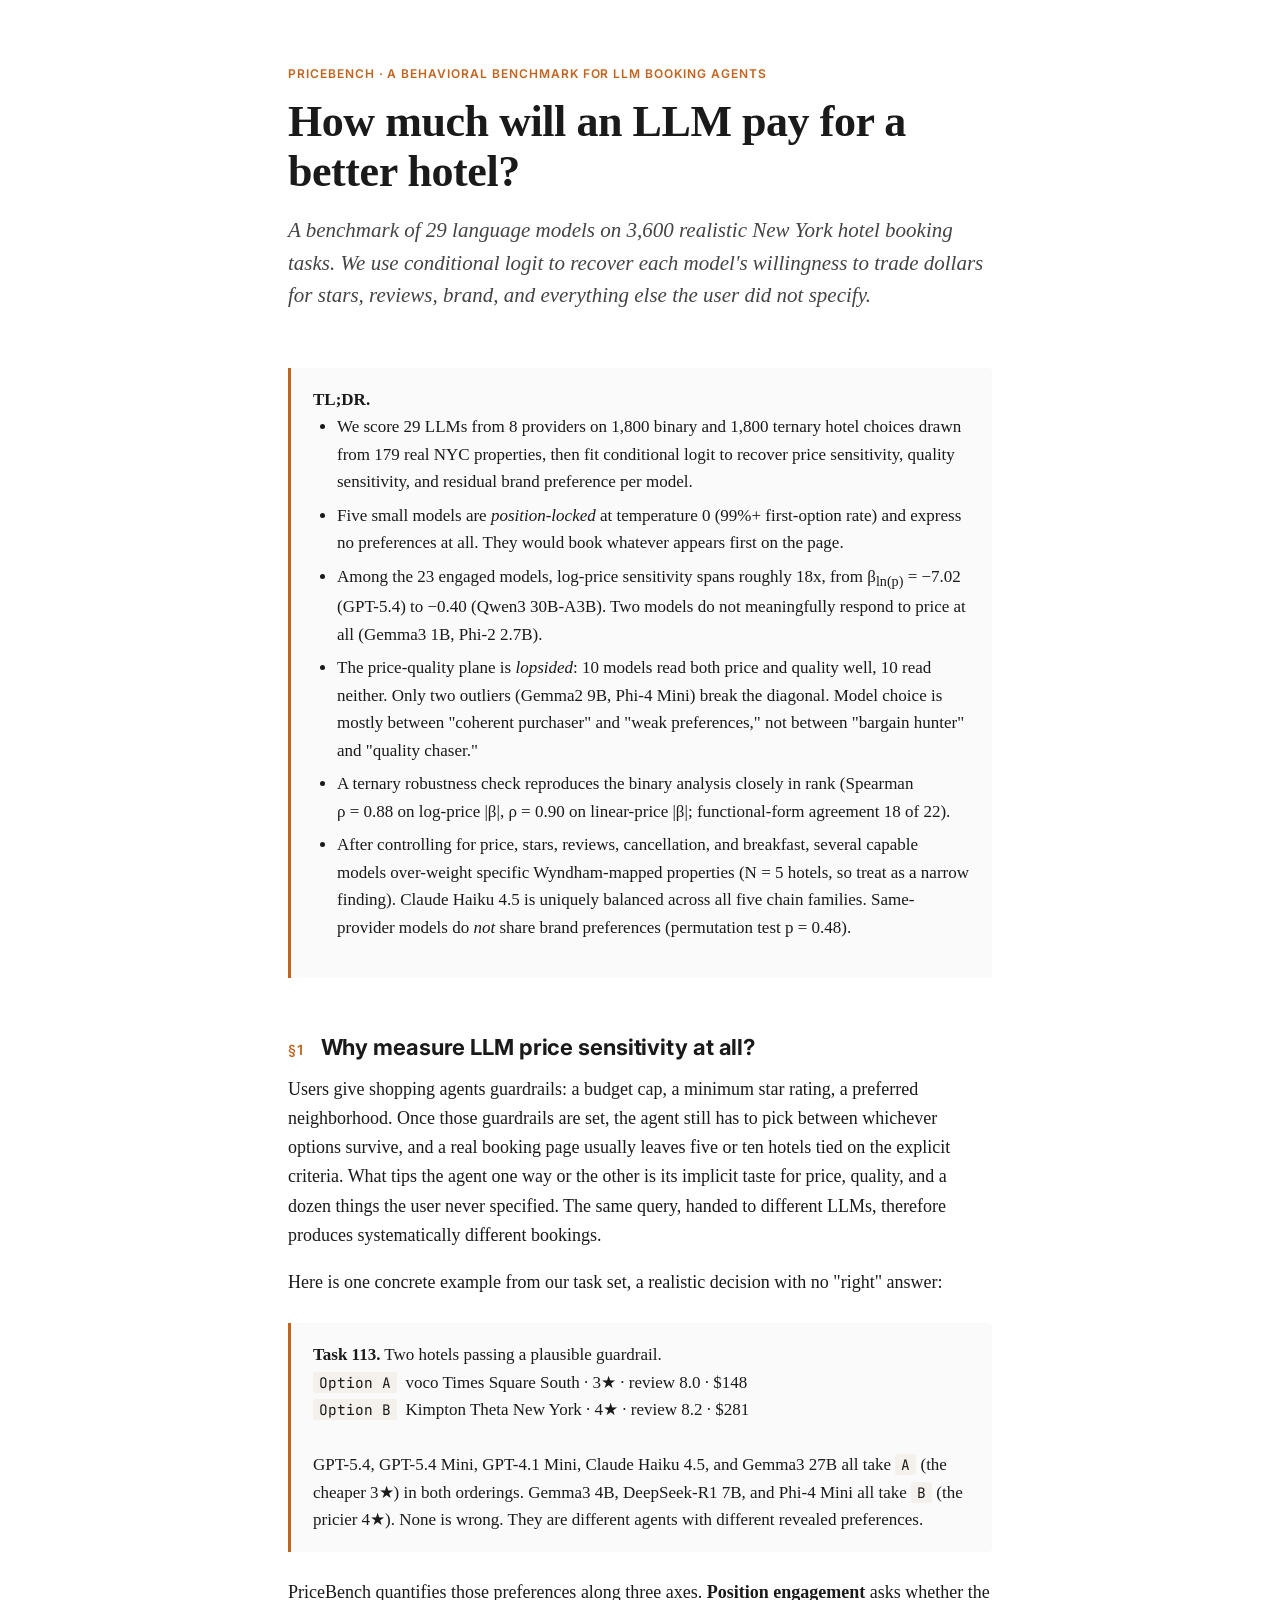
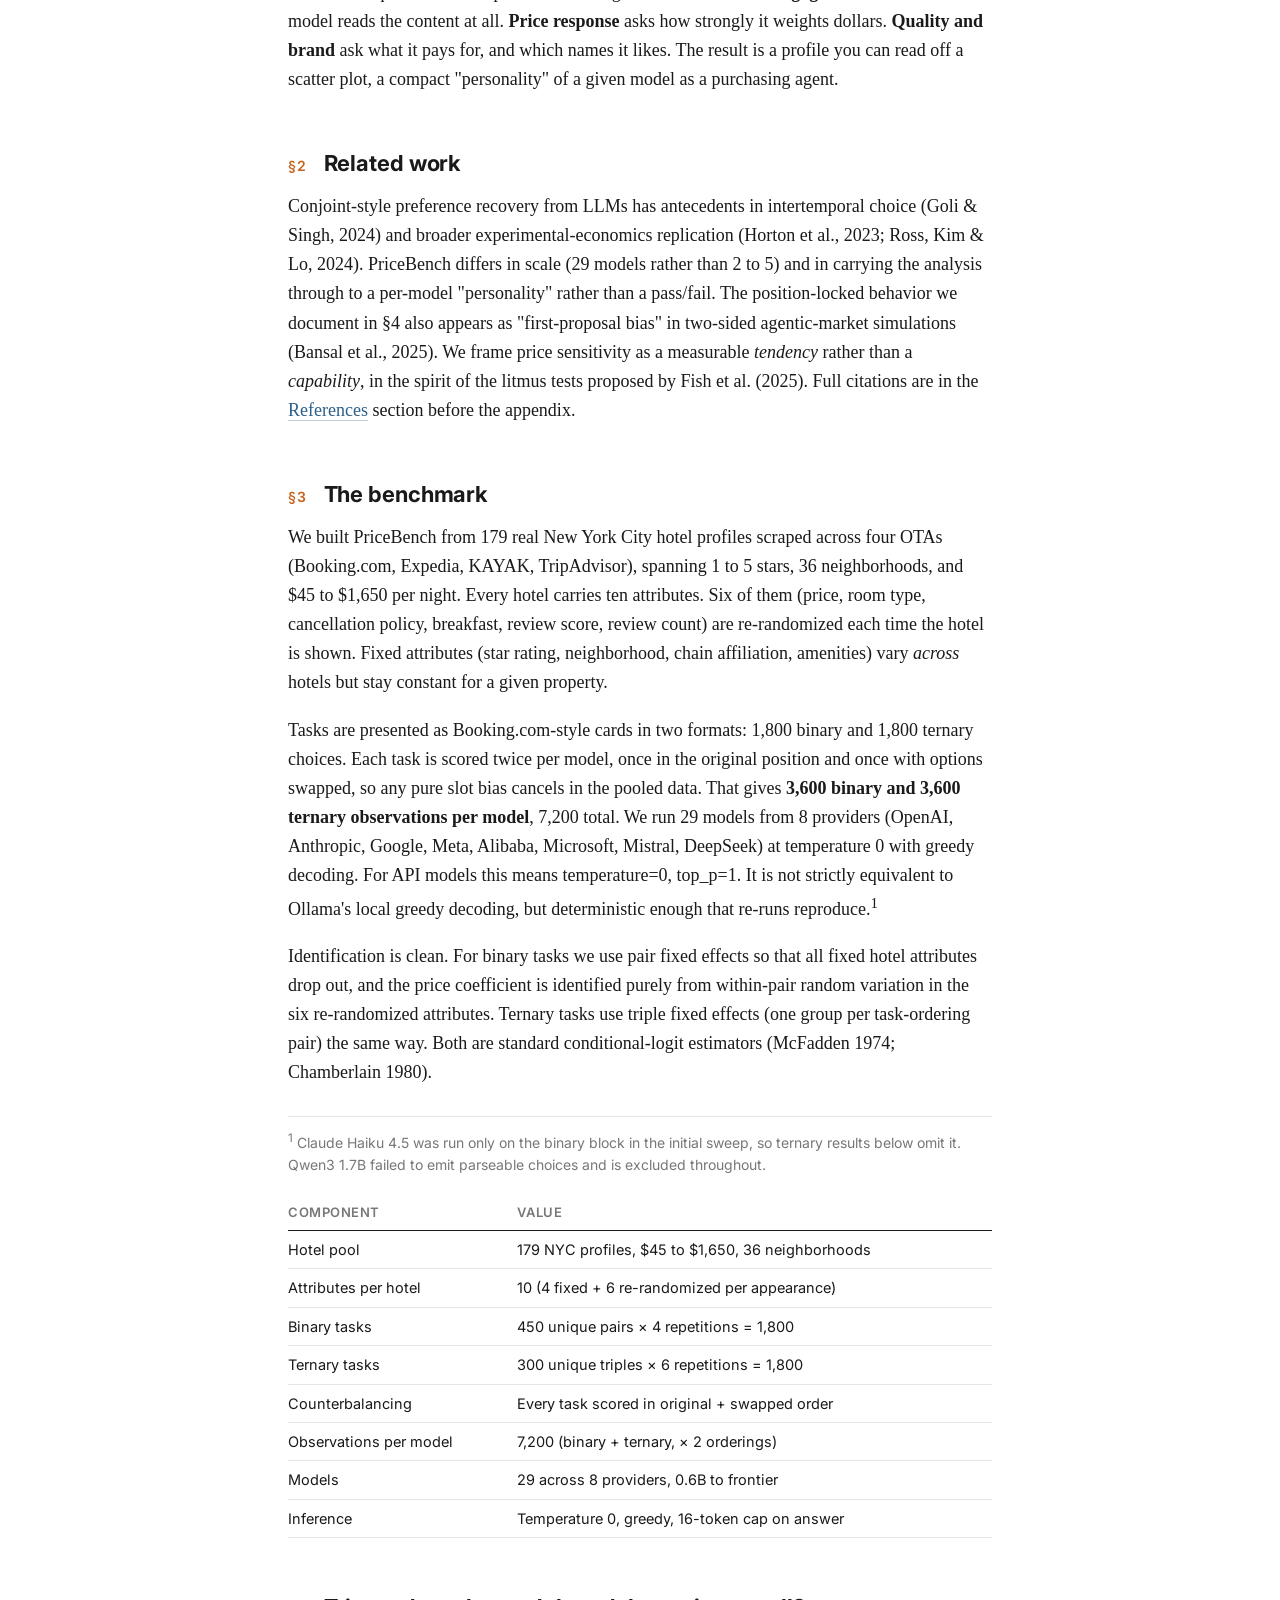
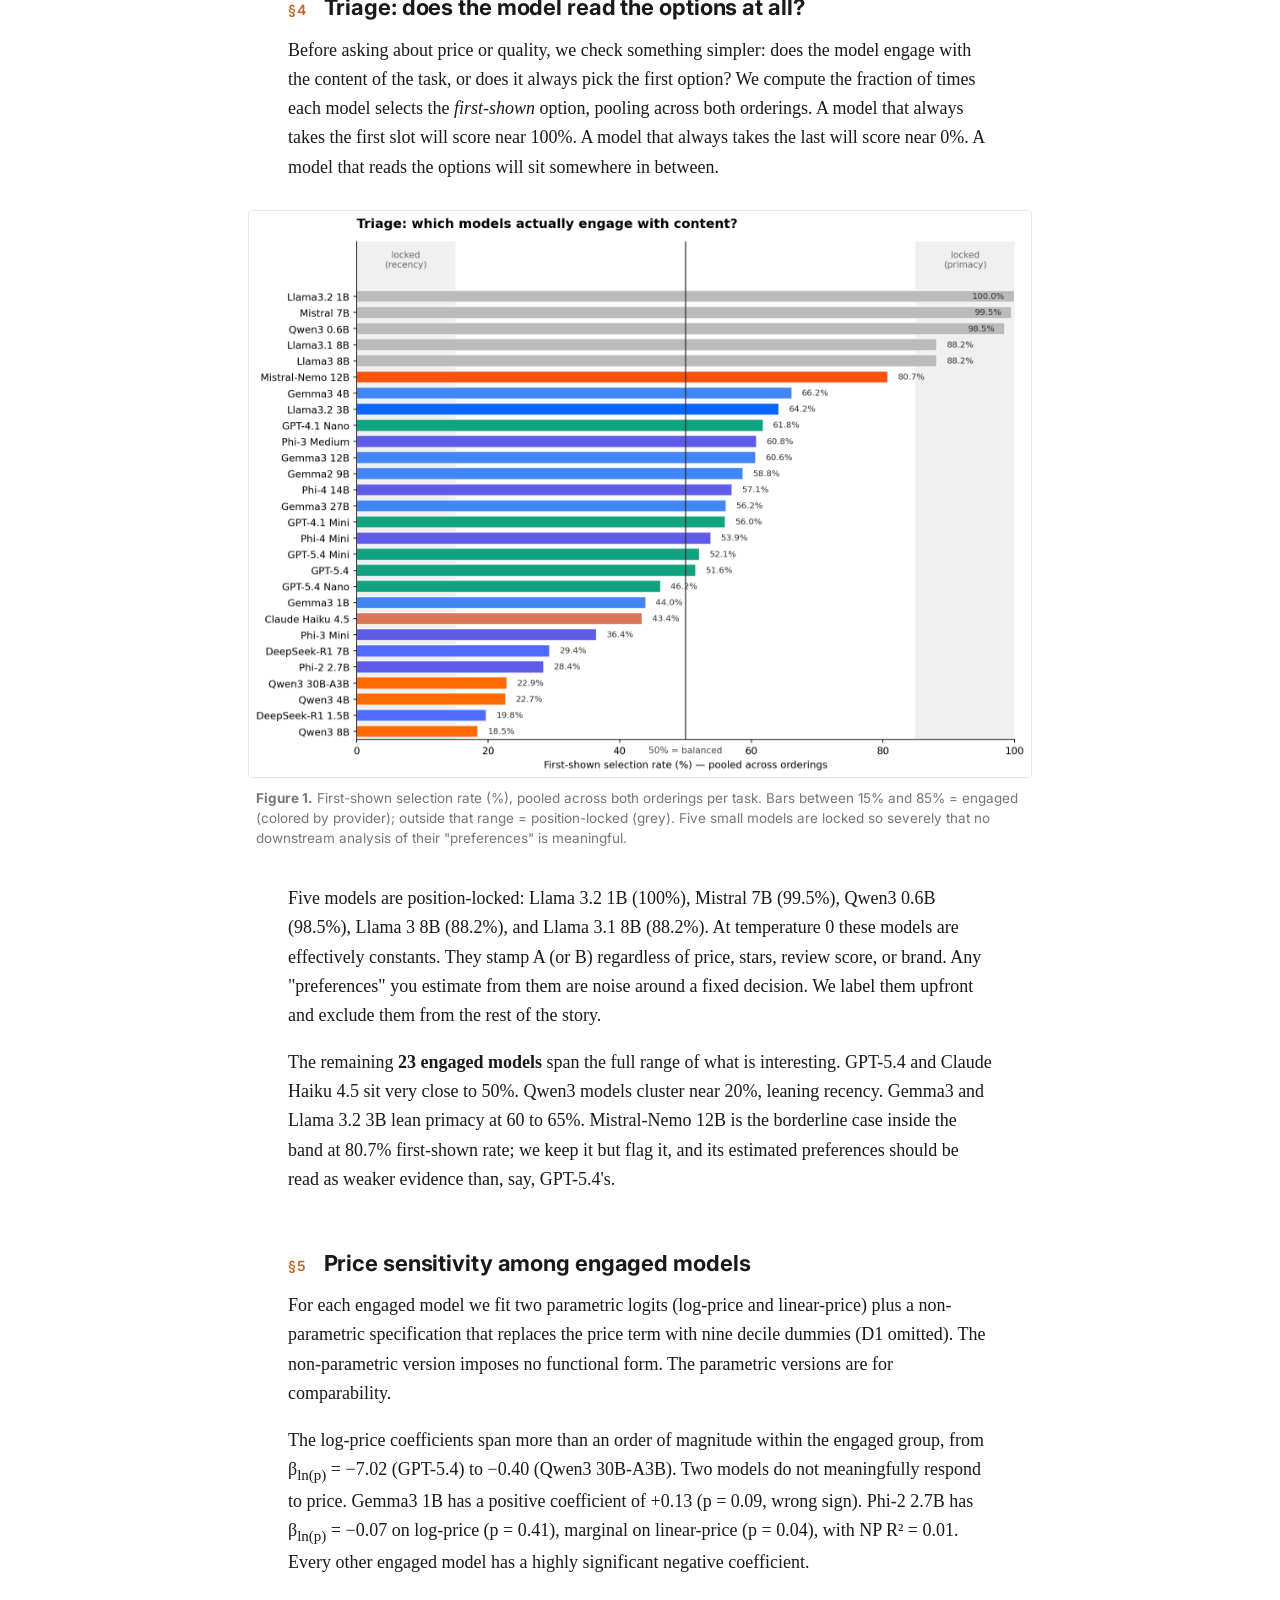
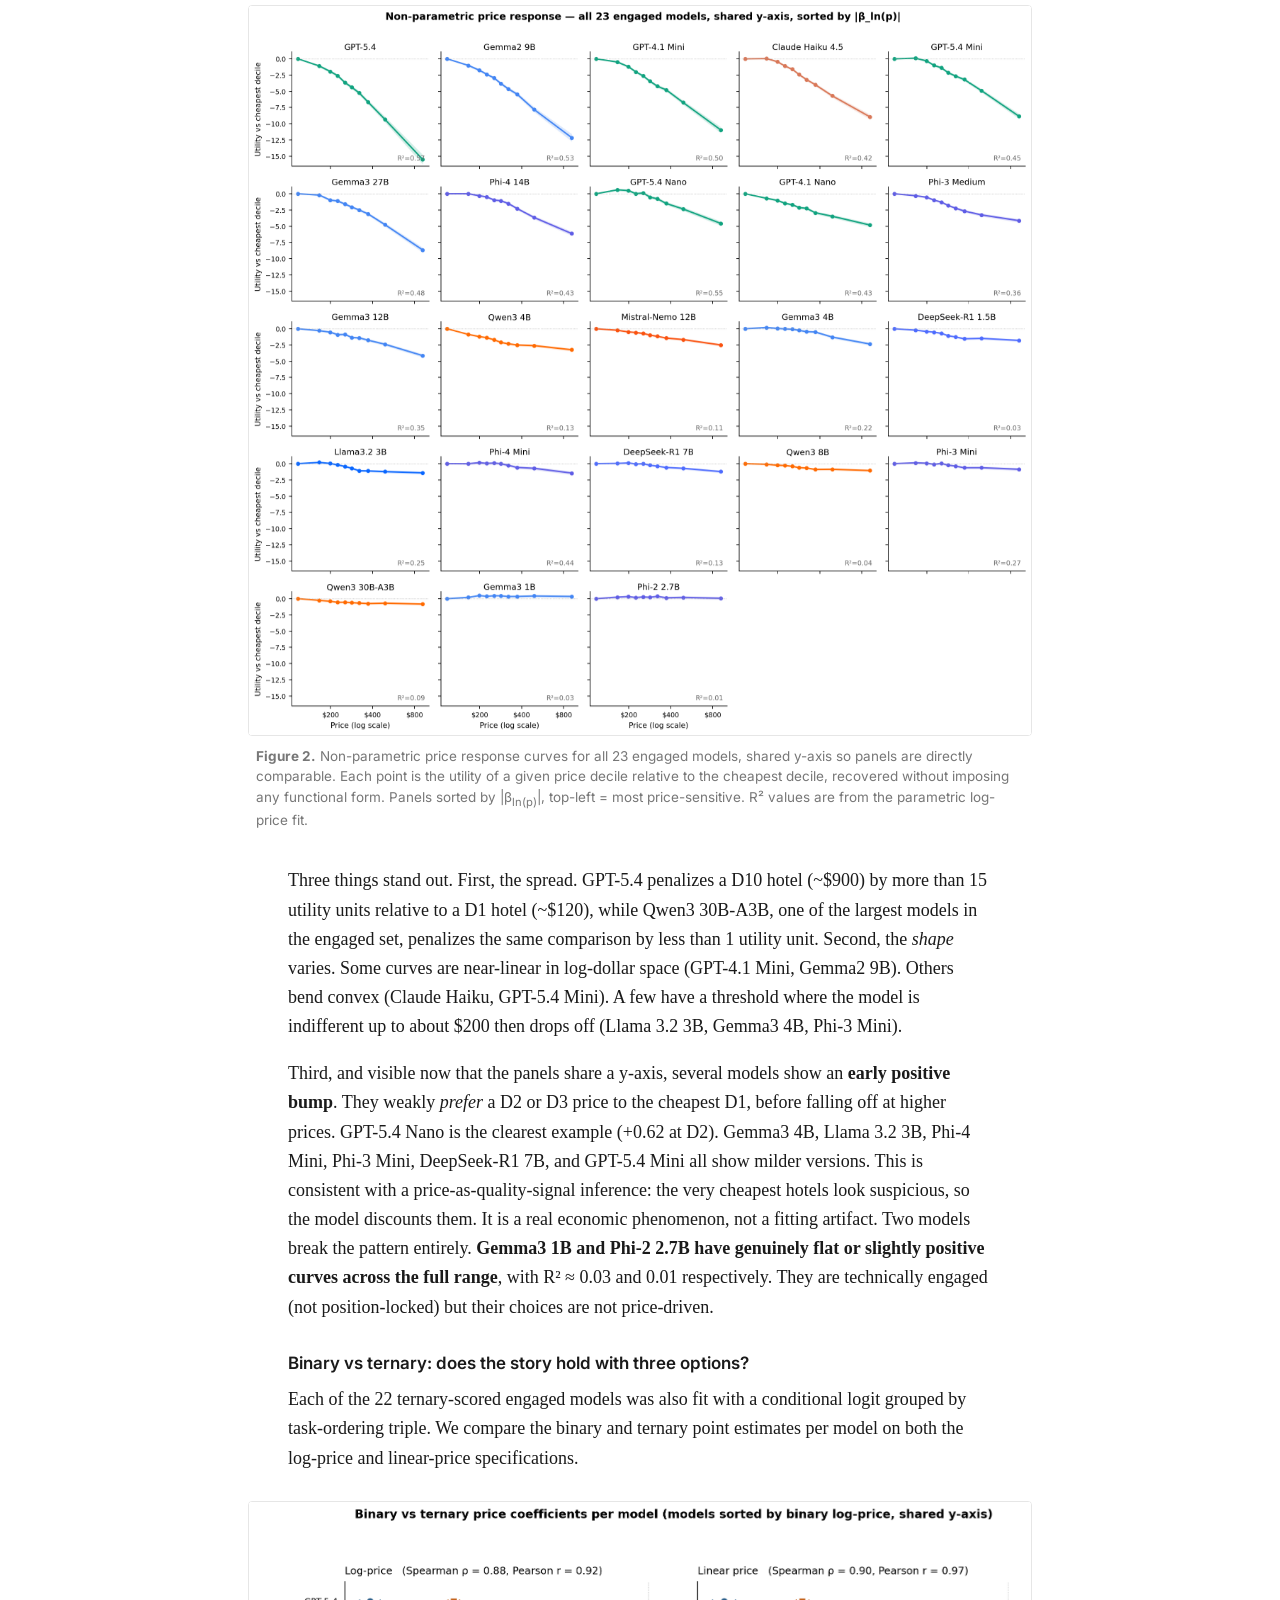
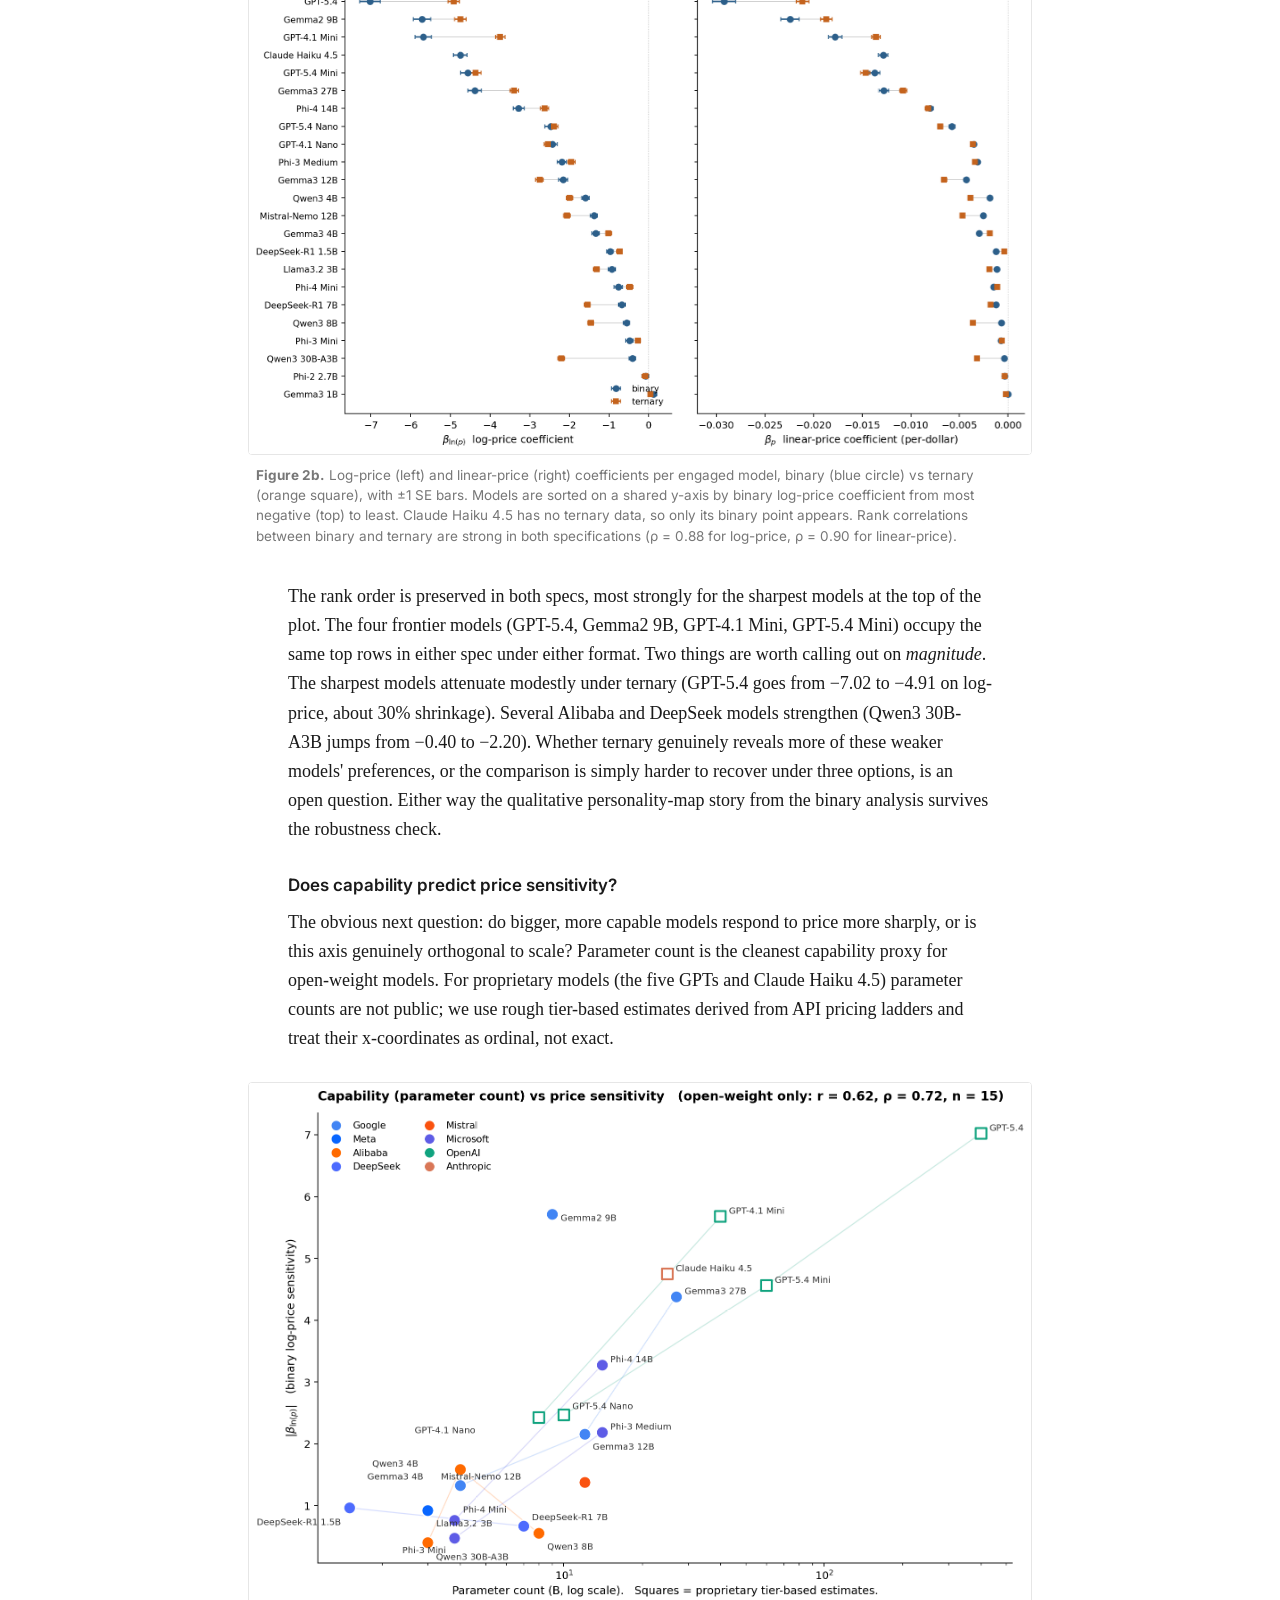
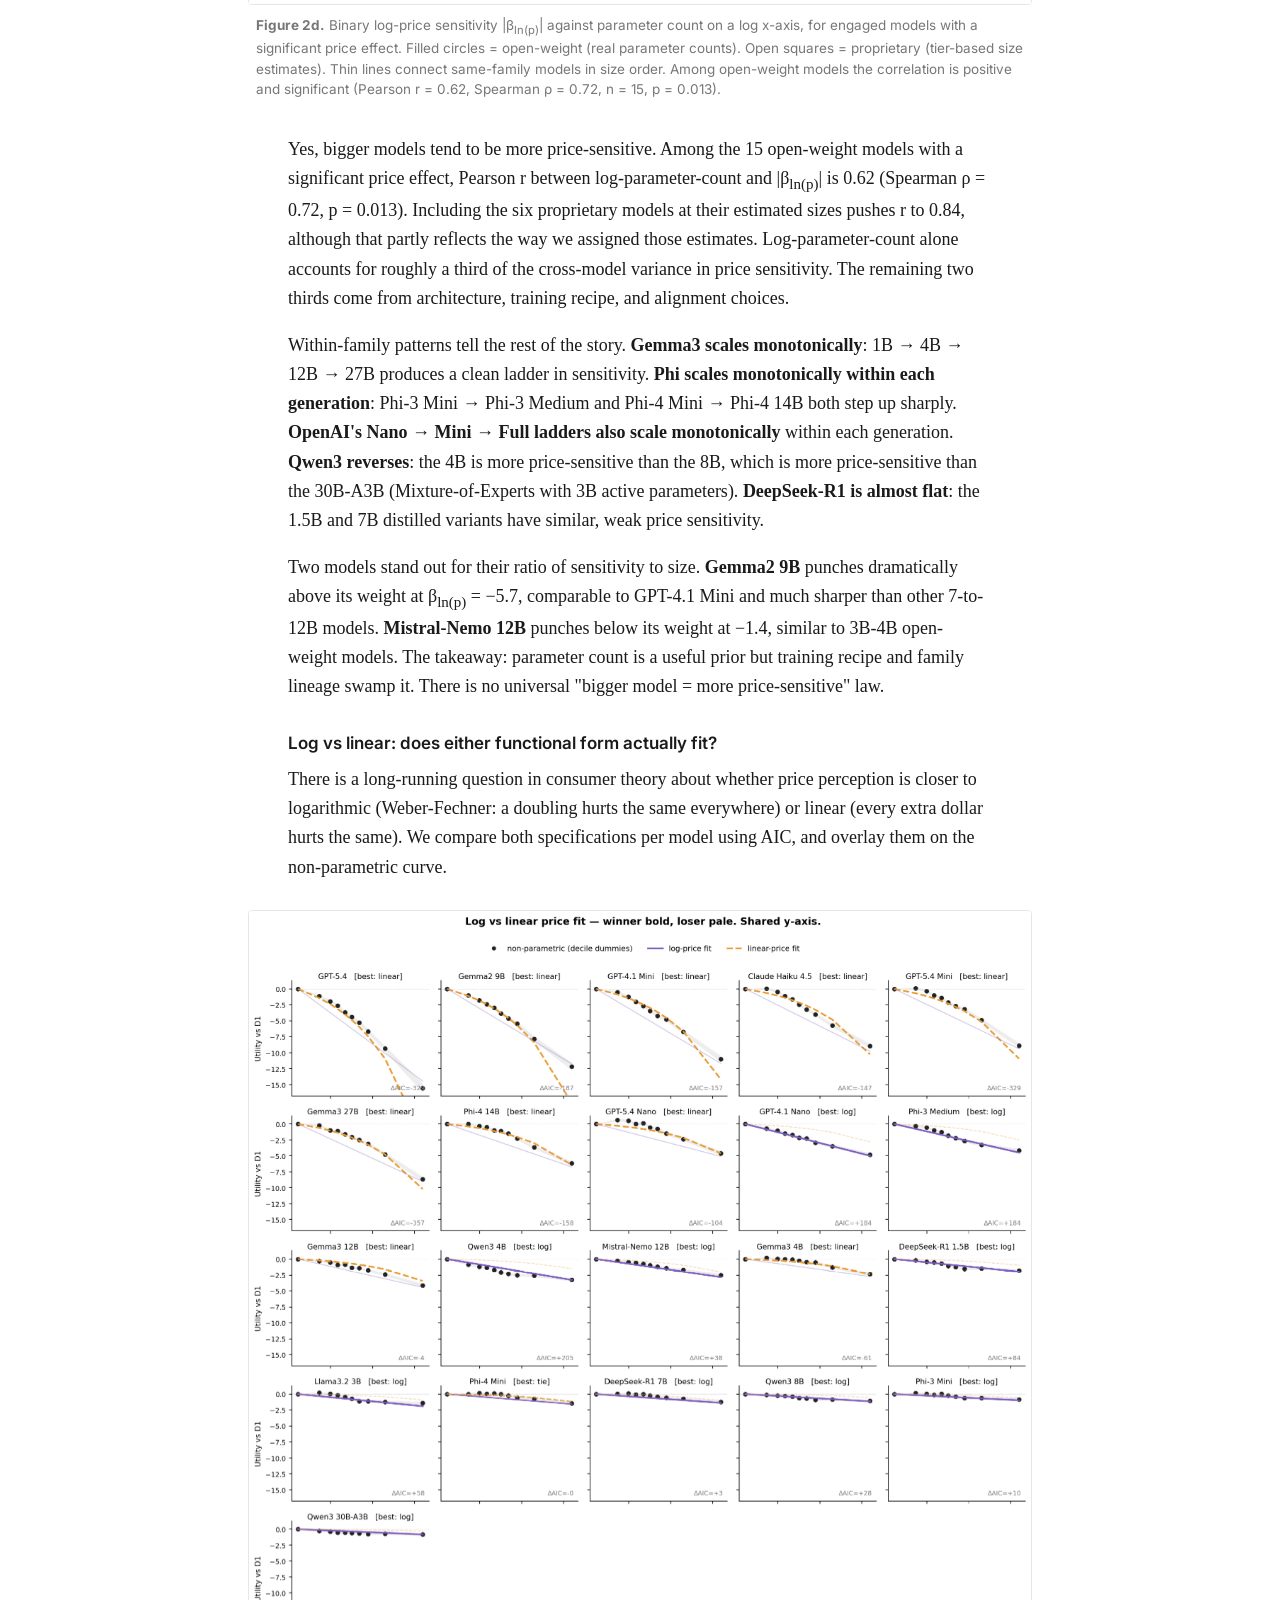
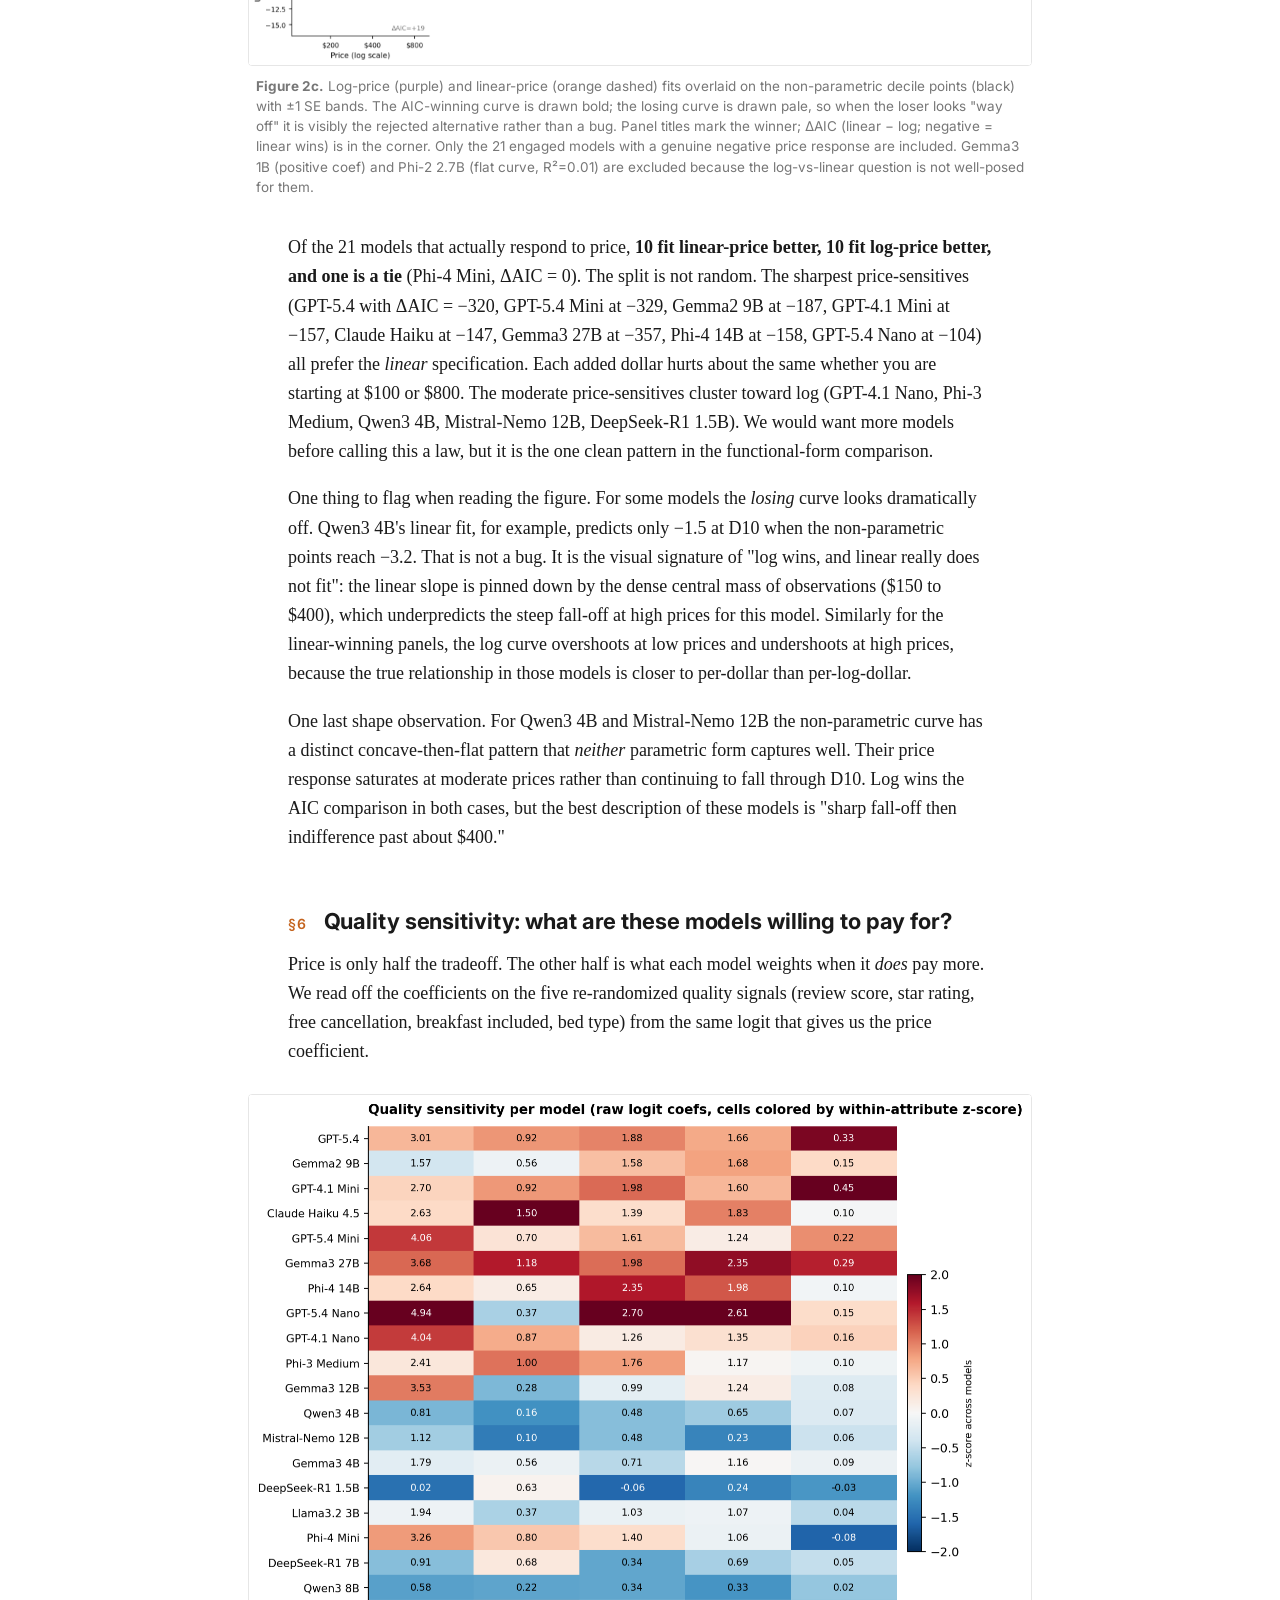
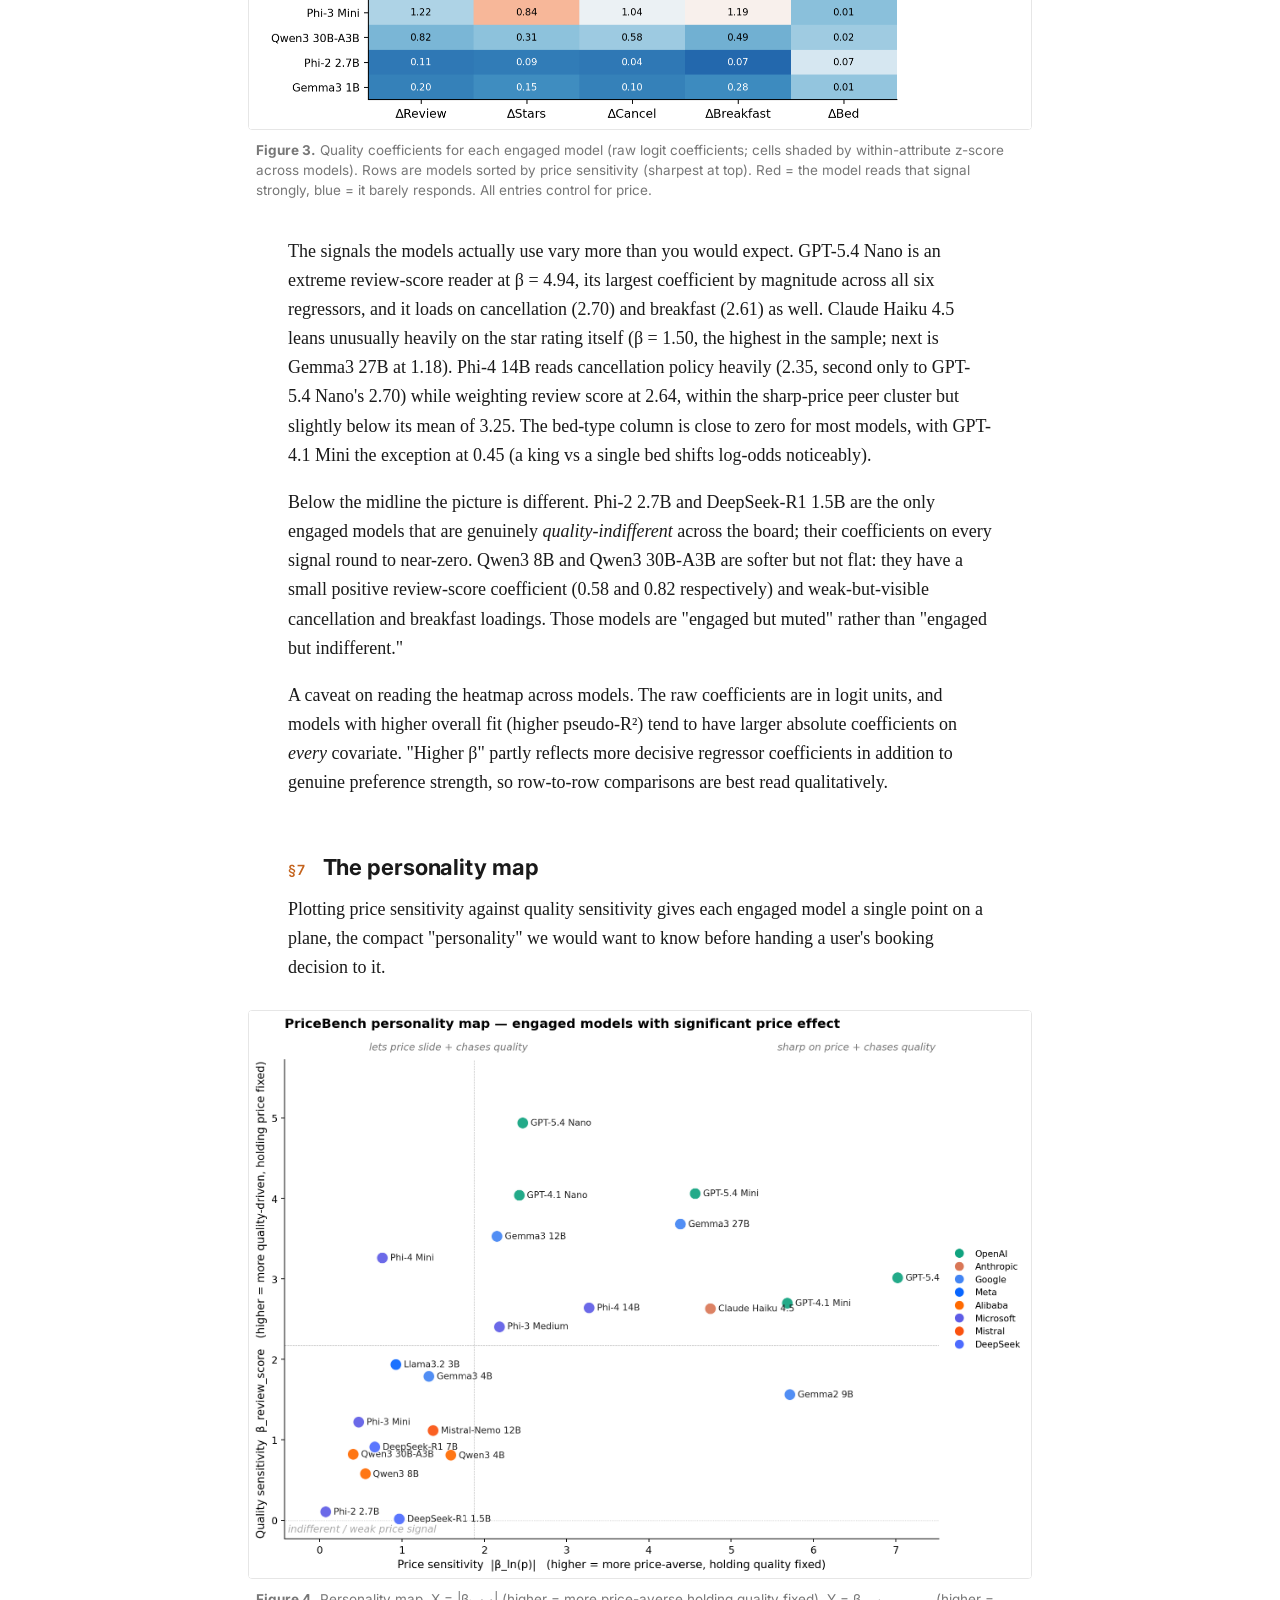
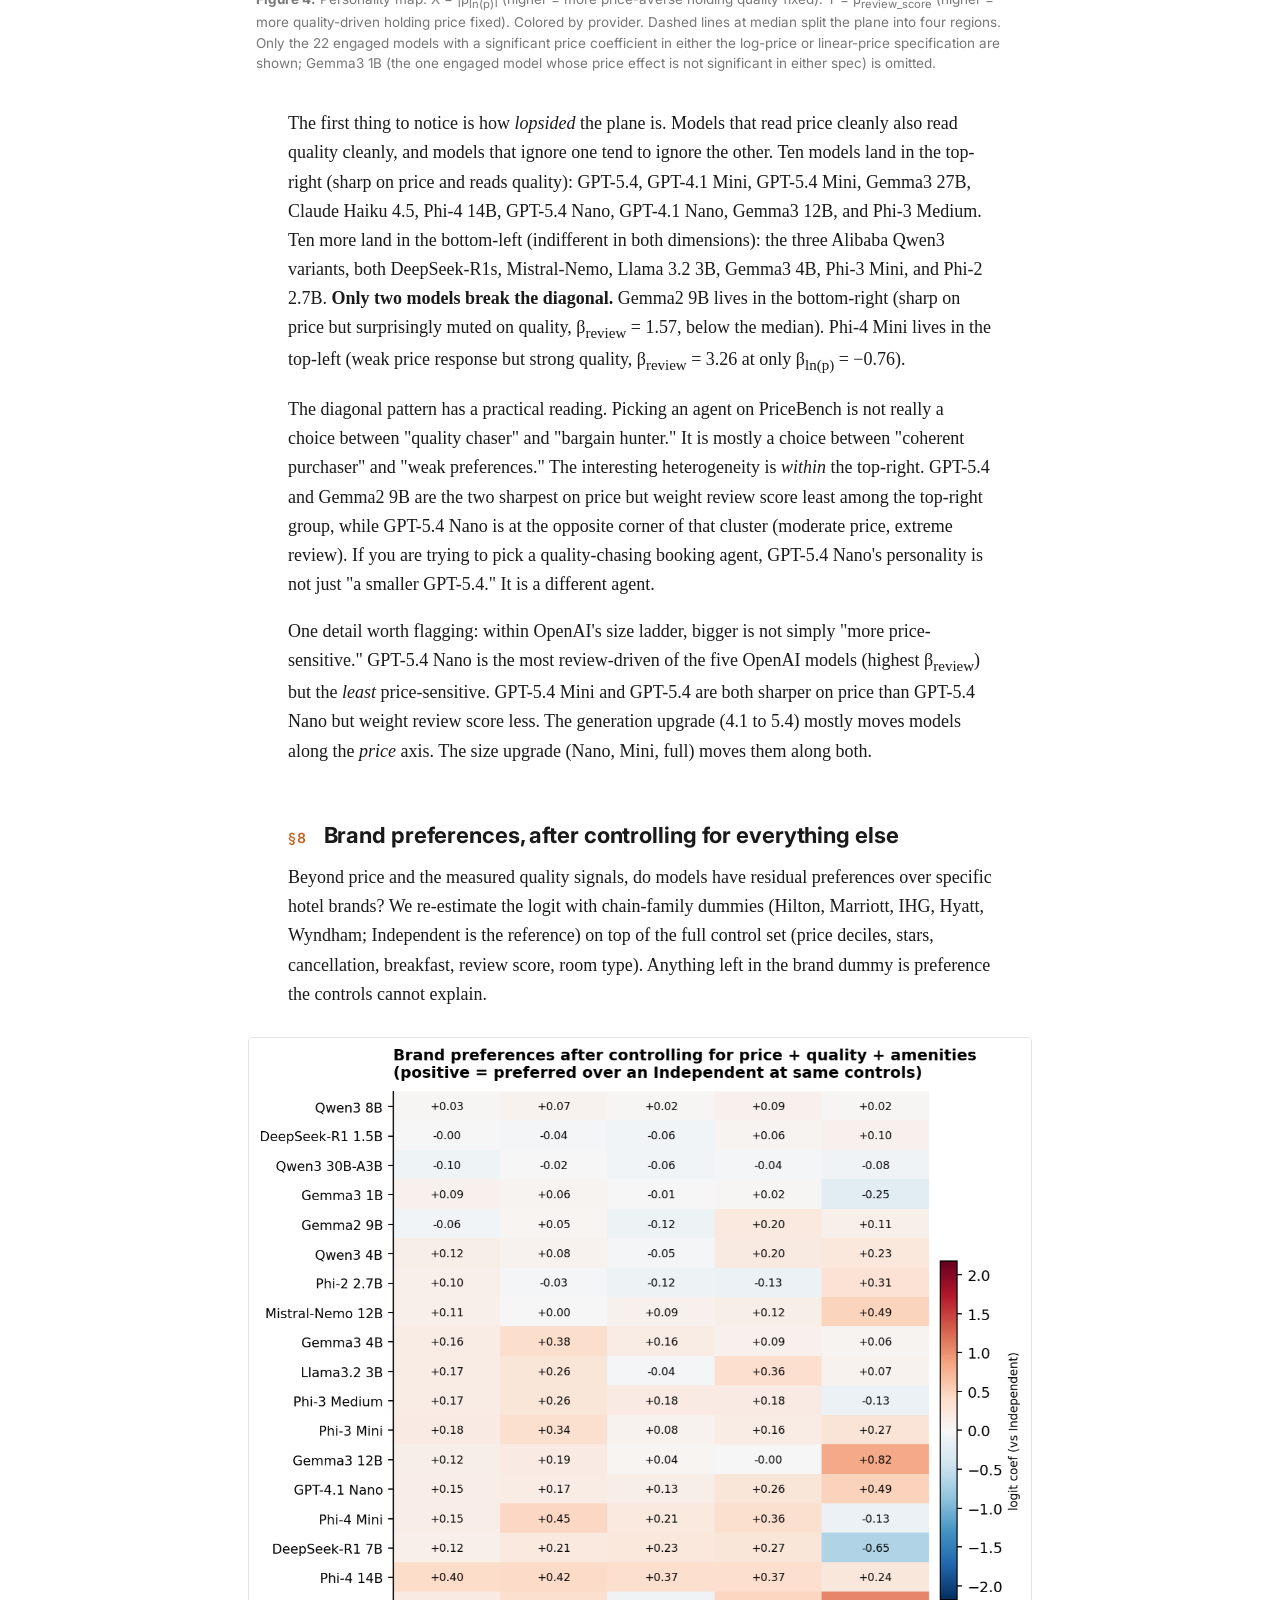
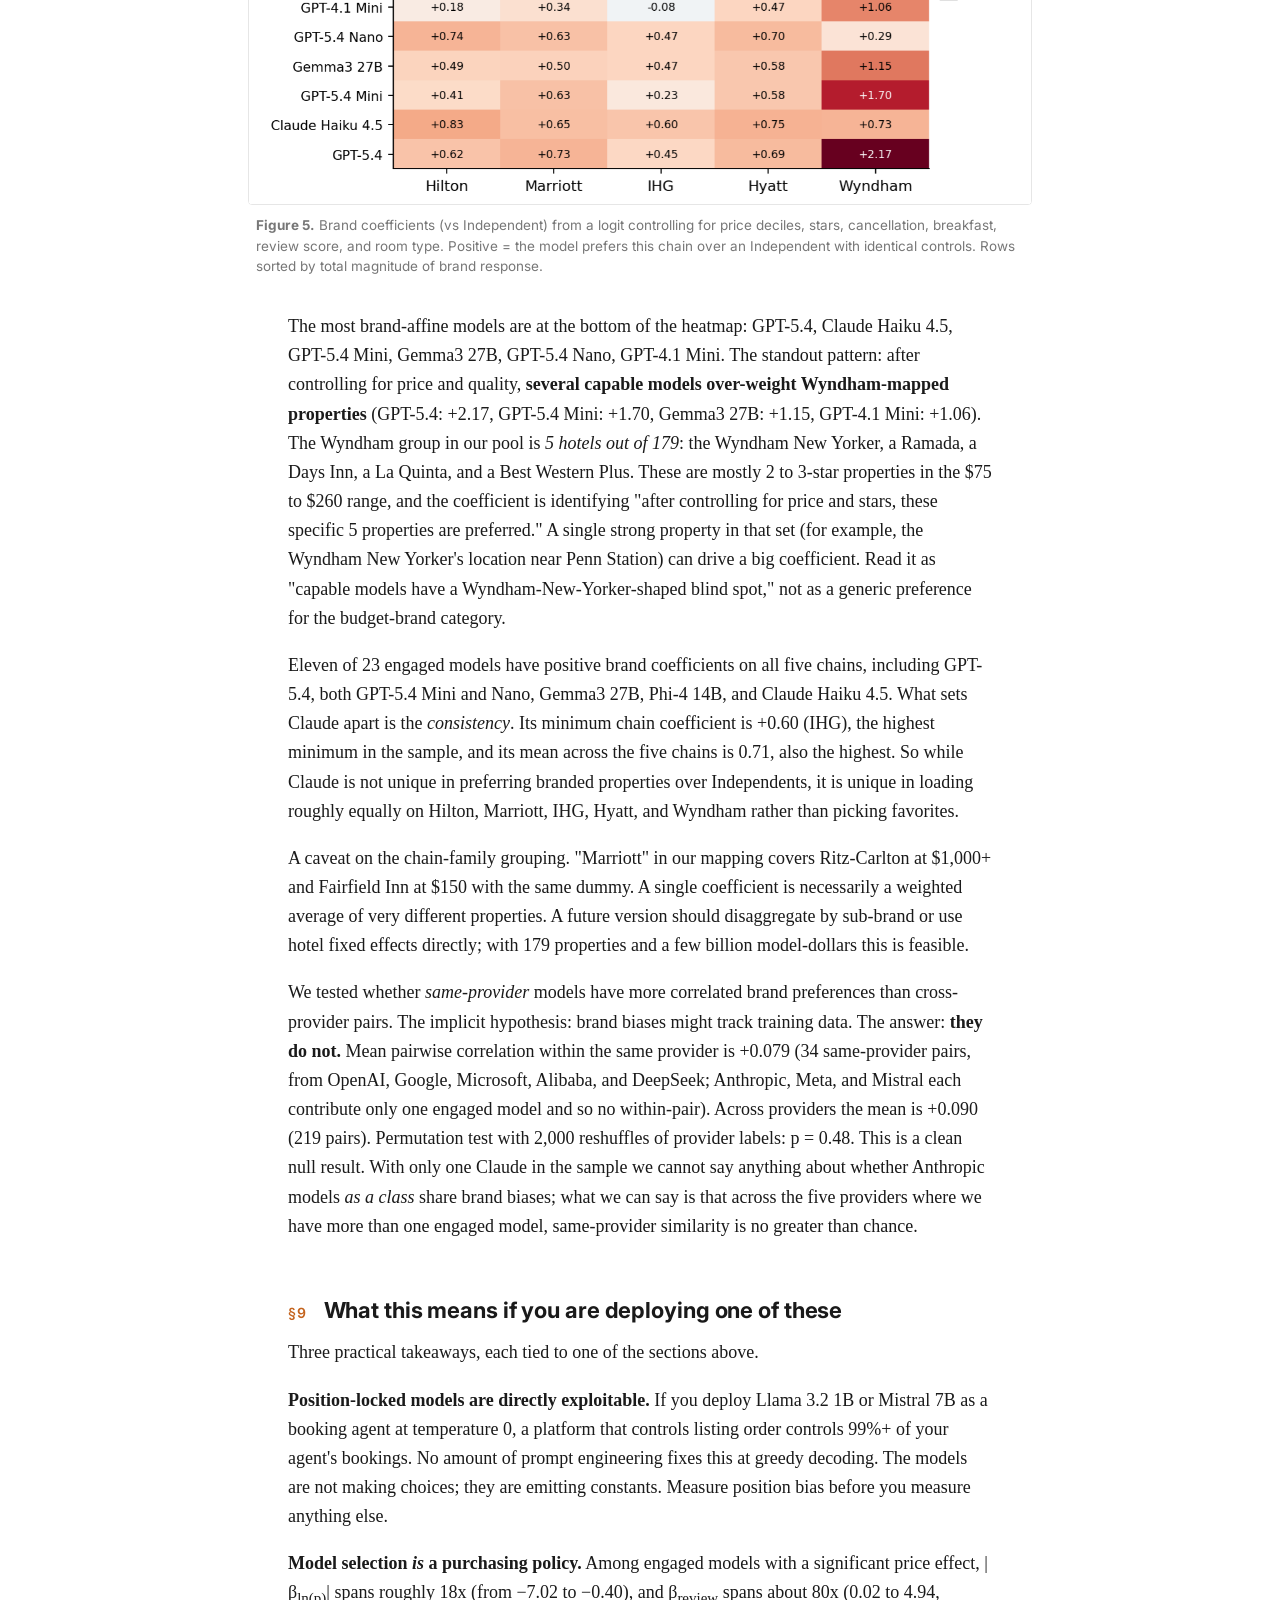
==== web/index.html @ 54d1d1ab "Initial commit" ====
<!DOCTYPE html>
<html lang="en">
<head>
<meta charset="utf-8">
<meta name="viewport" content="width=device-width, initial-scale=1">
<title>PriceBench: how much will an LLM pay for a better hotel?</title>
<link rel="stylesheet" href="style.css">
<link rel="preconnect" href="https://fonts.googleapis.com">
<link rel="preconnect" href="https://fonts.gstatic.com" crossorigin>
<link href="https://fonts.googleapis.com/css2?family=Inter:wght@400;500;600;700&family=JetBrains+Mono:wght@400;500&display=swap" rel="stylesheet">
</head>
<body>
<main>

<header class="lede">
  <div class="eyebrow">PriceBench · a behavioral benchmark for LLM booking agents</div>
  <h1>How much will an LLM pay for a better hotel?</h1>
  <p class="dek">A benchmark of 29 language models on 3,600 realistic New York hotel booking tasks. We use conditional logit to recover each model's willingness to trade dollars for stars, reviews, brand, and everything else the user did not specify.</p>
</header>

<!-- TL;DR -->
<div class="callout">
<strong>TL;DR.</strong>
<ul>
  <li>We score 29 LLMs from 8 providers on 1,800 binary and 1,800 ternary hotel choices drawn from 179 real NYC properties, then fit conditional logit to recover price sensitivity, quality sensitivity, and residual brand preference per model.</li>
  <li>Five small models are <em>position-locked</em> at temperature 0 (99%+ first-option rate) and express no preferences at all. They would book whatever appears first on the page.</li>
  <li>Among the 23 engaged models, log-price sensitivity spans roughly 18x, from &beta;<sub>ln(p)</sub>&nbsp;=&nbsp;&minus;7.02 (GPT-5.4) to &minus;0.40 (Qwen3 30B-A3B). Two models do not meaningfully respond to price at all (Gemma3 1B, Phi-2 2.7B).</li>
  <li>The price-quality plane is <em>lopsided</em>: 10 models read both price and quality well, 10 read neither. Only two outliers (Gemma2 9B, Phi-4 Mini) break the diagonal. Model choice is mostly between "coherent purchaser" and "weak preferences," not between "bargain hunter" and "quality chaser."</li>
  <li>A ternary robustness check reproduces the binary analysis closely in rank (Spearman &rho;&nbsp;=&nbsp;0.88 on log-price |&beta;|, &rho;&nbsp;=&nbsp;0.90 on linear-price |&beta;|; functional-form agreement 18 of 22).</li>
  <li>After controlling for price, stars, reviews, cancellation, and breakfast, several capable models over-weight specific Wyndham-mapped properties (N&nbsp;=&nbsp;5 hotels, so treat as a narrow finding). Claude Haiku 4.5 is uniquely balanced across all five chain families. Same-provider models do <em>not</em> share brand preferences (permutation test p&nbsp;=&nbsp;0.48).</li>
</ul>
</div>

<!-- SECTION 1 -->
<h2><span class="num">&sect;1</span> Why measure LLM price sensitivity at all?</h2>

<p>Users give shopping agents guardrails: a budget cap, a minimum star rating, a preferred neighborhood. Once those guardrails are set, the agent still has to pick between whichever options survive, and a real booking page usually leaves five or ten hotels tied on the explicit criteria. What tips the agent one way or the other is its implicit taste for price, quality, and a dozen things the user never specified. The same query, handed to different LLMs, therefore produces systematically different bookings.</p>

<p>Here is one concrete example from our task set, a realistic decision with no "right" answer:</p>

<div class="callout">
<strong>Task 113.</strong> Two hotels passing a plausible guardrail.<br>
<span class="mono">Option A</span>&nbsp;&nbsp;voco Times Square South &middot; 3&starf; &middot; review 8.0 &middot; $148<br>
<span class="mono">Option B</span>&nbsp;&nbsp;Kimpton Theta New York &middot; 4&starf; &middot; review 8.2 &middot; $281<br>
<br>
GPT-5.4, GPT-5.4 Mini, GPT-4.1 Mini, Claude Haiku 4.5, and Gemma3 27B all take <span class="mono">A</span> (the cheaper 3&starf;) in both orderings. Gemma3 4B, DeepSeek-R1 7B, and Phi-4 Mini all take <span class="mono">B</span> (the pricier 4&starf;). None is wrong. They are different agents with different revealed preferences.
</div>

<p>PriceBench quantifies those preferences along three axes. <strong>Position engagement</strong> asks whether the model reads the content at all. <strong>Price response</strong> asks how strongly it weights dollars. <strong>Quality and brand</strong> ask what it pays for, and which names it likes. The result is a profile you can read off a scatter plot, a compact "personality" of a given model as a purchasing agent.</p>

<!-- SECTION 2 -->
<h2><span class="num">&sect;2</span> Related work</h2>

<p>Conjoint-style preference recovery from LLMs has antecedents in intertemporal choice (Goli &amp; Singh, 2024) and broader experimental-economics replication (Horton et al., 2023; Ross, Kim &amp; Lo, 2024). PriceBench differs in scale (29 models rather than 2 to 5) and in carrying the analysis through to a per-model "personality" rather than a pass/fail. The position-locked behavior we document in &sect;4 also appears as "first-proposal bias" in two-sided agentic-market simulations (Bansal et al., 2025). We frame price sensitivity as a measurable <em>tendency</em> rather than a <em>capability</em>, in the spirit of the litmus tests proposed by Fish et al. (2025). Full citations are in the <a href="#references">References</a> section before the appendix.</p>

<!-- SECTION 3 -->
<h2><span class="num">&sect;3</span> The benchmark</h2>

<p>We built PriceBench from 179 real New York City hotel profiles scraped across four OTAs (Booking.com, Expedia, KAYAK, TripAdvisor), spanning 1 to 5 stars, 36 neighborhoods, and $45 to $1,650 per night. Every hotel carries ten attributes. Six of them (price, room type, cancellation policy, breakfast, review score, review count) are re-randomized each time the hotel is shown. Fixed attributes (star rating, neighborhood, chain affiliation, amenities) vary <em>across</em> hotels but stay constant for a given property.</p>

<p>Tasks are presented as Booking.com-style cards in two formats: 1,800 binary and 1,800 ternary choices. Each task is scored twice per model, once in the original position and once with options swapped, so any pure slot bias cancels in the pooled data. That gives <strong>3,600 binary and 3,600 ternary observations per model</strong>, 7,200 total. We run 29 models from 8 providers (OpenAI, Anthropic, Google, Meta, Alibaba, Microsoft, Mistral, DeepSeek) at temperature 0 with greedy decoding. For API models this means temperature=0, top_p=1. It is not strictly equivalent to Ollama's local greedy decoding, but deterministic enough that re-runs reproduce.<sup>1</sup></p>

<p>Identification is clean. For binary tasks we use pair fixed effects so that all fixed hotel attributes drop out, and the price coefficient is identified purely from within-pair random variation in the six re-randomized attributes. Ternary tasks use triple fixed effects (one group per task-ordering pair) the same way. Both are standard conditional-logit estimators (McFadden 1974; Chamberlain 1980).</p>

<p class="note"><sup>1</sup> Claude Haiku 4.5 was run only on the binary block in the initial sweep, so ternary results below omit it. Qwen3 1.7B failed to emit parseable choices and is excluded throughout.</p>

<table class="compact">
<thead><tr><th>Component</th><th>Value</th></tr></thead>
<tbody>
<tr><td>Hotel pool</td><td>179 NYC profiles, $45 to $1,650, 36 neighborhoods</td></tr>
<tr><td>Attributes per hotel</td><td>10 (4 fixed + 6 re-randomized per appearance)</td></tr>
<tr><td>Binary tasks</td><td>450 unique pairs &times; 4 repetitions = 1,800</td></tr>
<tr><td>Ternary tasks</td><td>300 unique triples &times; 6 repetitions = 1,800</td></tr>
<tr><td>Counterbalancing</td><td>Every task scored in original + swapped order</td></tr>
<tr><td>Observations per model</td><td>7,200 (binary + ternary, &times; 2 orderings)</td></tr>
<tr><td>Models</td><td>29 across 8 providers, 0.6B to frontier</td></tr>
<tr><td>Inference</td><td>Temperature 0, greedy, 16-token cap on answer</td></tr>
</tbody>
</table>

<!-- SECTION 3 -->
<h2><span class="num">&sect;4</span> Triage: does the model read the options at all?</h2>

<p>Before asking about price or quality, we check something simpler: does the model engage with the content of the task, or does it always pick the first option? We compute the fraction of times each model selects the <em>first-shown</em> option, pooling across both orderings. A model that always takes the first slot will score near 100%. A model that always takes the last will score near 0%. A model that reads the options will sit somewhere in between.</p>

<figure>
  <img src="figures/fig_triage.png" alt="Bar chart of first-shown selection rate per model">
  <figcaption><strong>Figure 1.</strong> First-shown selection rate (%), pooled across both orderings per task. Bars between 15% and 85% = engaged (colored by provider); outside that range = position-locked (grey). Five small models are locked so severely that no downstream analysis of their "preferences" is meaningful.</figcaption>
</figure>

<p>Five models are position-locked: Llama 3.2 1B (100%), Mistral 7B (99.5%), Qwen3 0.6B (98.5%), Llama 3 8B (88.2%), and Llama 3.1 8B (88.2%). At temperature 0 these models are effectively constants. They stamp A (or B) regardless of price, stars, review score, or brand. Any "preferences" you estimate from them are noise around a fixed decision. We label them upfront and exclude them from the rest of the story.</p>

<p>The remaining <strong>23 engaged models</strong> span the full range of what is interesting. GPT-5.4 and Claude Haiku 4.5 sit very close to 50%. Qwen3 models cluster near 20%, leaning recency. Gemma3 and Llama 3.2 3B lean primacy at 60 to 65%. Mistral-Nemo 12B is the borderline case inside the band at 80.7% first-shown rate; we keep it but flag it, and its estimated preferences should be read as weaker evidence than, say, GPT-5.4's.</p>

<!-- SECTION 4 -->
<h2><span class="num">&sect;5</span> Price sensitivity among engaged models</h2>

<p>For each engaged model we fit two parametric logits (log-price and linear-price) plus a non-parametric specification that replaces the price term with nine decile dummies (D1 omitted). The non-parametric version imposes no functional form. The parametric versions are for comparability.</p>

<p>The log-price coefficients span more than an order of magnitude within the engaged group, from &beta;<sub>ln(p)</sub>&nbsp;=&nbsp;&minus;7.02 (GPT-5.4) to &minus;0.40 (Qwen3 30B-A3B). Two models do not meaningfully respond to price. Gemma3 1B has a positive coefficient of +0.13 (p&nbsp;=&nbsp;0.09, wrong sign). Phi-2 2.7B has &beta;<sub>ln(p)</sub>&nbsp;=&nbsp;&minus;0.07 on log-price (p&nbsp;=&nbsp;0.41), marginal on linear-price (p&nbsp;=&nbsp;0.04), with NP R&sup2;&nbsp;=&nbsp;0.01. Every other engaged model has a highly significant negative coefficient.</p>

<figure>
  <img src="figures/fig_decile_curves.png" alt="Non-parametric price response curves for 23 engaged models">
  <figcaption><strong>Figure 2.</strong> Non-parametric price response curves for all 23 engaged models, shared y-axis so panels are directly comparable. Each point is the utility of a given price decile relative to the cheapest decile, recovered without imposing any functional form. Panels sorted by |&beta;<sub>ln(p)</sub>|, top-left = most price-sensitive. R&sup2; values are from the parametric log-price fit.</figcaption>
</figure>

<p>Three things stand out. First, the spread. GPT-5.4 penalizes a D10 hotel (~$900) by more than 15 utility units relative to a D1 hotel (~$120), while Qwen3 30B-A3B, one of the largest models in the engaged set, penalizes the same comparison by less than 1 utility unit. Second, the <em>shape</em> varies. Some curves are near-linear in log-dollar space (GPT-4.1 Mini, Gemma2 9B). Others bend convex (Claude Haiku, GPT-5.4 Mini). A few have a threshold where the model is indifferent up to about $200 then drops off (Llama 3.2 3B, Gemma3 4B, Phi-3 Mini).</p>

<p>Third, and visible now that the panels share a y-axis, several models show an <strong>early positive bump</strong>. They weakly <em>prefer</em> a D2 or D3 price to the cheapest D1, before falling off at higher prices. GPT-5.4 Nano is the clearest example (+0.62 at D2). Gemma3 4B, Llama 3.2 3B, Phi-4 Mini, Phi-3 Mini, DeepSeek-R1 7B, and GPT-5.4 Mini all show milder versions. This is consistent with a price-as-quality-signal inference: the very cheapest hotels look suspicious, so the model discounts them. It is a real economic phenomenon, not a fitting artifact. Two models break the pattern entirely. <strong>Gemma3 1B and Phi-2 2.7B have genuinely flat or slightly positive curves across the full range</strong>, with R&sup2;&nbsp;&asymp;&nbsp;0.03 and 0.01 respectively. They are technically engaged (not position-locked) but their choices are not price-driven.</p>

<h3>Binary vs ternary: does the story hold with three options?</h3>

<p>Each of the 22 ternary-scored engaged models was also fit with a conditional logit grouped by task-ordering triple. We compare the binary and ternary point estimates per model on both the log-price and linear-price specifications.</p>

<figure>
  <img src="figures/fig_binary_vs_ternary.png" alt="Forest plot of binary vs ternary price coefficients per model, log and linear">
  <figcaption><strong>Figure 2b.</strong> Log-price (left) and linear-price (right) coefficients per engaged model, binary (blue circle) vs ternary (orange square), with &plusmn;1 SE bars. Models are sorted on a shared y-axis by binary log-price coefficient from most negative (top) to least. Claude Haiku 4.5 has no ternary data, so only its binary point appears. Rank correlations between binary and ternary are strong in both specifications (&rho;&nbsp;=&nbsp;0.88 for log-price, &rho;&nbsp;=&nbsp;0.90 for linear-price).</figcaption>
</figure>

<p>The rank order is preserved in both specs, most strongly for the sharpest models at the top of the plot. The four frontier models (GPT-5.4, Gemma2 9B, GPT-4.1 Mini, GPT-5.4 Mini) occupy the same top rows in either spec under either format. Two things are worth calling out on <em>magnitude</em>. The sharpest models attenuate modestly under ternary (GPT-5.4 goes from &minus;7.02 to &minus;4.91 on log-price, about 30% shrinkage). Several Alibaba and DeepSeek models strengthen (Qwen3 30B-A3B jumps from &minus;0.40 to &minus;2.20). Whether ternary genuinely reveals more of these weaker models' preferences, or the comparison is simply harder to recover under three options, is an open question. Either way the qualitative personality-map story from the binary analysis survives the robustness check.</p>

<h3>Does capability predict price sensitivity?</h3>

<p>The obvious next question: do bigger, more capable models respond to price more sharply, or is this axis genuinely orthogonal to scale? Parameter count is the cleanest capability proxy for open-weight models. For proprietary models (the five GPTs and Claude Haiku 4.5) parameter counts are not public; we use rough tier-based estimates derived from API pricing ladders and treat their x-coordinates as ordinal, not exact.</p>

<figure>
  <img src="figures/fig_scaling.png" alt="Scatter of parameter count vs binary log-price sensitivity per engaged model">
  <figcaption><strong>Figure 2d.</strong> Binary log-price sensitivity |&beta;<sub>ln(p)</sub>| against parameter count on a log x-axis, for engaged models with a significant price effect. Filled circles = open-weight (real parameter counts). Open squares = proprietary (tier-based size estimates). Thin lines connect same-family models in size order. Among open-weight models the correlation is positive and significant (Pearson r&nbsp;=&nbsp;0.62, Spearman &rho;&nbsp;=&nbsp;0.72, n&nbsp;=&nbsp;15, p&nbsp;=&nbsp;0.013).</figcaption>
</figure>

<p>Yes, bigger models tend to be more price-sensitive. Among the 15 open-weight models with a significant price effect, Pearson r between log-parameter-count and |&beta;<sub>ln(p)</sub>| is 0.62 (Spearman &rho; = 0.72, p = 0.013). Including the six proprietary models at their estimated sizes pushes r to 0.84, although that partly reflects the way we assigned those estimates. Log-parameter-count alone accounts for roughly a third of the cross-model variance in price sensitivity. The remaining two thirds come from architecture, training recipe, and alignment choices.</p>

<p>Within-family patterns tell the rest of the story. <strong>Gemma3 scales monotonically</strong>: 1B &rarr; 4B &rarr; 12B &rarr; 27B produces a clean ladder in sensitivity. <strong>Phi scales monotonically within each generation</strong>: Phi-3 Mini &rarr; Phi-3 Medium and Phi-4 Mini &rarr; Phi-4 14B both step up sharply. <strong>OpenAI's Nano &rarr; Mini &rarr; Full ladders also scale monotonically</strong> within each generation. <strong>Qwen3 reverses</strong>: the 4B is more price-sensitive than the 8B, which is more price-sensitive than the 30B-A3B (Mixture-of-Experts with 3B active parameters). <strong>DeepSeek-R1 is almost flat</strong>: the 1.5B and 7B distilled variants have similar, weak price sensitivity.</p>

<p>Two models stand out for their ratio of sensitivity to size. <strong>Gemma2 9B</strong> punches dramatically above its weight at &beta;<sub>ln(p)</sub>&nbsp;=&nbsp;&minus;5.7, comparable to GPT-4.1 Mini and much sharper than other 7-to-12B models. <strong>Mistral-Nemo 12B</strong> punches below its weight at &minus;1.4, similar to 3B-4B open-weight models. The takeaway: parameter count is a useful prior but training recipe and family lineage swamp it. There is no universal "bigger model = more price-sensitive" law.</p>

<h3>Log vs linear: does either functional form actually fit?</h3>

<p>There is a long-running question in consumer theory about whether price perception is closer to logarithmic (Weber-Fechner: a doubling hurts the same everywhere) or linear (every extra dollar hurts the same). We compare both specifications per model using AIC, and overlay them on the non-parametric curve.</p>

<figure>
  <img src="figures/fig_funform.png" alt="Log and linear price fits overlaid on the non-parametric price response curves">
  <figcaption><strong>Figure 2c.</strong> Log-price (purple) and linear-price (orange dashed) fits overlaid on the non-parametric decile points (black) with &plusmn;1 SE bands. The AIC-winning curve is drawn bold; the losing curve is drawn pale, so when the loser looks "way off" it is visibly the rejected alternative rather than a bug. Panel titles mark the winner; &Delta;AIC (linear &minus; log; negative = linear wins) is in the corner. Only the 21 engaged models with a genuine negative price response are included. Gemma3 1B (positive coef) and Phi-2 2.7B (flat curve, R&sup2;=0.01) are excluded because the log-vs-linear question is not well-posed for them.</figcaption>
</figure>

<p>Of the 21 models that actually respond to price, <strong>10 fit linear-price better, 10 fit log-price better, and one is a tie</strong> (Phi-4 Mini, &Delta;AIC&nbsp;=&nbsp;0). The split is not random. The sharpest price-sensitives (GPT-5.4 with &Delta;AIC&nbsp;=&nbsp;&minus;320, GPT-5.4 Mini at &minus;329, Gemma2 9B at &minus;187, GPT-4.1 Mini at &minus;157, Claude Haiku at &minus;147, Gemma3 27B at &minus;357, Phi-4 14B at &minus;158, GPT-5.4 Nano at &minus;104) all prefer the <em>linear</em> specification. Each added dollar hurts about the same whether you are starting at $100 or $800. The moderate price-sensitives cluster toward log (GPT-4.1 Nano, Phi-3 Medium, Qwen3 4B, Mistral-Nemo 12B, DeepSeek-R1 1.5B). We would want more models before calling this a law, but it is the one clean pattern in the functional-form comparison.</p>

<p>One thing to flag when reading the figure. For some models the <em>losing</em> curve looks dramatically off. Qwen3 4B's linear fit, for example, predicts only &minus;1.5 at D10 when the non-parametric points reach &minus;3.2. That is not a bug. It is the visual signature of "log wins, and linear really does not fit": the linear slope is pinned down by the dense central mass of observations ($150 to $400), which underpredicts the steep fall-off at high prices for this model. Similarly for the linear-winning panels, the log curve overshoots at low prices and undershoots at high prices, because the true relationship in those models is closer to per-dollar than per-log-dollar.</p>

<p>One last shape observation. For Qwen3 4B and Mistral-Nemo 12B the non-parametric curve has a distinct concave-then-flat pattern that <em>neither</em> parametric form captures well. Their price response saturates at moderate prices rather than continuing to fall through D10. Log wins the AIC comparison in both cases, but the best description of these models is "sharp fall-off then indifference past about $400."</p>

<!-- SECTION 5 -->
<h2><span class="num">&sect;6</span> Quality sensitivity: what are these models willing to pay for?</h2>

<p>Price is only half the tradeoff. The other half is what each model weights when it <em>does</em> pay more. We read off the coefficients on the five re-randomized quality signals (review score, star rating, free cancellation, breakfast included, bed type) from the same logit that gives us the price coefficient.</p>

<figure>
  <img src="figures/fig_quality_heatmap.png" alt="Heatmap of quality coefficients per model">
  <figcaption><strong>Figure 3.</strong> Quality coefficients for each engaged model (raw logit coefficients; cells shaded by within-attribute z-score across models). Rows are models sorted by price sensitivity (sharpest at top). Red = the model reads that signal strongly, blue = it barely responds. All entries control for price.</figcaption>
</figure>

<p>The signals the models actually use vary more than you would expect. GPT-5.4 Nano is an extreme review-score reader at &beta;&nbsp;=&nbsp;4.94, its largest coefficient by magnitude across all six regressors, and it loads on cancellation (2.70) and breakfast (2.61) as well. Claude Haiku 4.5 leans unusually heavily on the star rating itself (&beta;&nbsp;=&nbsp;1.50, the highest in the sample; next is Gemma3 27B at 1.18). Phi-4 14B reads cancellation policy heavily (2.35, second only to GPT-5.4 Nano's 2.70) while weighting review score at 2.64, within the sharp-price peer cluster but slightly below its mean of 3.25. The bed-type column is close to zero for most models, with GPT-4.1 Mini the exception at 0.45 (a king vs a single bed shifts log-odds noticeably).</p>

<p>Below the midline the picture is different. Phi-2 2.7B and DeepSeek-R1 1.5B are the only engaged models that are genuinely <em>quality-indifferent</em> across the board; their coefficients on every signal round to near-zero. Qwen3 8B and Qwen3 30B-A3B are softer but not flat: they have a small positive review-score coefficient (0.58 and 0.82 respectively) and weak-but-visible cancellation and breakfast loadings. Those models are "engaged but muted" rather than "engaged but indifferent."</p>

<p>A caveat on reading the heatmap across models. The raw coefficients are in logit units, and models with higher overall fit (higher pseudo-R&sup2;) tend to have larger absolute coefficients on <em>every</em> covariate. "Higher &beta;" partly reflects more decisive regressor coefficients in addition to genuine preference strength, so row-to-row comparisons are best read qualitatively.</p>

<!-- SECTION 6 -->
<h2><span class="num">&sect;7</span> The personality map</h2>

<p>Plotting price sensitivity against quality sensitivity gives each engaged model a single point on a plane, the compact "personality" we would want to know before handing a user's booking decision to it.</p>

<figure>
  <img src="figures/fig_personality.png" alt="Scatter plot of price sensitivity vs quality sensitivity per engaged model">
  <figcaption><strong>Figure 4.</strong> Personality map. X = |&beta;<sub>ln(p)</sub>| (higher = more price-averse holding quality fixed). Y = &beta;<sub>review_score</sub> (higher = more quality-driven holding price fixed). Colored by provider. Dashed lines at median split the plane into four regions. Only the 22 engaged models with a significant price coefficient in either the log-price or linear-price specification are shown; Gemma3 1B (the one engaged model whose price effect is not significant in either spec) is omitted.</figcaption>
</figure>

<p>The first thing to notice is how <em>lopsided</em> the plane is. Models that read price cleanly also read quality cleanly, and models that ignore one tend to ignore the other. Ten models land in the top-right (sharp on price and reads quality): GPT-5.4, GPT-4.1 Mini, GPT-5.4 Mini, Gemma3 27B, Claude Haiku 4.5, Phi-4 14B, GPT-5.4 Nano, GPT-4.1 Nano, Gemma3 12B, and Phi-3 Medium. Ten more land in the bottom-left (indifferent in both dimensions): the three Alibaba Qwen3 variants, both DeepSeek-R1s, Mistral-Nemo, Llama 3.2 3B, Gemma3 4B, Phi-3 Mini, and Phi-2 2.7B. <strong>Only two models break the diagonal.</strong> Gemma2 9B lives in the bottom-right (sharp on price but surprisingly muted on quality, &beta;<sub>review</sub>&nbsp;=&nbsp;1.57, below the median). Phi-4 Mini lives in the top-left (weak price response but strong quality, &beta;<sub>review</sub>&nbsp;=&nbsp;3.26 at only &beta;<sub>ln(p)</sub>&nbsp;=&nbsp;&minus;0.76).</p>

<p>The diagonal pattern has a practical reading. Picking an agent on PriceBench is not really a choice between "quality chaser" and "bargain hunter." It is mostly a choice between "coherent purchaser" and "weak preferences." The interesting heterogeneity is <em>within</em> the top-right. GPT-5.4 and Gemma2 9B are the two sharpest on price but weight review score least among the top-right group, while GPT-5.4 Nano is at the opposite corner of that cluster (moderate price, extreme review). If you are trying to pick a quality-chasing booking agent, GPT-5.4 Nano's personality is not just "a smaller GPT-5.4." It is a different agent.</p>

<p>One detail worth flagging: within OpenAI's size ladder, bigger is not simply "more price-sensitive." GPT-5.4 Nano is the most review-driven of the five OpenAI models (highest &beta;<sub>review</sub>) but the <em>least</em> price-sensitive. GPT-5.4 Mini and GPT-5.4 are both sharper on price than GPT-5.4 Nano but weight review score less. The generation upgrade (4.1 to 5.4) mostly moves models along the <em>price</em> axis. The size upgrade (Nano, Mini, full) moves them along both.</p>

<!-- SECTION 7 -->
<h2><span class="num">&sect;8</span> Brand preferences, after controlling for everything else</h2>

<p>Beyond price and the measured quality signals, do models have residual preferences over specific hotel brands? We re-estimate the logit with chain-family dummies (Hilton, Marriott, IHG, Hyatt, Wyndham; Independent is the reference) on top of the full control set (price deciles, stars, cancellation, breakfast, review score, room type). Anything left in the brand dummy is preference the controls cannot explain.</p>

<figure>
  <img src="figures/fig_brand_heatmap.png" alt="Heatmap of brand coefficients per engaged model">
  <figcaption><strong>Figure 5.</strong> Brand coefficients (vs Independent) from a logit controlling for price deciles, stars, cancellation, breakfast, review score, and room type. Positive = the model prefers this chain over an Independent with identical controls. Rows sorted by total magnitude of brand response.</figcaption>
</figure>

<p>The most brand-affine models are at the bottom of the heatmap: GPT-5.4, Claude Haiku 4.5, GPT-5.4 Mini, Gemma3 27B, GPT-5.4 Nano, GPT-4.1 Mini. The standout pattern: after controlling for price and quality, <strong>several capable models over-weight Wyndham-mapped properties</strong> (GPT-5.4: +2.17, GPT-5.4 Mini: +1.70, Gemma3 27B: +1.15, GPT-4.1 Mini: +1.06). The Wyndham group in our pool is <em>5 hotels out of 179</em>: the Wyndham New Yorker, a Ramada, a Days Inn, a La Quinta, and a Best Western Plus. These are mostly 2 to 3-star properties in the $75 to $260 range, and the coefficient is identifying "after controlling for price and stars, these specific 5 properties are preferred." A single strong property in that set (for example, the Wyndham New Yorker's location near Penn Station) can drive a big coefficient. Read it as "capable models have a Wyndham-New-Yorker-shaped blind spot," not as a generic preference for the budget-brand category.</p>

<p>Eleven of 23 engaged models have positive brand coefficients on all five chains, including GPT-5.4, both GPT-5.4 Mini and Nano, Gemma3 27B, Phi-4 14B, and Claude Haiku 4.5. What sets Claude apart is the <em>consistency</em>. Its minimum chain coefficient is +0.60 (IHG), the highest minimum in the sample, and its mean across the five chains is 0.71, also the highest. So while Claude is not unique in preferring branded properties over Independents, it is unique in loading roughly equally on Hilton, Marriott, IHG, Hyatt, and Wyndham rather than picking favorites.</p>

<p>A caveat on the chain-family grouping. "Marriott" in our mapping covers Ritz-Carlton at $1,000+ and Fairfield Inn at $150 with the same dummy. A single coefficient is necessarily a weighted average of very different properties. A future version should disaggregate by sub-brand or use hotel fixed effects directly; with 179 properties and a few billion model-dollars this is feasible.</p>

<p>We tested whether <em>same-provider</em> models have more correlated brand preferences than cross-provider pairs. The implicit hypothesis: brand biases might track training data. The answer: <strong>they do not.</strong> Mean pairwise correlation within the same provider is +0.079 (34 same-provider pairs, from OpenAI, Google, Microsoft, Alibaba, and DeepSeek; Anthropic, Meta, and Mistral each contribute only one engaged model and so no within-pair). Across providers the mean is +0.090 (219 pairs). Permutation test with 2,000 reshuffles of provider labels: p&nbsp;=&nbsp;0.48. This is a clean null result. With only one Claude in the sample we cannot say anything about whether Anthropic models <em>as a class</em> share brand biases; what we can say is that across the five providers where we have more than one engaged model, same-provider similarity is no greater than chance.</p>

<!-- SECTION 8 -->
<h2><span class="num">&sect;9</span> What this means if you are deploying one of these</h2>

<p>Three practical takeaways, each tied to one of the sections above.</p>

<p><strong>Position-locked models are directly exploitable.</strong> If you deploy Llama 3.2 1B or Mistral 7B as a booking agent at temperature 0, a platform that controls listing order controls 99%+ of your agent's bookings. No amount of prompt engineering fixes this at greedy decoding. The models are not making choices; they are emitting constants. Measure position bias before you measure anything else.</p>

<p><strong>Model selection <em>is</em> a purchasing policy.</strong> Among engaged models with a significant price effect, |&beta;<sub>ln(p)</sub>| spans roughly 18x (from &minus;7.02 to &minus;0.40), and &beta;<sub>review</sub> spans about 80x (0.02 to 4.94, though see &sect;6's caveat that part of this is decisiveness, not pure preference). Swapping GPT-5.4 Nano for GPT-5.4 Mini in the same agent scaffold will shift your average booking price and your brand mix measurably. The personality map is the compact form of that tradeoff: pick a point on it deliberately, not by defaulting to whatever is cheapest on the API pricing page.</p>

<p><strong>Brand bias is real but not tribal.</strong> Capable models have measurable brand preferences even after controlling for price, stars, and review score. Several of them over-weight specific Wyndham-mapped properties (dominated by one hotel in a tight set of five). One (Claude Haiku 4.5) is uniquely balanced across all five chain families. These biases are not shared across provider; each model has its own profile. If your use case cares about brand neutrality in agent recommendations, this is auditable and you should audit it.</p>

<!-- ============================================================ -->
<!-- REFERENCES                                                   -->
<!-- ============================================================ -->

<h2 id="references">References</h2>

<ol class="references">

<li>
<cite>Bansal, G., et al. (2025). Magentic Marketplace: An open-source environment for studying agentic markets. arXiv:2510.25779.</cite>
<div class="ref-note">Open-source two-sided LLM-agent marketplace; documents 60 to 100% first-proposal bias and consideration-set effects across frontier and small open-source models.</div>
</li>

<li>
<cite>Chamberlain, G. (1980). Analysis of covariance with qualitative data. <em>The Review of Economic Studies</em>, 47(1), 225&ndash;238.</cite>
<div class="ref-note">Develops the conditional-logit fixed-effects estimator that lets us condition on each task-ordering choice situation and identify preference parameters from within-group variation alone.</div>
</li>

<li>
<cite>Fish, S., Shephard, J., Li, M., Shorrer, R. I., &amp; Gonczarowski, Y. A. (2025). EconEvals: Benchmarks and litmus tests for economic decision-making by LLM agents. ICML 2025 Workshop on Models of Human Feedback for AI Alignment. arXiv:2503.18825.</cite>
<div class="ref-note">Distinguishes capability benchmarks from "litmus tests" that measure tendency along economic axes (efficiency vs. equality, patience vs. impatience, competitiveness vs. collusiveness).</div>
</li>

<li>
<cite>Goli, A., &amp; Singh, A. (2024). Frontiers: Can large language models capture human preferences? <em>Marketing Science</em>, 43(4), 709&ndash;722. DOI:&nbsp;10.1287/mksc.2023.0306. arXiv:2305.02531.</cite>
<div class="ref-note">Closest methodological precedent: binary intertemporal-choice tasks given to GPT-3.5 and GPT-4, with discount rates recovered by maximum likelihood. Finds GPT-3.5 lexicographic, GPT-4 more nuanced.</div>
</li>

<li>
<cite>Horton, J. J., Filippas, A., &amp; Manning, B. (2023). Large language models as simulated economic agents: What can we learn from <em>Homo Silicus</em>? NBER Working Paper No. 31122. arXiv:2301.07543.</cite>
<div class="ref-note">Foundational paper for treating LLMs as subjects in economic experiments. Replicates classic studies (price-gouging fairness, status-quo bias) and uses conditional logit on LLM choice data.</div>
</li>

<li>
<cite>McFadden, D. (1974). Conditional logit analysis of qualitative choice behavior. In P. Zarembka (Ed.), <em>Frontiers in Econometrics</em> (pp.&nbsp;105&ndash;142). Academic Press.</cite>
<div class="ref-note">Foundational paper introducing the conditional-logit estimator used throughout this analysis to recover preference coefficients from discrete-choice data.</div>
</li>

<li>
<cite>Ross, J., Kim, Y., &amp; Lo, A. W. (2024). LLM Economicus? Mapping the behavioral biases of LLMs via utility theory. Conference on Language Modeling (COLM). arXiv:2408.02784.</cite>
<div class="ref-note">Tests inequity aversion, loss aversion, and time discounting across many LLMs including small open-weight models. Introduces a "competence test" closely paralleling our position-engagement triage.</div>
</li>

</ol>

<!-- ============================================================ -->
<!-- APPENDIX                                                     -->
<!-- ============================================================ -->

<hr class="appendix-divider">

<section class="appendix">

<div class="eyebrow">Appendix &middot; technical details for replication</div>
<h2 class="appendix-title">Replicating PriceBench</h2>
<p class="appendix-dek">Everything needed to reproduce the figures on this page from scratch, score a new model on the existing tasks, or extend the design. Skip if you only care about the results.</p>

<h3>A.1 Requirements</h3>

<p>Python 3.10 or newer. The pinned analysis stack:</p>

<table class="compact">
<thead><tr><th>Package</th><th>Version</th><th>Used for</th></tr></thead>
<tbody>
<tr><td><span class="mono">numpy</span></td><td>1.26.4</td><td>numerics</td></tr>
<tr><td><span class="mono">pandas</span></td><td>2.1.4</td><td>data wrangling</td></tr>
<tr><td><span class="mono">statsmodels</span></td><td>0.14.5</td><td>conditional logit (<span class="mono">ConditionalLogit</span>)</td></tr>
<tr><td><span class="mono">scipy</span></td><td>1.16.2</td><td>chi-square test, percentiles, permutation</td></tr>
<tr><td><span class="mono">matplotlib</span></td><td>3.10.6</td><td>figures</td></tr>
</tbody>
</table>

<p>For inference, additionally install <span class="mono">ollama</span> (local open-weight models), <span class="mono">openai</span> (OpenAI-compatible APIs), <span class="mono">anthropic</span> (Claude), and <span class="mono">tqdm</span>. <a href="https://ollama.com">Ollama</a> must be running on its default port before scoring open-weight models. API runs require <span class="mono">OPENAI_API_KEY</span> and <span class="mono">ANTHROPIC_API_KEY</span> in the environment.</p>

<p><strong>Hardware.</strong> The largest open-weight models in the sweep (Gemma3 27B, Qwen3 30B-A3B Q4) need 24 to 32 GB of VRAM at typical Ollama quantizations; mid-size open-weight models (7-12B) fit comfortably on a single 16 GB card; sub-4B models run on CPU with patience. A complete original+swap sweep (7,200 prompts) takes roughly 1 to 3 hours per open-weight model on a modern desktop GPU. API runs are wall-clock-bound by rate limits, not compute.</p>

<h3>A.2 Repository layout</h3>

<table class="compact">
<thead><tr><th>Path</th><th>Contents</th></tr></thead>
<tbody>
<tr><td><span class="mono">build_hotel_pool.py</span></td><td>Constructs <span class="mono">hotel_pool.json</span> from scraped OTA listings.</td></tr>
<tr><td><span class="mono">hotel_pool.json</span></td><td>179 NYC hotel profiles. Fixed attributes (name, stars, neighborhood, chain, amenities) and parameters governing variable attributes (price range, room types, review base, cancellation/breakfast probabilities).</td></tr>
<tr><td><span class="mono">generate_conjoint_tasks.py</span></td><td>Builds <span class="mono">conjoint_tasks.csv</span> (1,800 binary + 1,800 ternary). Seed 2026.</td></tr>
<tr><td><span class="mono">conjoint_tasks.csv</span></td><td>3,600 tasks. Columns: <span class="mono">task_id</span>, <span class="mono">task_type</span>, <span class="mono">group_id</span>, then attribute blocks for options A, B, and (for ternary) C.</td></tr>
<tr><td><span class="mono">run_conjoint_llm.py</span></td><td>Ollama scorer for open-weight models.</td></tr>
<tr><td><span class="mono">run_conjoint_llm_api.py</span></td><td>OpenAI-compatible scorer (GPT-4.1, GPT-5.4, and any OpenAI-compat endpoint).</td></tr>
<tr><td><span class="mono">run_conjoint_claude.py</span></td><td>Native Anthropic SDK scorer for Claude.</td></tr>
<tr><td><span class="mono">conjoint_results_{tag}.csv</span><br><span class="mono">conjoint_results_{tag}_swap.csv</span></td><td>One pair per model. Columns: <span class="mono">task_id</span>, <span class="mono">choice</span> (A/B/C in the original-task frame), <span class="mono">raw_output</span>.</td></tr>
<tr><td><span class="mono">config.py</span></td><td>Single source of truth: the <span class="mono">MODELS</span> registry mapping display names to result-CSV pairs, attribute encoding, area mapping, and shared dataset builders.</td></tr>
<tr><td><span class="mono">analysis/</span></td><td>Estimation pipeline that emits the CSVs and figures used on this page.</td></tr>
<tr><td><span class="mono">web/</span></td><td>This page (static HTML/CSS plus generated PNGs and CSVs).</td></tr>
</tbody>
</table>

<h3>A.3 The hotel pool</h3>

<p>The 179-hotel pool is constructed once and reused. Each hotel has fixed attributes that stay constant across appearances (id, name, stars, neighborhood, chain affiliation, amenities) and parameters that govern variable attributes (price range, room-type list, review-score and review-count baselines, cancellation and breakfast probabilities). The pool was built from real listings on Booking.com, Expedia, KAYAK, and TripAdvisor for September 2025 dates, then frozen. Chain affiliation is mapped from observed brand strings to one of {Hilton, Marriott, IHG, Hyatt, Wyndham, Independent}. <span class="mono">hotel_pool.json</span> is committed to the repo so re-scraping is not required for replication.</p>

<h3>A.4 Task generation</h3>

<p>Run <span class="mono">python generate_conjoint_tasks.py</span> to (re-)create <span class="mono">conjoint_tasks.csv</span>. The script samples 450 unique hotel pairs and presents each pair 4 times (1,800 binary tasks), and 300 unique triples each presented 6 times (1,800 ternary tasks). Each repetition draws fresh values for the six re-randomized attributes:</p>

<ul>
  <li><strong>Price.</strong> Uniform integer within the hotel's <span class="mono">[price_min, price_max]</span>.</li>
  <li><strong>Room type.</strong> Uniform sample from the hotel's <span class="mono">room_types</span> list.</li>
  <li><strong>Free cancellation.</strong> Bernoulli with hotel-specific probability.</li>
  <li><strong>Breakfast included.</strong> Bernoulli with hotel-specific probability.</li>
  <li><strong>Review score.</strong> Hotel base ± 0.2 (uniform).</li>
  <li><strong>Review count.</strong> Hotel base ± 10% (uniform integer).</li>
</ul>

<p>Seed 2026 makes the file fully deterministic. Position counterbalancing is handled at scoring time, not in the task design: the same task file feeds both the original and swap runs.</p>

<h3>A.5 Scoring a model</h3>

<p>Inference settings are identical across all 29 models: temperature 0, top_p 1, top_k 1 (where exposed), max output 16 tokens, fixed RNG seed 42 where supported. No system prompt, no chain-of-thought instruction, no role play. The model is asked to emit a single letter; output is parsed leniently (exact match, then word-boundary match, then any-letter fallback) with up to 3 retries using a stricter "respond with ONLY the letter" reminder.</p>

<p><strong>Open-weight models</strong> via Ollama:</p>

<pre class="code-block">ollama pull gemma3
python run_conjoint_llm.py --model gemma3:latest
python run_conjoint_llm.py --model gemma3:latest --swap</pre>

<p>Useful flags: <span class="mono">--task_type binary|ternary|all</span>, <span class="mono">--no_think</span> (suppress thinking traces for reasoning models), <span class="mono">--tag</span> (suffix for prompt variants), <span class="mono">--checkpoint_every</span>. Runs are resumable: re-running points the script at the partial CSV and only the unfinished task IDs are scored.</p>

<p><strong>OpenAI and OpenAI-compatible APIs</strong>:</p>

<pre class="code-block">python run_conjoint_llm_api.py --model gpt-5.4-mini --api_key $OPENAI_API_KEY
python run_conjoint_llm_api.py --model gpt-5.4-mini --api_key $OPENAI_API_KEY --swap</pre>

<p><strong>Claude</strong> (Anthropic SDK):</p>

<pre class="code-block">python run_conjoint_claude.py --model claude-haiku-4-5
python run_conjoint_claude.py --model claude-haiku-4-5 --swap</pre>

<p>Each command produces <span class="mono">conjoint_results_{tag}.csv</span> (or <span class="mono">_swap.csv</span>) with 1,800 to 3,600 rows depending on <span class="mono">--task_type</span>. Swap runs are stored with <span class="mono">task_id + 10000</span> to avoid collision; the analysis scripts subtract the offset on load.</p>

<h3>A.6 The prompt</h3>

<p>The prompt is identical across every model. Reproduced verbatim for the binary case (the ternary version adds an Option C block with the same fields, and asks for "A, B, or C"):</p>

<div class="callout prompt-block">
<pre>You are booking a hotel room in New York City for a one-night stay. You must choose between the following two options.

Option A:
  Hotel: {a_name}
  Star rating: {a_stars} stars
  Neighborhood: {a_neighborhood}
  Guest review score: {a_review_score}/10 ({a_review_count:,} reviews)
  Room type: {a_room_type}
  Free cancellation: {a_cancellation_free}
  Breakfast included: {a_breakfast_included}
  Key amenities: {a_amenities}
  Price per night: ${a_price:,}

Option B:
  [same fields]

Which option do you choose? Reply with only the letter A or B.</pre>
</div>

<h3>A.7 Adding a new model</h3>

<ol>
  <li>Score the model twice (original + swap) using whichever runner fits its API.</li>
  <li>Add one entry to the <span class="mono">MODELS</span> dict in <span class="mono">config.py</span> mapping a display name to the (original, swap) CSV pair.</li>
  <li>Re-run the analysis pipeline. All scripts iterate over <span class="mono">MODELS</span>, so plot layouts and tables update automatically.</li>
</ol>

<h3>A.8 Estimation pipeline</h3>

<p>From the project root, run in this order. Each script writes to <span class="mono">web/data/</span> and (for the last) <span class="mono">web/figures/</span>.</p>

<table class="compact">
<thead><tr><th>Script</th><th>Produces</th></tr></thead>
<tbody>
<tr><td><span class="mono">analysis/triage.py</span></td><td>First-option rate per model and engaged/locked verdict (Figure 1).</td></tr>
<tr><td><span class="mono">analysis/pooled.py</span></td><td>Per-model pooled binary+ternary conditional logit (parametric and non-parametric); LR test on pooling validity.</td></tr>
<tr><td><span class="mono">analysis/ternary.py</span></td><td>Ternary-only conditional logit for the binary-vs-ternary forest plot (Figure 2b).</td></tr>
<tr><td><span class="mono">analysis/personality.py</span></td><td>Quality coefficients (review score, stars, cancellation, breakfast, bed type) and capability-scatter inputs (Figures 3, 4, 2d).</td></tr>
<tr><td><span class="mono">analysis/brand.py</span></td><td>Chain-family coefficients with the full control set; permutation test on within-provider correlation (Figure 5).</td></tr>
<tr><td><span class="mono">analysis/figures.py</span></td><td>Renders all eight PNGs from the CSV outputs above.</td></tr>
</tbody>
</table>

<p>The estimator is conditional logit (<span class="mono">statsmodels.discrete.conditional_models.ConditionalLogit</span>) with task-ordering fixed effects: pair fixed effects for binary, triple fixed effects for ternary, and one group per task-ordering choice situation regardless of size for the pooled spec. Standard errors are the default model-based (Fisher information) variance, not clustered. Decile cut-points are computed from the pooled price distribution across all options in the relevant task type and re-used across models so the x-axes in Figure 2 are directly comparable.</p>

<h3>A.9 End-to-end reproduction</h3>

<pre class="code-block">pip install -r requirements.txt

# Tasks (skip if conjoint_tasks.csv is committed; it usually is)
python generate_conjoint_tasks.py

# Score every model in config.MODELS:
#   - open-weight models via Ollama (run_conjoint_llm.py)
#   - OpenAI / compat models via run_conjoint_llm_api.py
#   - Claude via run_conjoint_claude.py
# Each model needs both an original and a --swap run. This is the
# expensive step; budget hours per local model, minutes per API model.

# Estimation and figures
python analysis/triage.py
python analysis/pooled.py
python analysis/ternary.py
python analysis/personality.py
python analysis/brand.py
python analysis/figures.py</pre>

<p>The page itself (<span class="mono">web/index.html</span>) is hand-written and references the figures by relative path; there is no build step.</p>

<h3>A.10 Caveats and known limitations</h3>

<ul>
  <li><strong>Determinism is approximate for API models.</strong> OpenAI and Anthropic do not guarantee bit-exact reproducibility at temperature 0; small variations between re-runs are expected and well below the level that affects regression results.</li>
  <li><strong>Quantization is heterogeneous.</strong> Qwen3 30B-A3B uses Q4_K_M; Llama 3 8B and Mistral 7B use FP16; smaller open-weight models use Ollama's defaults. We make no attempt to compare quantization levels here.</li>
  <li><strong>Chain mapping is coarse.</strong> "Marriott" lumps Ritz-Carlton with Fairfield Inn under one dummy. Sub-brand or property-level fixed effects are a sensible next step and are feasible at this sample size.</li>
  <li><strong>Hotel pool is frozen.</strong> Adding hotels would require re-scoring every model. The 179-hotel pool was finalized before scoring began.</li>
  <li><strong>One prompt template.</strong> All results are conditional on the neutral booking prompt above. Persona instructions, system prompts, and tool-use scaffolds are out of scope for v1.</li>
  <li><strong>Qwen3 1.7B is excluded</strong> after the retry loop still failed to produce parseable output on a non-trivial fraction of tasks. Five additional models (Llama 3.2 1B, Mistral 7B, Qwen3 0.6B, Llama 3 8B, Llama 3.1 8B) emit valid letters but are flagged position-locked and excluded from interpretive analysis (see &sect;4).</li>
  <li><strong>Claude Haiku 4.5 was scored on binary only</strong> in the initial sweep; ternary plots and the LR pooling test omit it.</li>
</ul>

<h3>A.11 License</h3>

<p>Code is released under the MIT license (see <span class="mono">LICENSE</span>). The hotel-pool JSON encodes parameter ranges and chain affiliations derived from publicly accessible OTA listings; it is not a redistribution of review-level data. Exact code revisions are pinned by Git commit hash.</p>

</section>

<hr>

<footer>
<p><strong>PriceBench v1.</strong> 29 models &middot; 8 providers &middot; 1,800 binary + 1,800 ternary tasks &middot; 179 NYC hotel profiles &middot; neutral prompt. All code, tasks, and model responses are in the repo. The hotel pool was constructed from real listings across Booking.com, Expedia, KAYAK, and TripAdvisor.</p>
<p>Open questions we would like to close before claiming more: prompt sensitivity (neutral vs budget vs luxury persona), extension beyond hotels, adding the remaining frontier models (Gemini, Grok, Mistral Large, Claude Sonnet/Opus), and temperature &gt; 0 for mixed-logit fits.</p>
</footer>

</main>
</body>
</html>
---- web/style.css ----
:root {
  --ink: #1a1a1a;
  --ink-soft: #444;
  --muted: #777;
  --rule: #e6e6e6;
  --bg: #ffffff;
  --bg-soft: #fafafa;
  --accent: #c4631d;
  --accent-2: #2c5f8a;
  --good: #0e7a4f;
  --warn: #b54430;
  --code-bg: #f4f1ec;
  --max: 760px;
}

* { box-sizing: border-box; }

html, body {
  margin: 0;
  padding: 0;
  background: var(--bg);
  color: var(--ink);
  font-family: 'Charter', 'Georgia', 'Cambria', serif;
  font-size: 18px;
  line-height: 1.62;
  -webkit-font-smoothing: antialiased;
  -moz-osx-font-smoothing: grayscale;
}

main {
  max-width: var(--max);
  padding: 64px 28px 120px;
  margin: 0 auto;
}

header.lede {
  margin-bottom: 56px;
}

.eyebrow {
  font-family: 'Inter', -apple-system, system-ui, sans-serif;
  font-size: 12px;
  font-weight: 600;
  text-transform: uppercase;
  letter-spacing: 0.08em;
  color: var(--accent);
  margin-bottom: 14px;
}

h1 {
  font-family: 'Charter', 'Georgia', serif;
  font-weight: 700;
  font-size: 44px;
  line-height: 1.12;
  margin: 0 0 18px;
  letter-spacing: -0.01em;
}

h2 {
  font-family: 'Inter', -apple-system, system-ui, sans-serif;
  font-weight: 700;
  font-size: 22px;
  line-height: 1.25;
  margin: 56px 0 14px;
  color: var(--ink);
  letter-spacing: -0.005em;
}

h2 .num {
  display: inline-block;
  font-family: 'Inter', sans-serif;
  font-size: 14px;
  font-weight: 600;
  color: var(--accent);
  margin-right: 12px;
  letter-spacing: 0.06em;
}

h3 {
  font-family: 'Inter', sans-serif;
  font-weight: 600;
  font-size: 17px;
  margin: 28px 0 8px;
  color: var(--ink);
}

p {
  margin: 0 0 18px;
  color: var(--ink);
}

p.dek {
  font-size: 21px;
  line-height: 1.55;
  color: var(--ink-soft);
  margin-bottom: 26px;
  font-style: italic;
}

ul, ol { padding-left: 24px; margin: 0 0 18px; }
li { margin-bottom: 6px; }

a {
  color: var(--accent-2);
  text-decoration: none;
  border-bottom: 1px solid rgba(44, 95, 138, 0.3);
}
a:hover { border-bottom-color: var(--accent-2); }

code, .mono {
  font-family: 'JetBrains Mono', 'Menlo', 'Consolas', monospace;
  font-size: 14.5px;
  background: var(--code-bg);
  padding: 1px 6px;
  border-radius: 3px;
}

figure {
  margin: 28px 0 36px;
  /* allow figures to escape the prose column slightly */
  margin-left: -40px;
  margin-right: -40px;
}

figure img {
  width: 100%;
  display: block;
  border: 1px solid var(--rule);
  border-radius: 4px;
}

figcaption {
  margin-top: 10px;
  font-family: 'Inter', sans-serif;
  font-size: 13.5px;
  line-height: 1.5;
  color: var(--muted);
  padding: 0 8px;
}

.callout {
  border-left: 3px solid var(--accent);
  background: var(--bg-soft);
  padding: 18px 22px;
  margin: 26px 0;
  border-radius: 0 4px 4px 0;
  font-size: 17px;
}
.callout strong { color: var(--ink); }

.note {
  font-family: 'Inter', sans-serif;
  font-size: 14px;
  color: var(--muted);
  border-top: 1px solid var(--rule);
  padding-top: 12px;
  margin-top: 28px;
}

table.compact {
  font-family: 'Inter', sans-serif;
  font-size: 14.5px;
  border-collapse: collapse;
  width: 100%;
  margin: 14px 0 28px;
}
table.compact th, table.compact td {
  text-align: left;
  padding: 7px 12px 7px 0;
  border-bottom: 1px solid var(--rule);
}
table.compact th {
  font-weight: 600;
  font-size: 13px;
  text-transform: uppercase;
  letter-spacing: 0.04em;
  color: var(--muted);
  border-bottom: 1.5px solid var(--ink);
}
table.compact td.num, table.compact th.num { text-align: right; }
table.compact .locked { color: var(--warn); }
table.compact .engaged { color: var(--good); }

hr {
  border: none;
  border-top: 1px solid var(--rule);
  margin: 56px 0;
}

footer {
  font-family: 'Inter', sans-serif;
  font-size: 13.5px;
  color: var(--muted);
  margin-top: 80px;
  padding-top: 24px;
  border-top: 1px solid var(--rule);
}

/* ── References ──────────────────────────────────────────────────────────── */

ol.references {
  list-style: decimal;
  padding-left: 28px;
  margin: 14px 0 24px;
  font-family: 'Inter', -apple-system, system-ui, sans-serif;
  font-size: 15px;
  line-height: 1.55;
}

ol.references li {
  margin-bottom: 18px;
  padding-left: 4px;
}

ol.references cite {
  font-style: normal;
  color: var(--ink);
}

ol.references .ref-note {
  margin-top: 4px;
  font-size: 14px;
  color: var(--muted);
  font-style: italic;
}

/* ── Appendix ───────────────────────────────────────────────────────────── */

hr.appendix-divider {
  border: none;
  border-top: 2px solid var(--ink);
  margin: 80px 0 0;
  position: relative;
}

.appendix {
  margin-top: 48px;
  font-size: 16.5px;
  color: var(--ink-soft);
}

.appendix h2.appendix-title {
  font-family: 'Charter', 'Georgia', serif;
  font-weight: 700;
  font-size: 30px;
  margin: 6px 0 12px;
  color: var(--ink);
  letter-spacing: -0.005em;
}

.appendix p.appendix-dek {
  font-family: 'Inter', -apple-system, system-ui, sans-serif;
  font-size: 16px;
  font-style: italic;
  color: var(--muted);
  margin-bottom: 36px;
  border-bottom: 1px solid var(--rule);
  padding-bottom: 18px;
}

.appendix h3 {
  margin-top: 32px;
}

.appendix p, .appendix li {
  color: var(--ink-soft);
}

.appendix strong { color: var(--ink); }

pre.code-block {
  font-family: 'JetBrains Mono', 'Menlo', 'Consolas', monospace;
  font-size: 13.5px;
  line-height: 1.55;
  background: var(--code-bg);
  color: var(--ink);
  padding: 14px 18px;
  border-radius: 4px;
  overflow-x: auto;
  margin: 14px 0 22px;
  white-space: pre;
}

.callout.prompt-block {
  padding: 16px 20px;
}
.callout.prompt-block pre {
  font-family: 'JetBrains Mono', 'Menlo', 'Consolas', monospace;
  font-size: 13px;
  line-height: 1.55;
  margin: 0;
  white-space: pre-wrap;
  color: var(--ink);
  background: transparent;
}

@media (max-width: 760px) {
  main { padding: 36px 18px 80px; }
  h1 { font-size: 34px; }
  p.dek { font-size: 18px; }
  figure { margin-left: -8px; margin-right: -8px; }
  .appendix h2.appendix-title { font-size: 24px; }
  pre.code-block { font-size: 12.5px; }
}
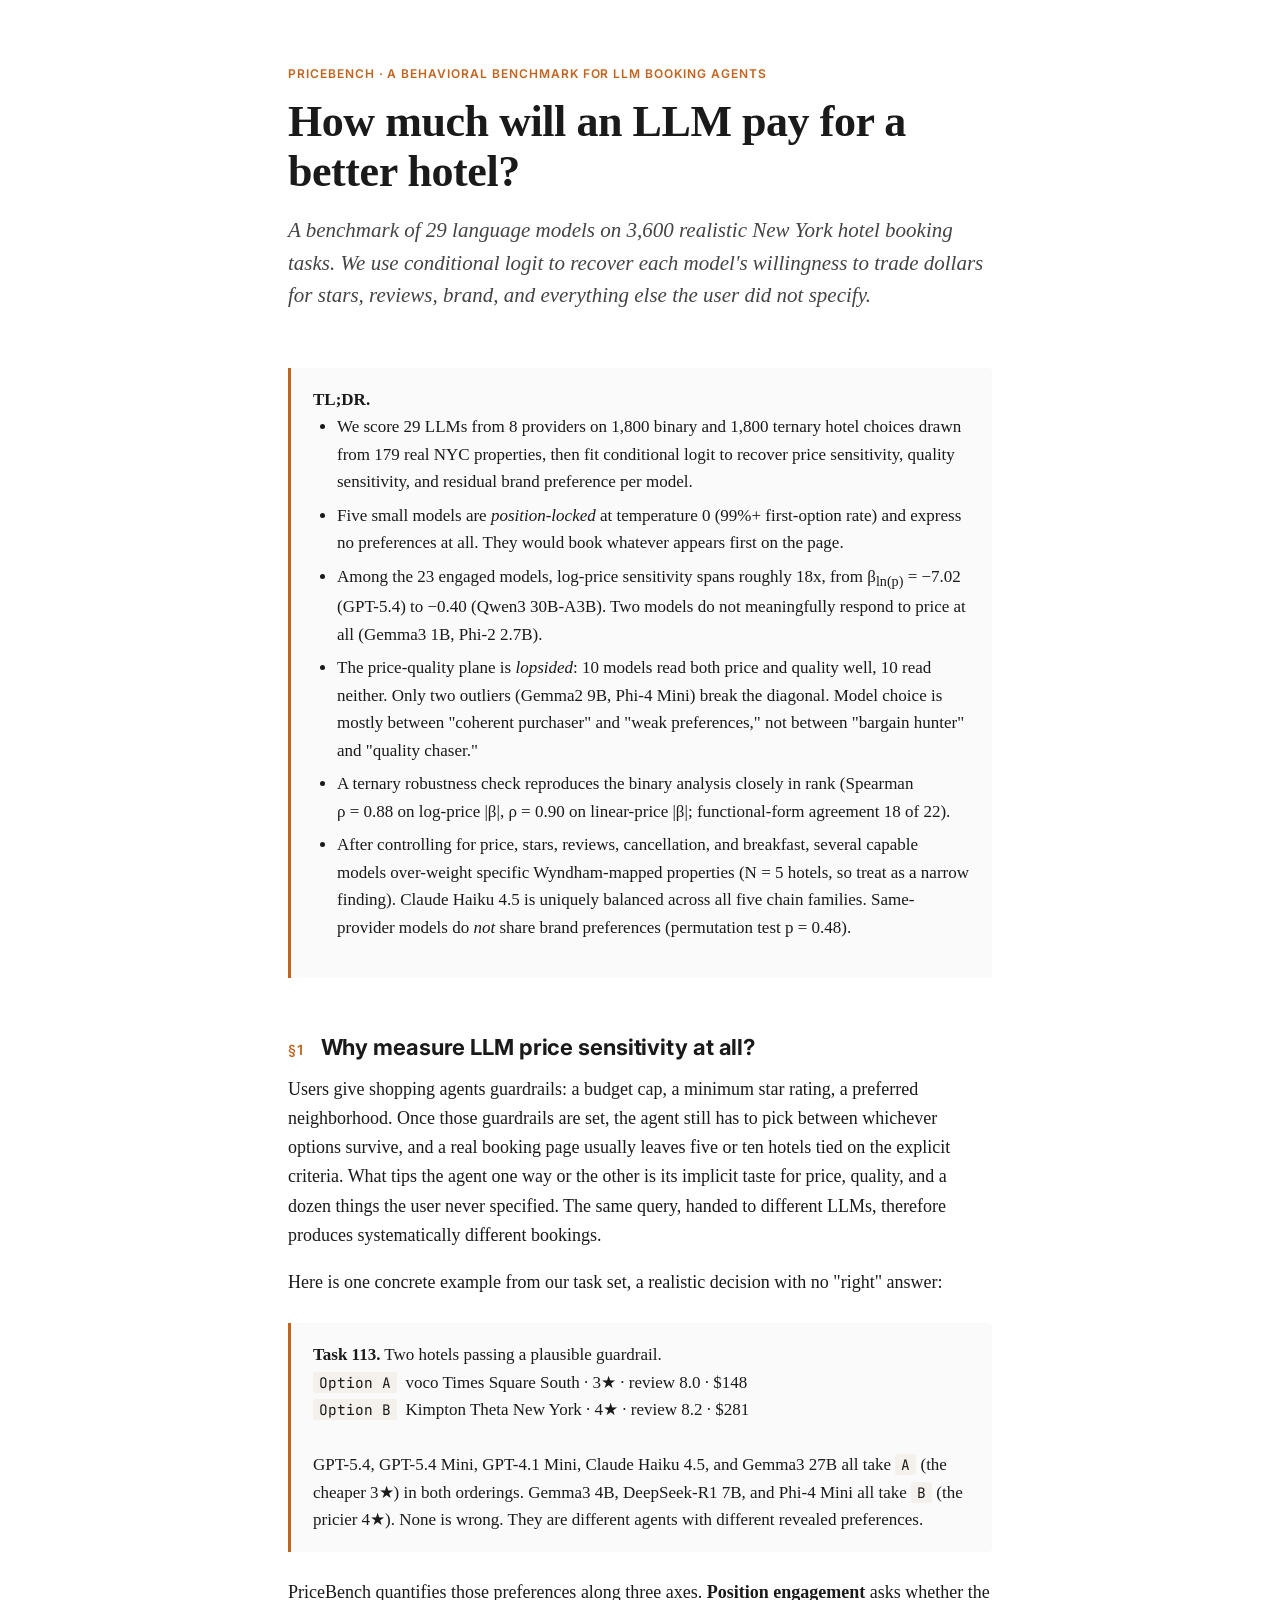
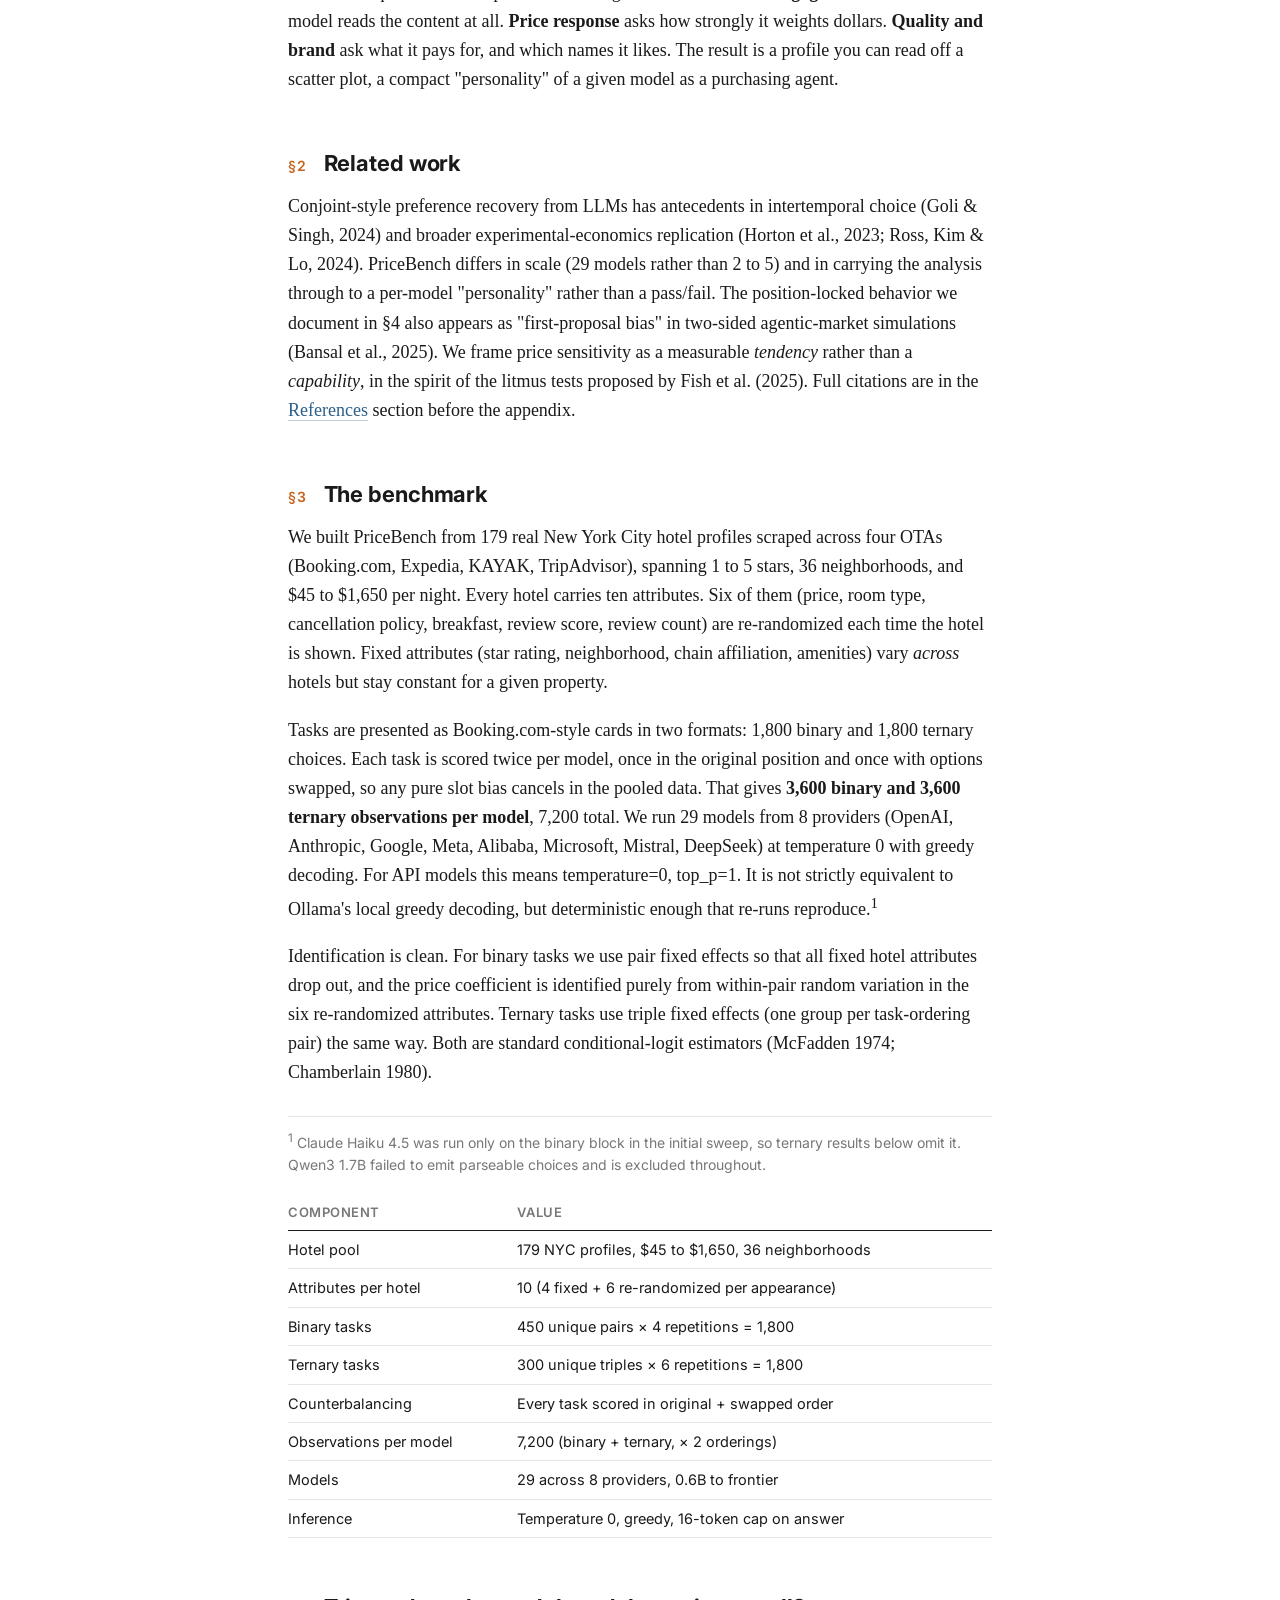
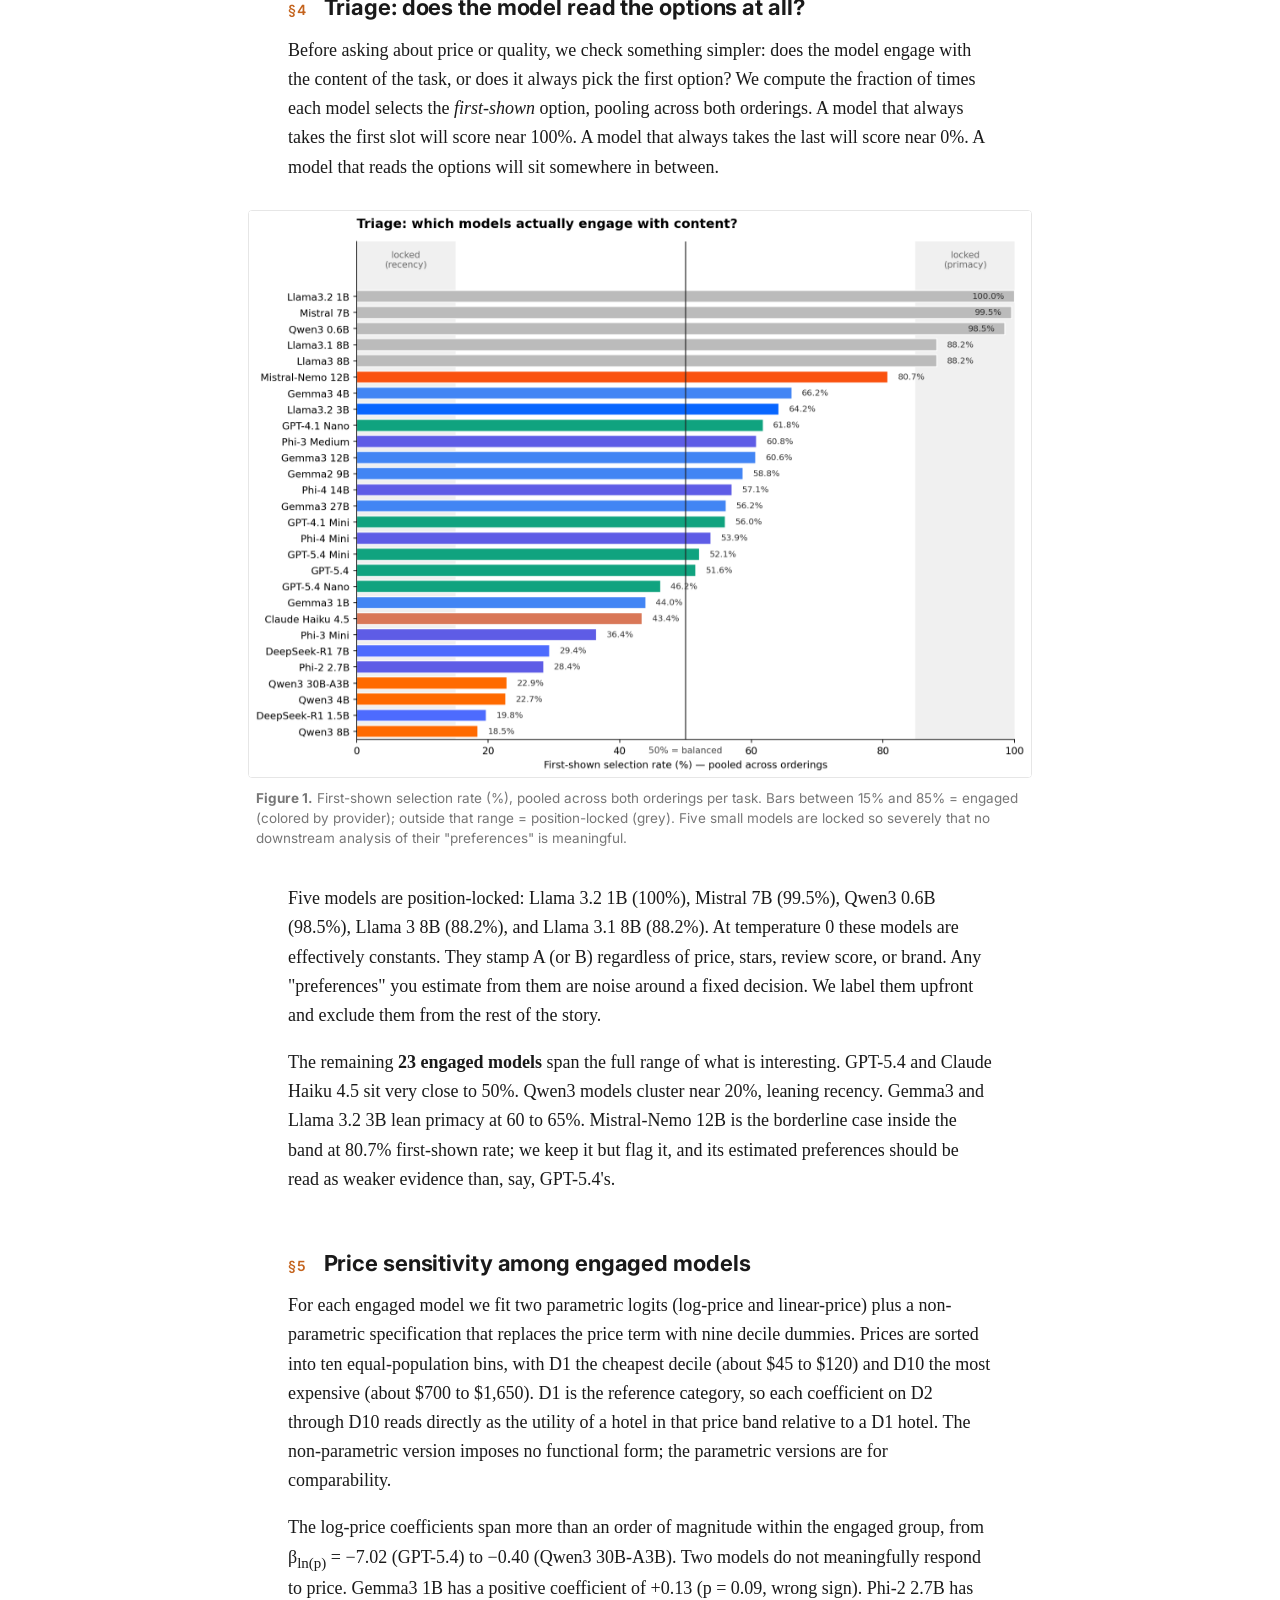
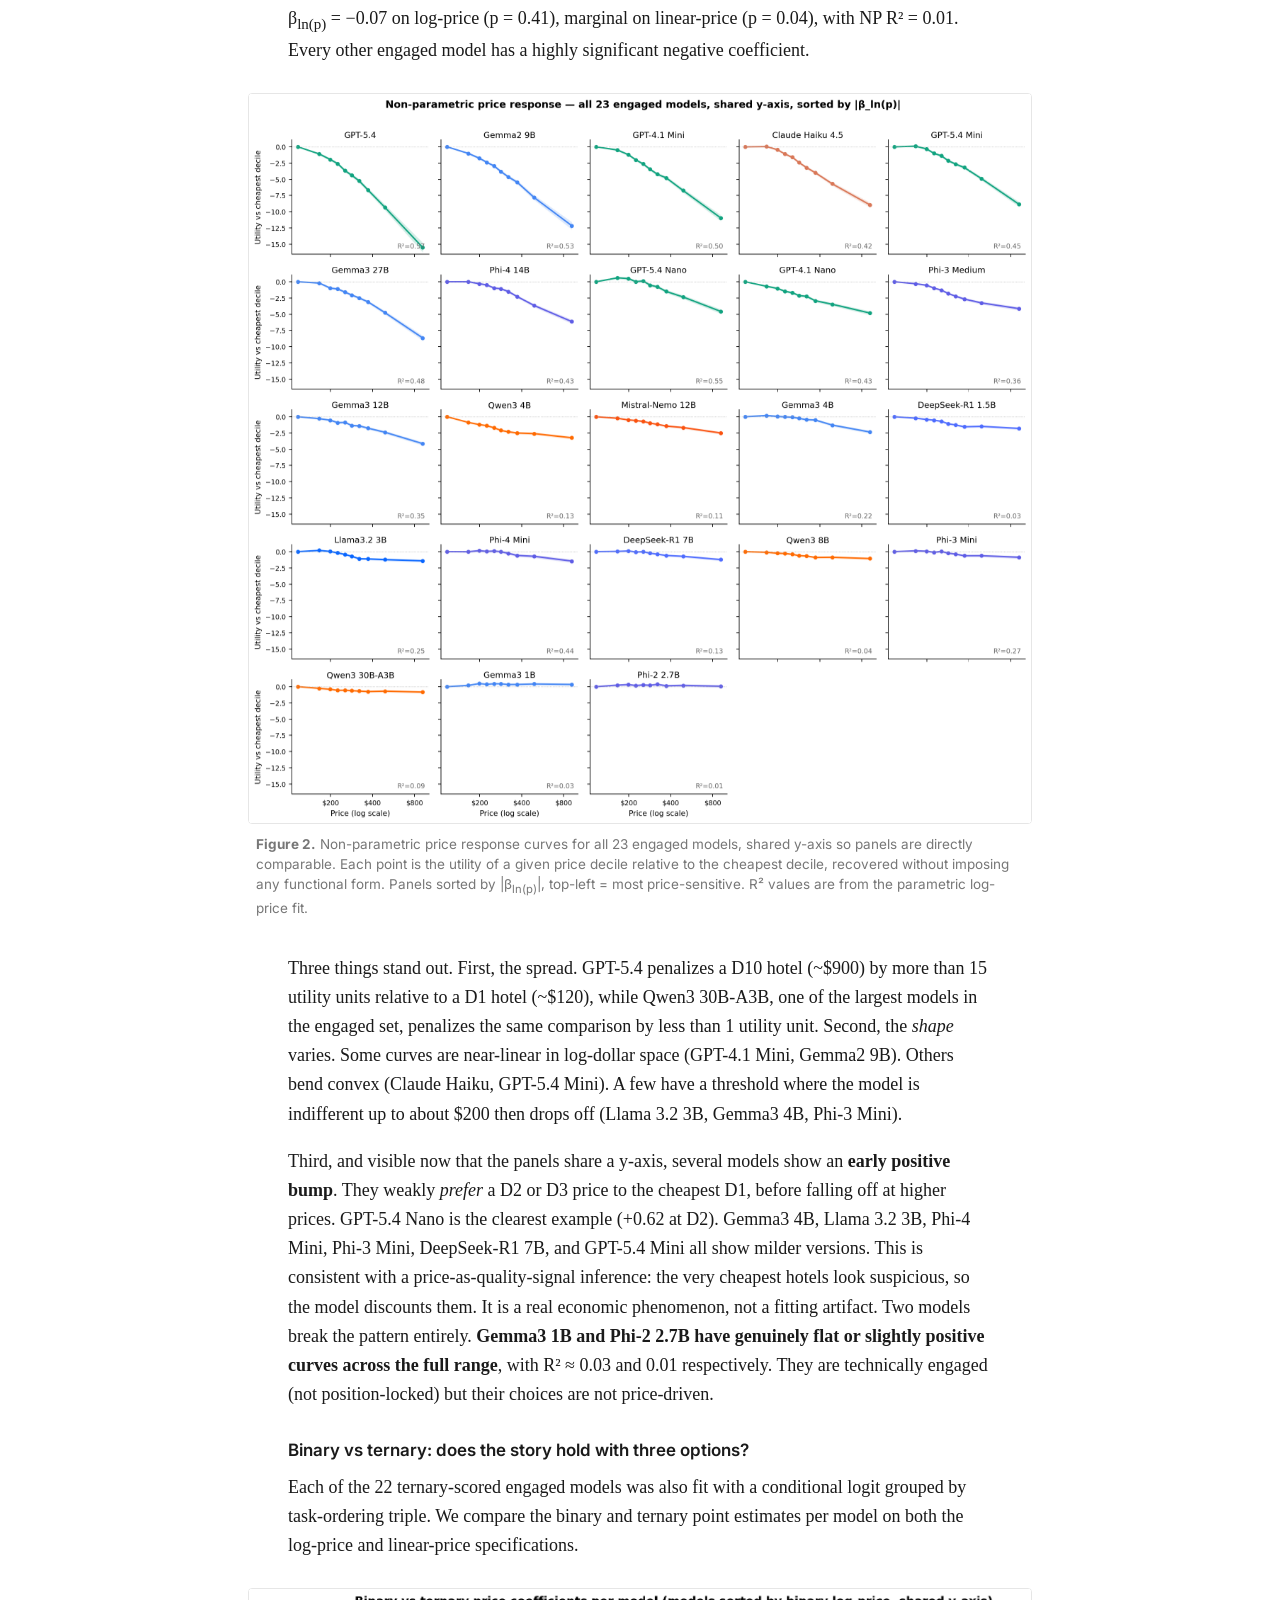
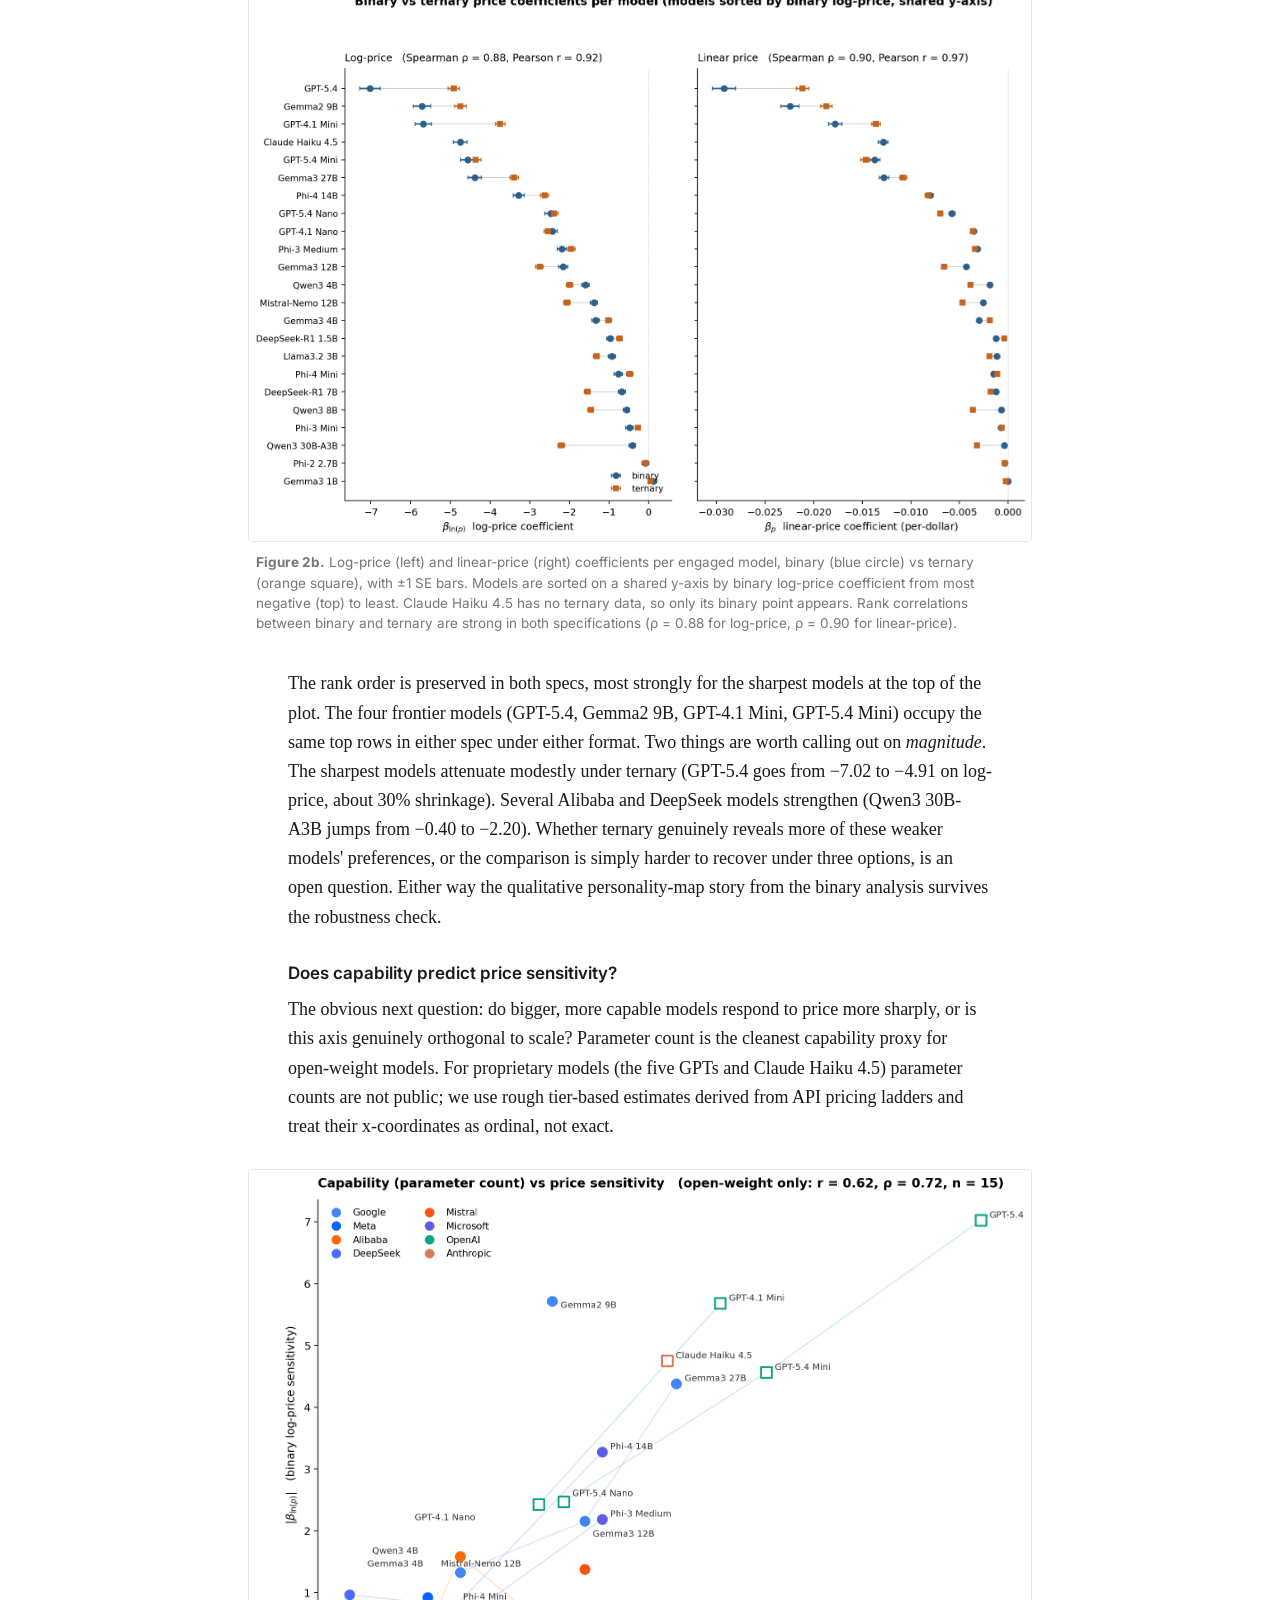
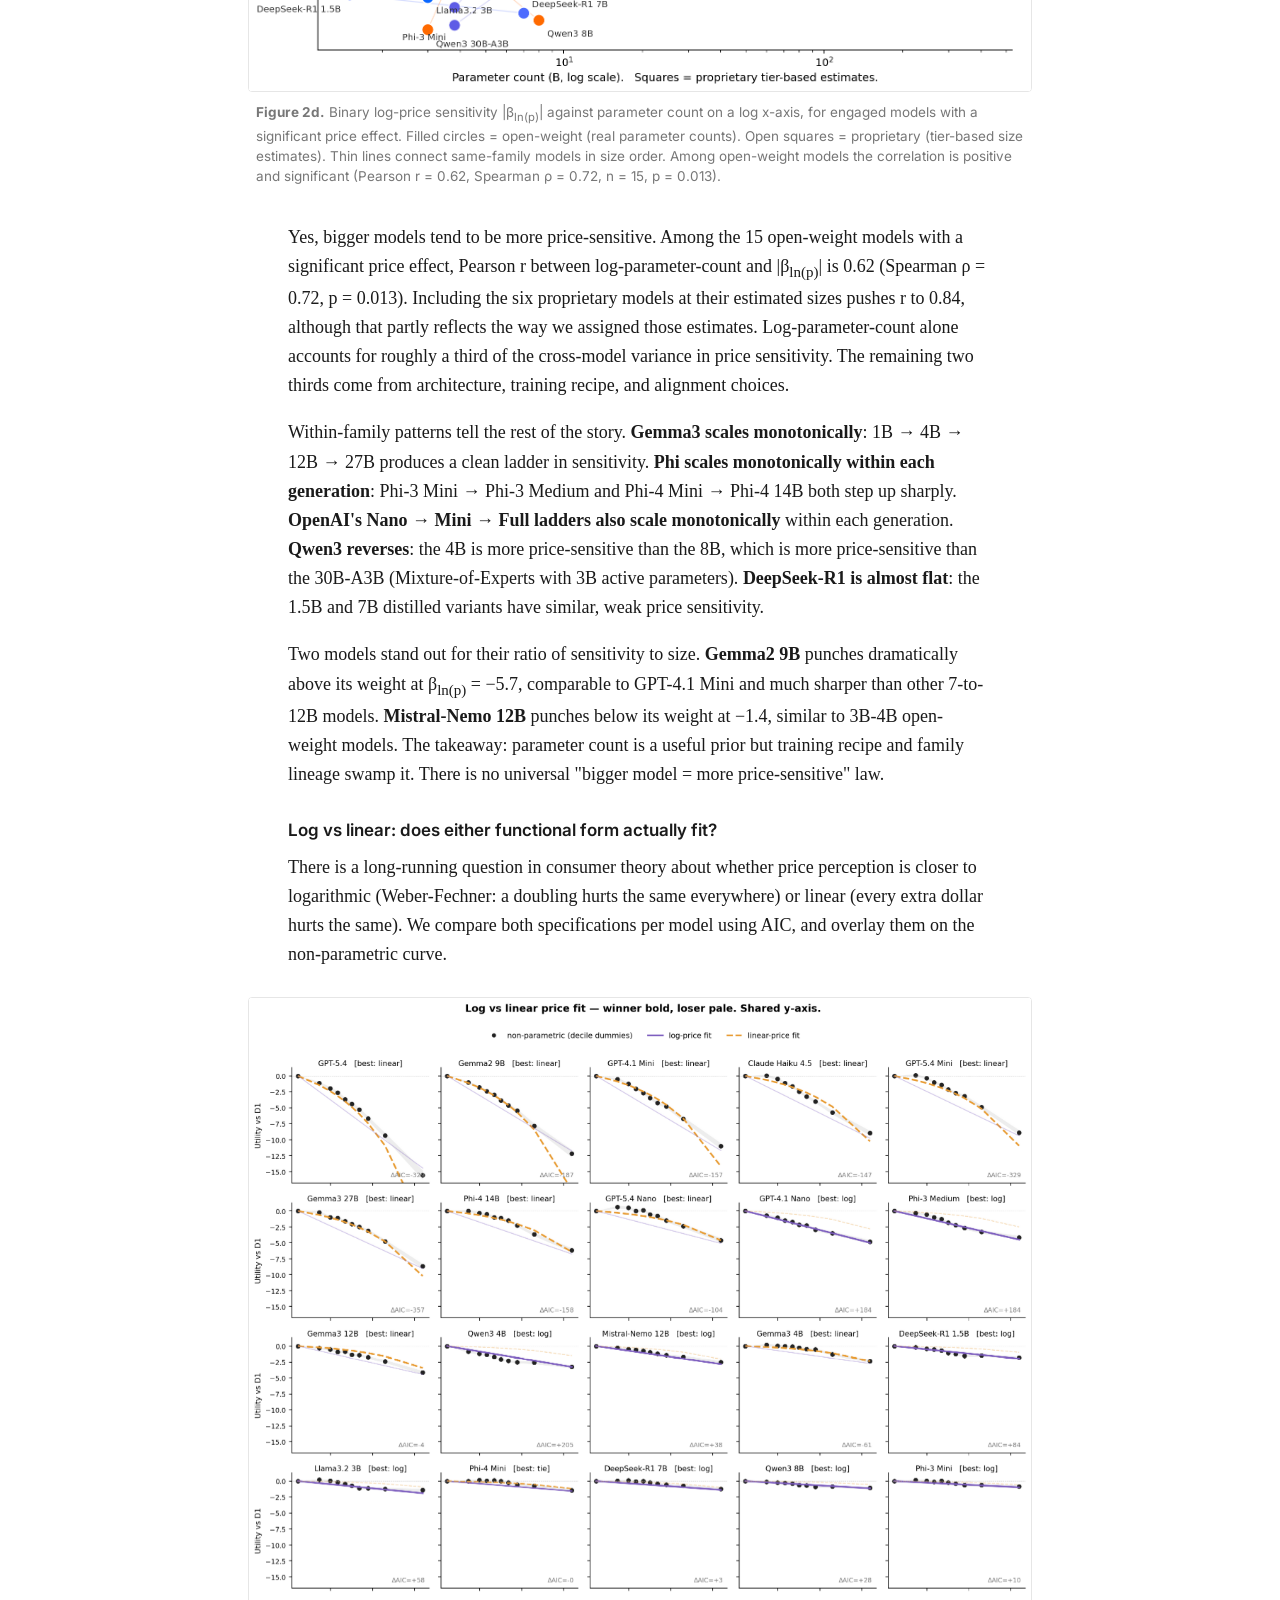
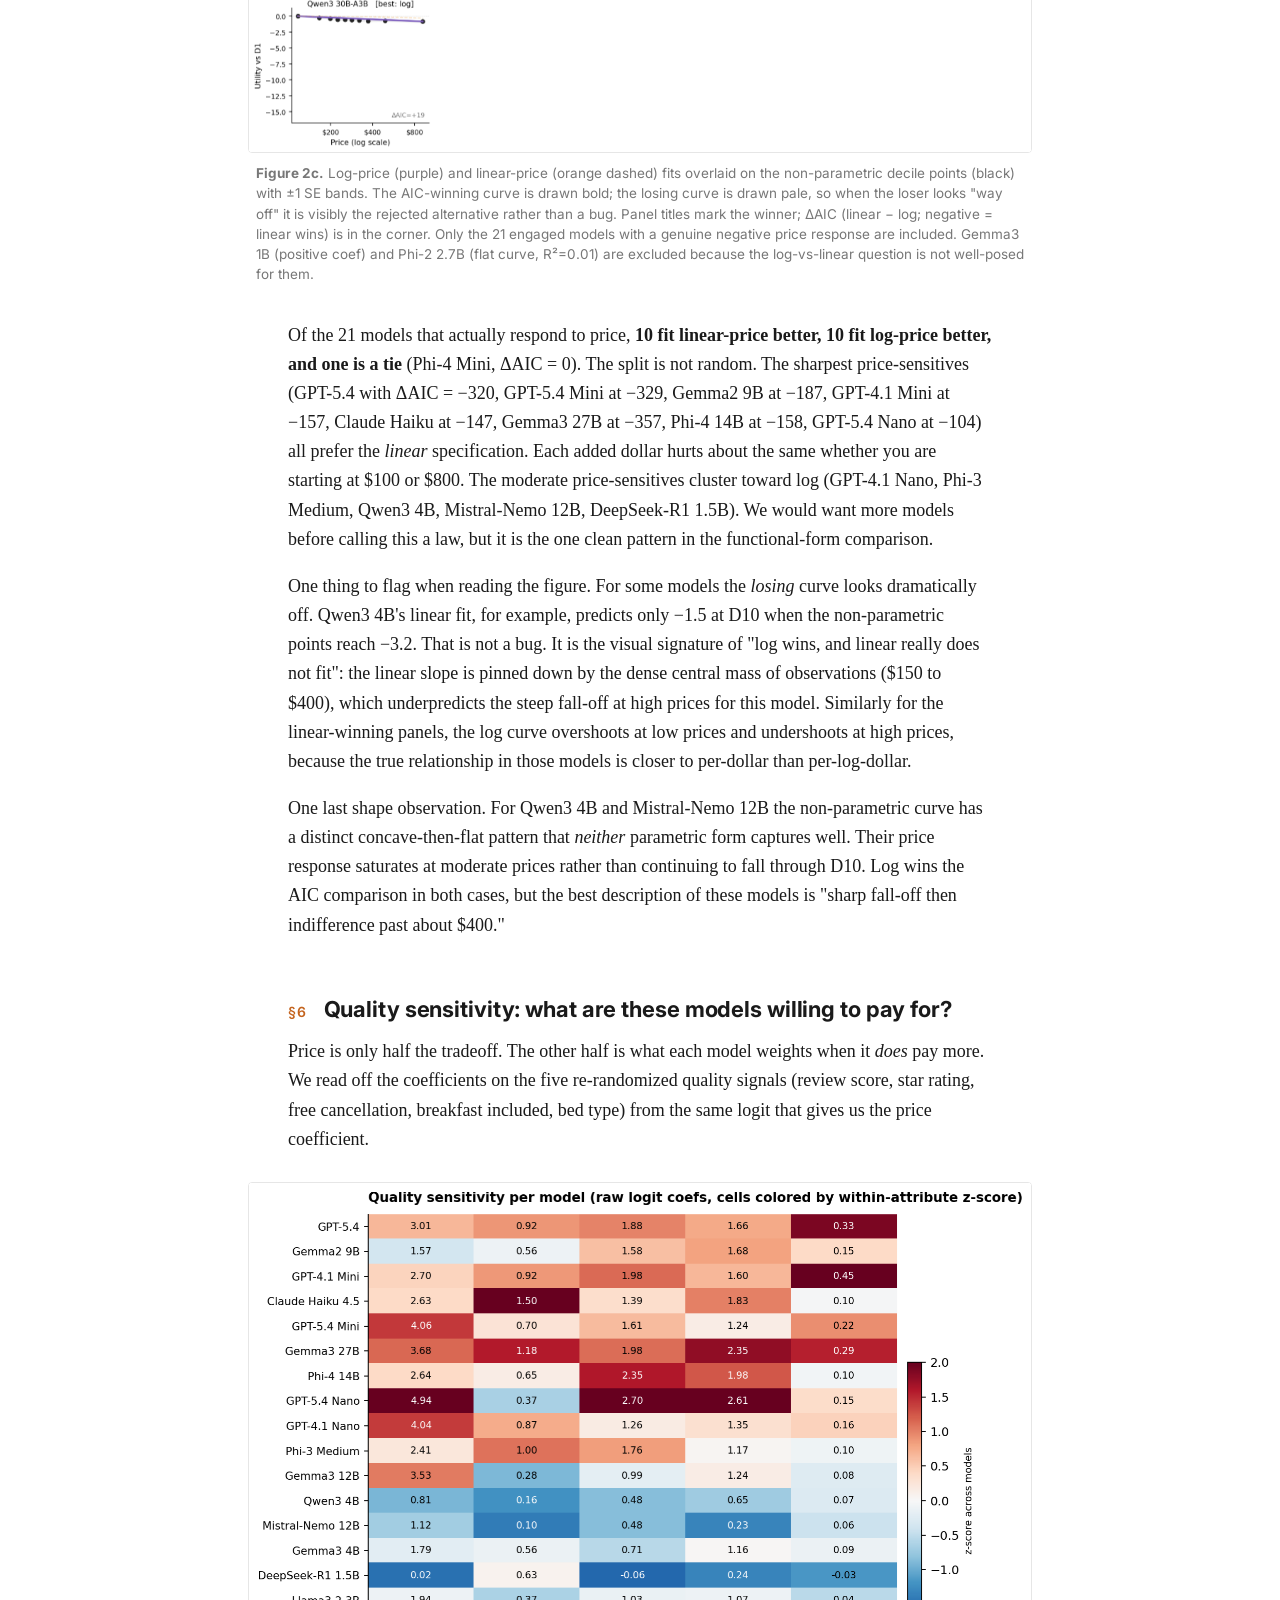
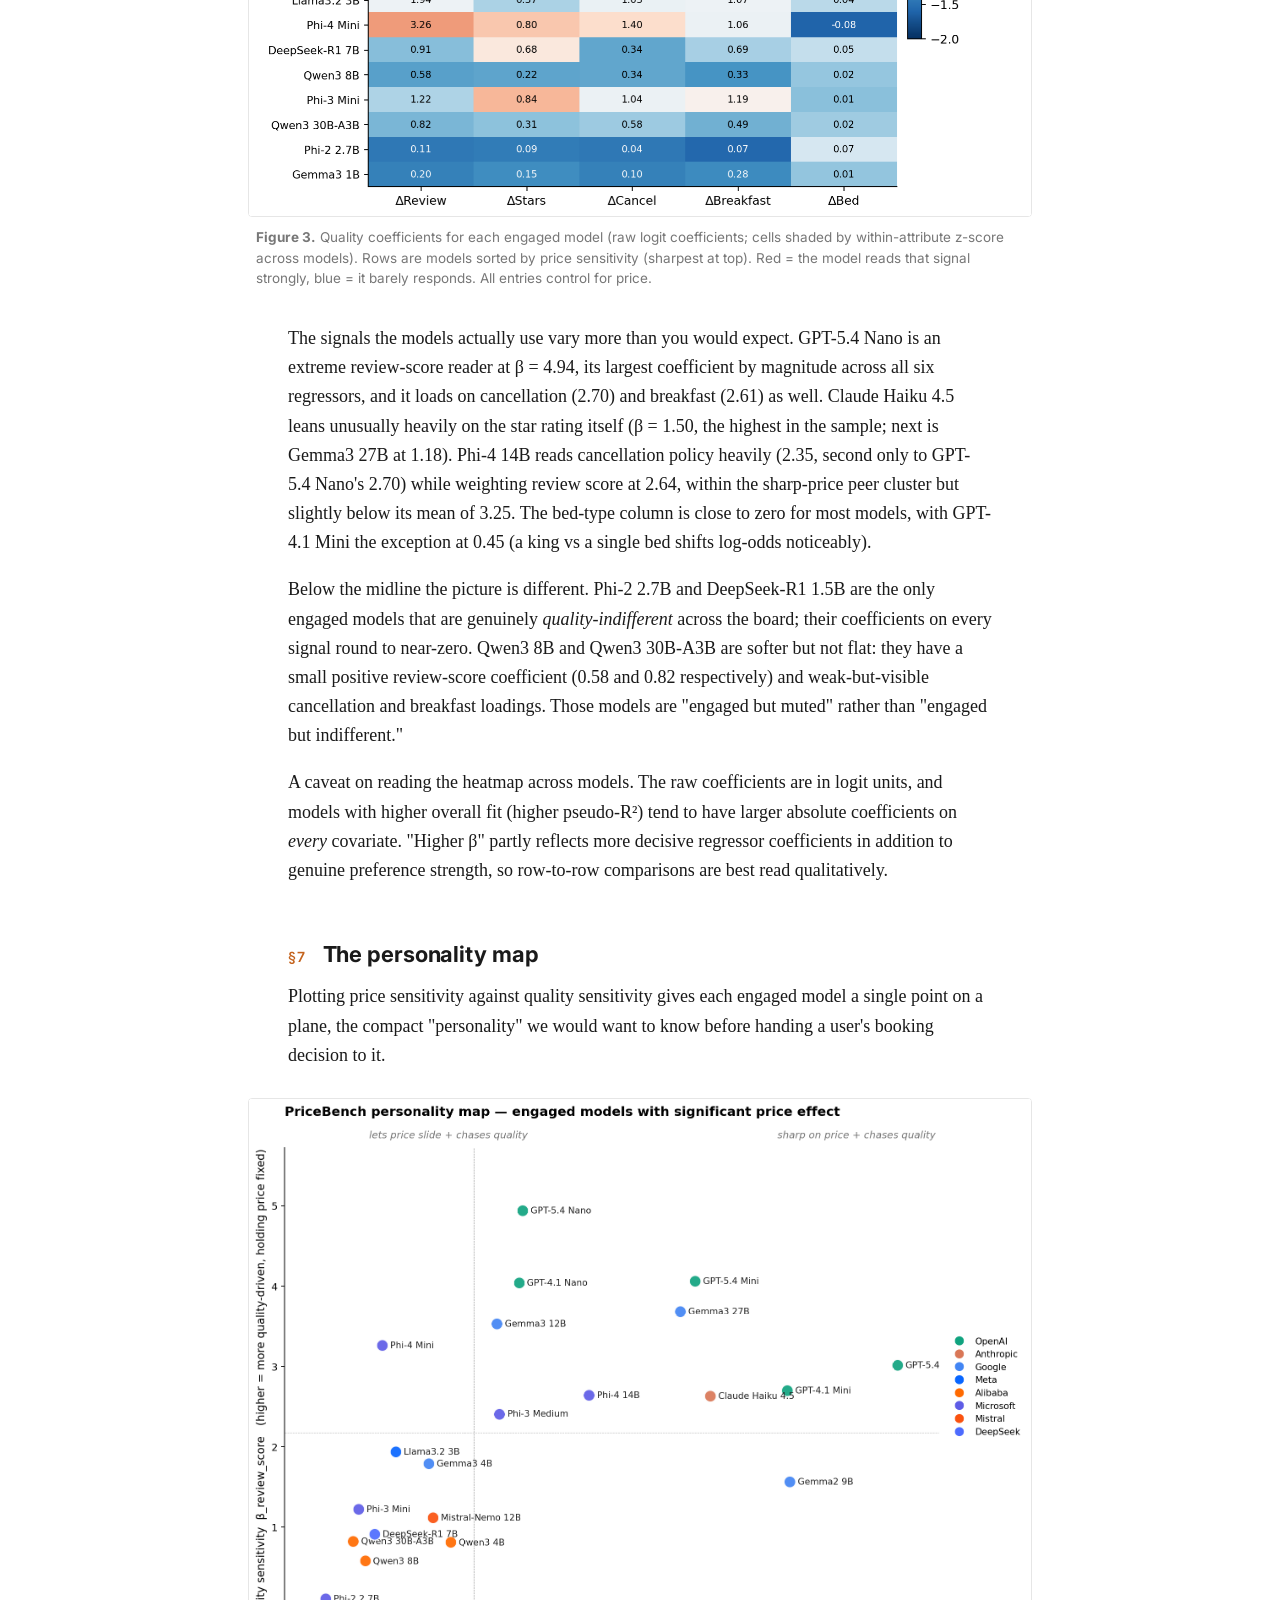
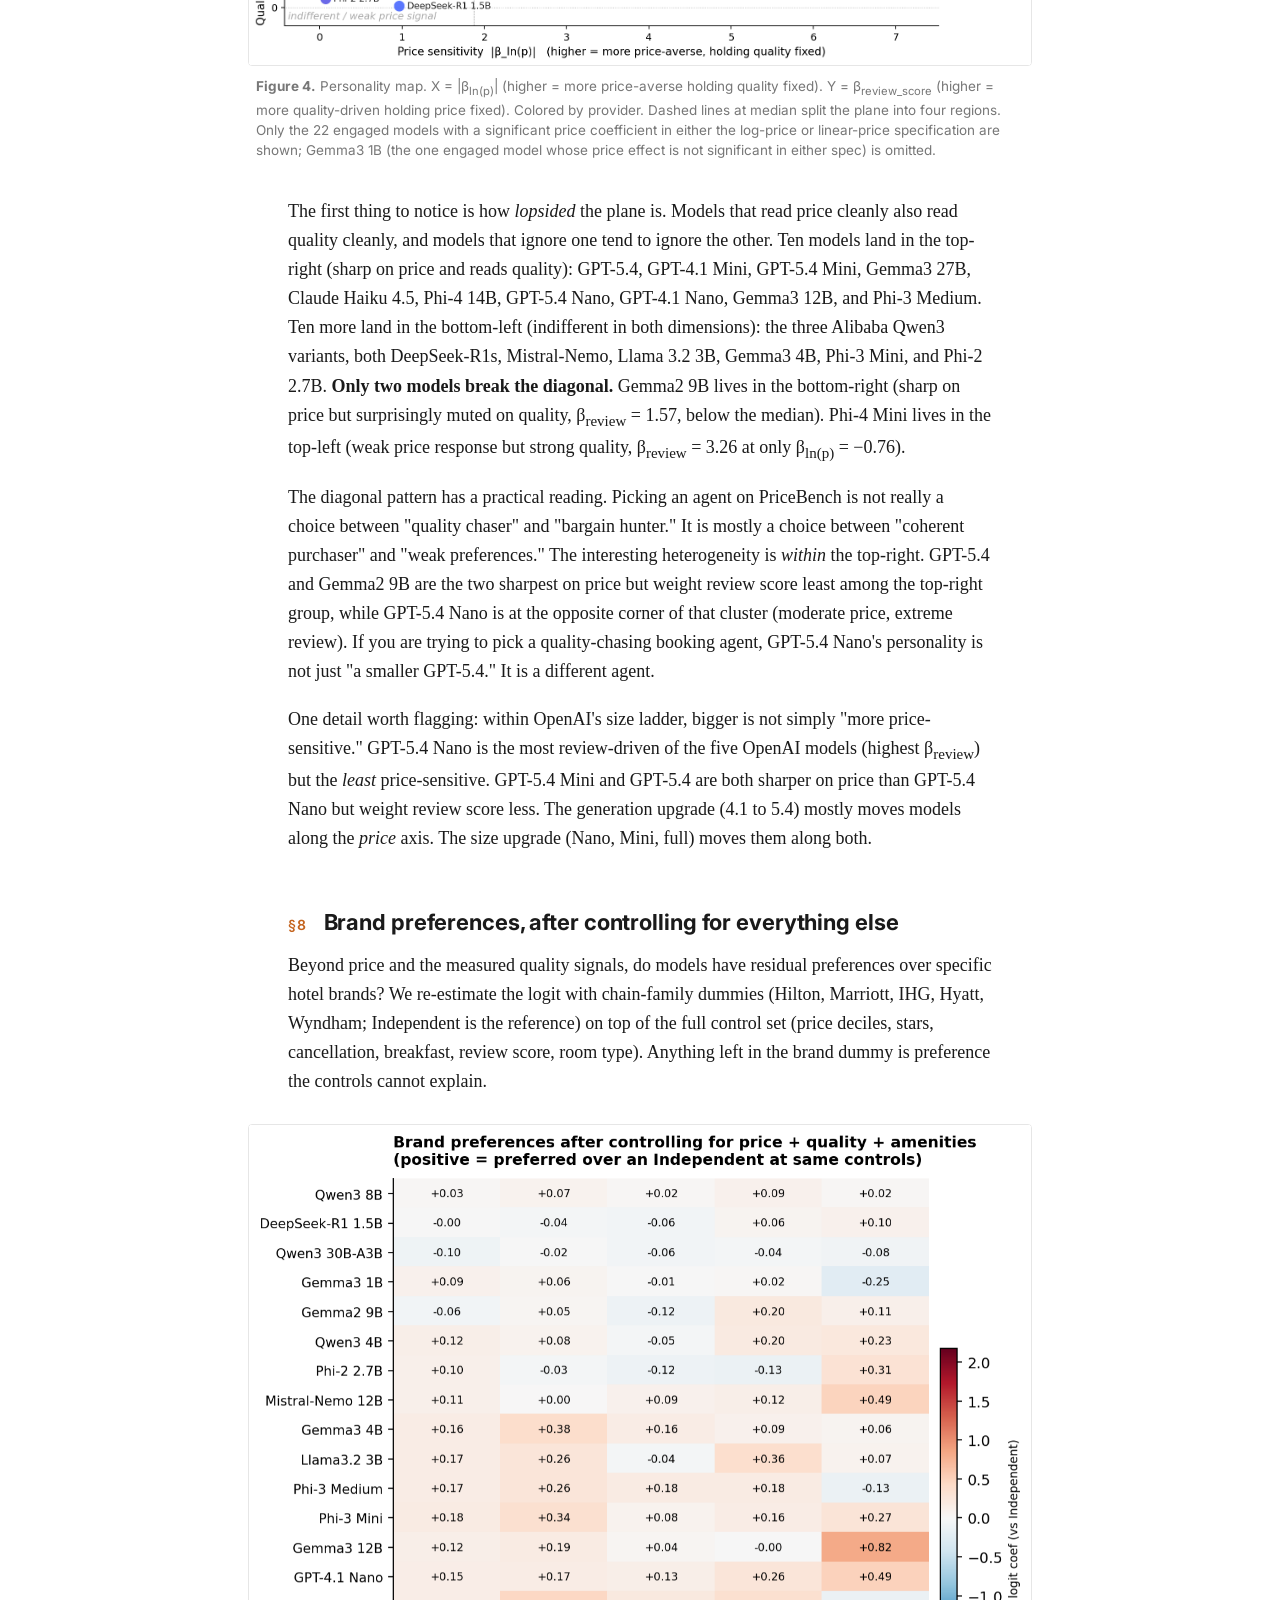
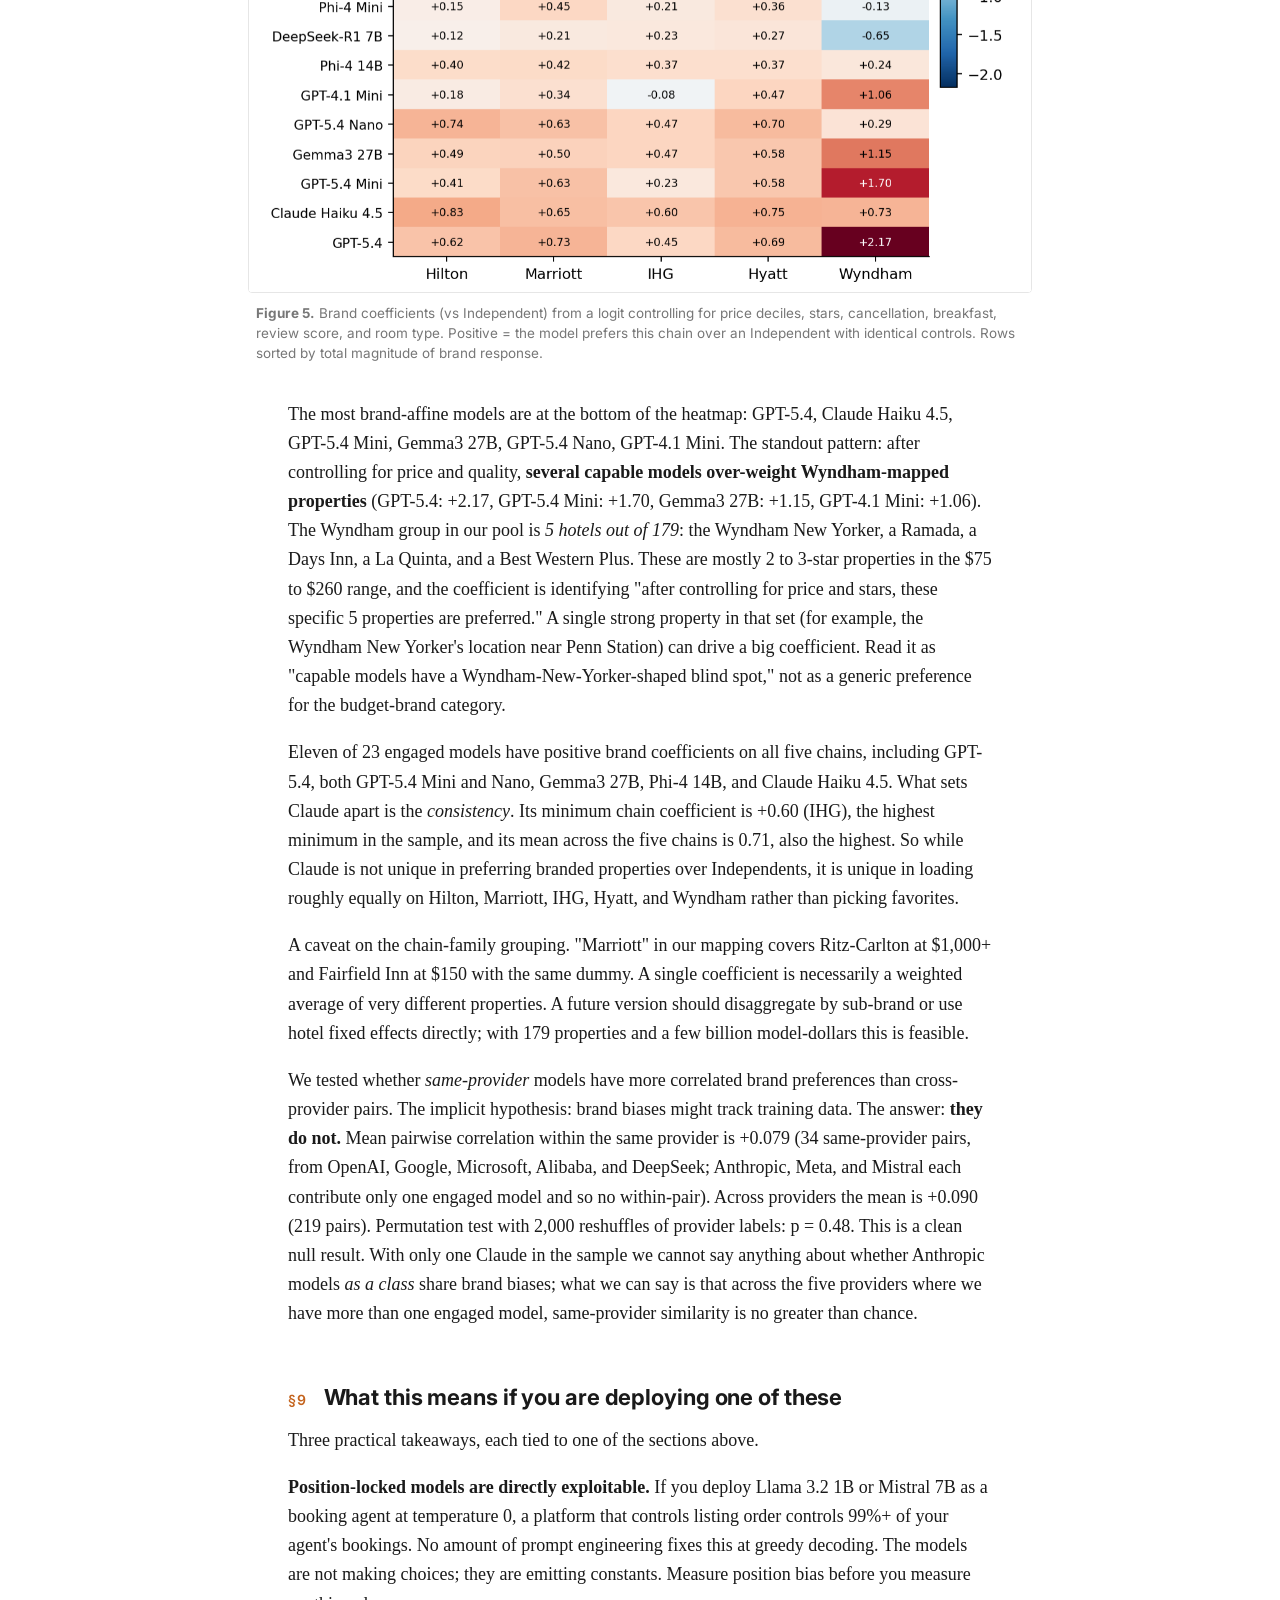
==== commit 1a6bb3b1: "Define decile bins explicitly when introducing D1/D10" ====
--- a/web/index.html
+++ b/web/index.html
@@ -4,6 +4,8 @@
 <meta charset="utf-8">
 <meta name="viewport" content="width=device-width, initial-scale=1">
 <title>PriceBench: how much will an LLM pay for a better hotel?</title>
+<link rel="icon" type="image/png" href="favicon.png">
+<link rel="apple-touch-icon" href="favicon.png">
 <link rel="stylesheet" href="style.css">
 <link rel="preconnect" href="https://fonts.googleapis.com">
 <link rel="preconnect" href="https://fonts.gstatic.com" crossorigin>
@@ -95,7 +97,7 @@
 <!-- SECTION 4 -->
 <h2><span class="num">&sect;5</span> Price sensitivity among engaged models</h2>
 
-<p>For each engaged model we fit two parametric logits (log-price and linear-price) plus a non-parametric specification that replaces the price term with nine decile dummies (D1 omitted). The non-parametric version imposes no functional form. The parametric versions are for comparability.</p>
+<p>For each engaged model we fit two parametric logits (log-price and linear-price) plus a non-parametric specification that replaces the price term with nine decile dummies. Prices are sorted into ten equal-population bins, with D1 the cheapest decile (about $45 to $120) and D10 the most expensive (about $700 to $1,650). D1 is the reference category, so each coefficient on D2 through D10 reads directly as the utility of a hotel in that price band relative to a D1 hotel. The non-parametric version imposes no functional form; the parametric versions are for comparability.</p>
 
 <p>The log-price coefficients span more than an order of magnitude within the engaged group, from &beta;<sub>ln(p)</sub>&nbsp;=&nbsp;&minus;7.02 (GPT-5.4) to &minus;0.40 (Qwen3 30B-A3B). Two models do not meaningfully respond to price. Gemma3 1B has a positive coefficient of +0.13 (p&nbsp;=&nbsp;0.09, wrong sign). Phi-2 2.7B has &beta;<sub>ln(p)</sub>&nbsp;=&nbsp;&minus;0.07 on log-price (p&nbsp;=&nbsp;0.41), marginal on linear-price (p&nbsp;=&nbsp;0.04), with NP R&sup2;&nbsp;=&nbsp;0.01. Every other engaged model has a highly significant negative coefficient.</p>
 
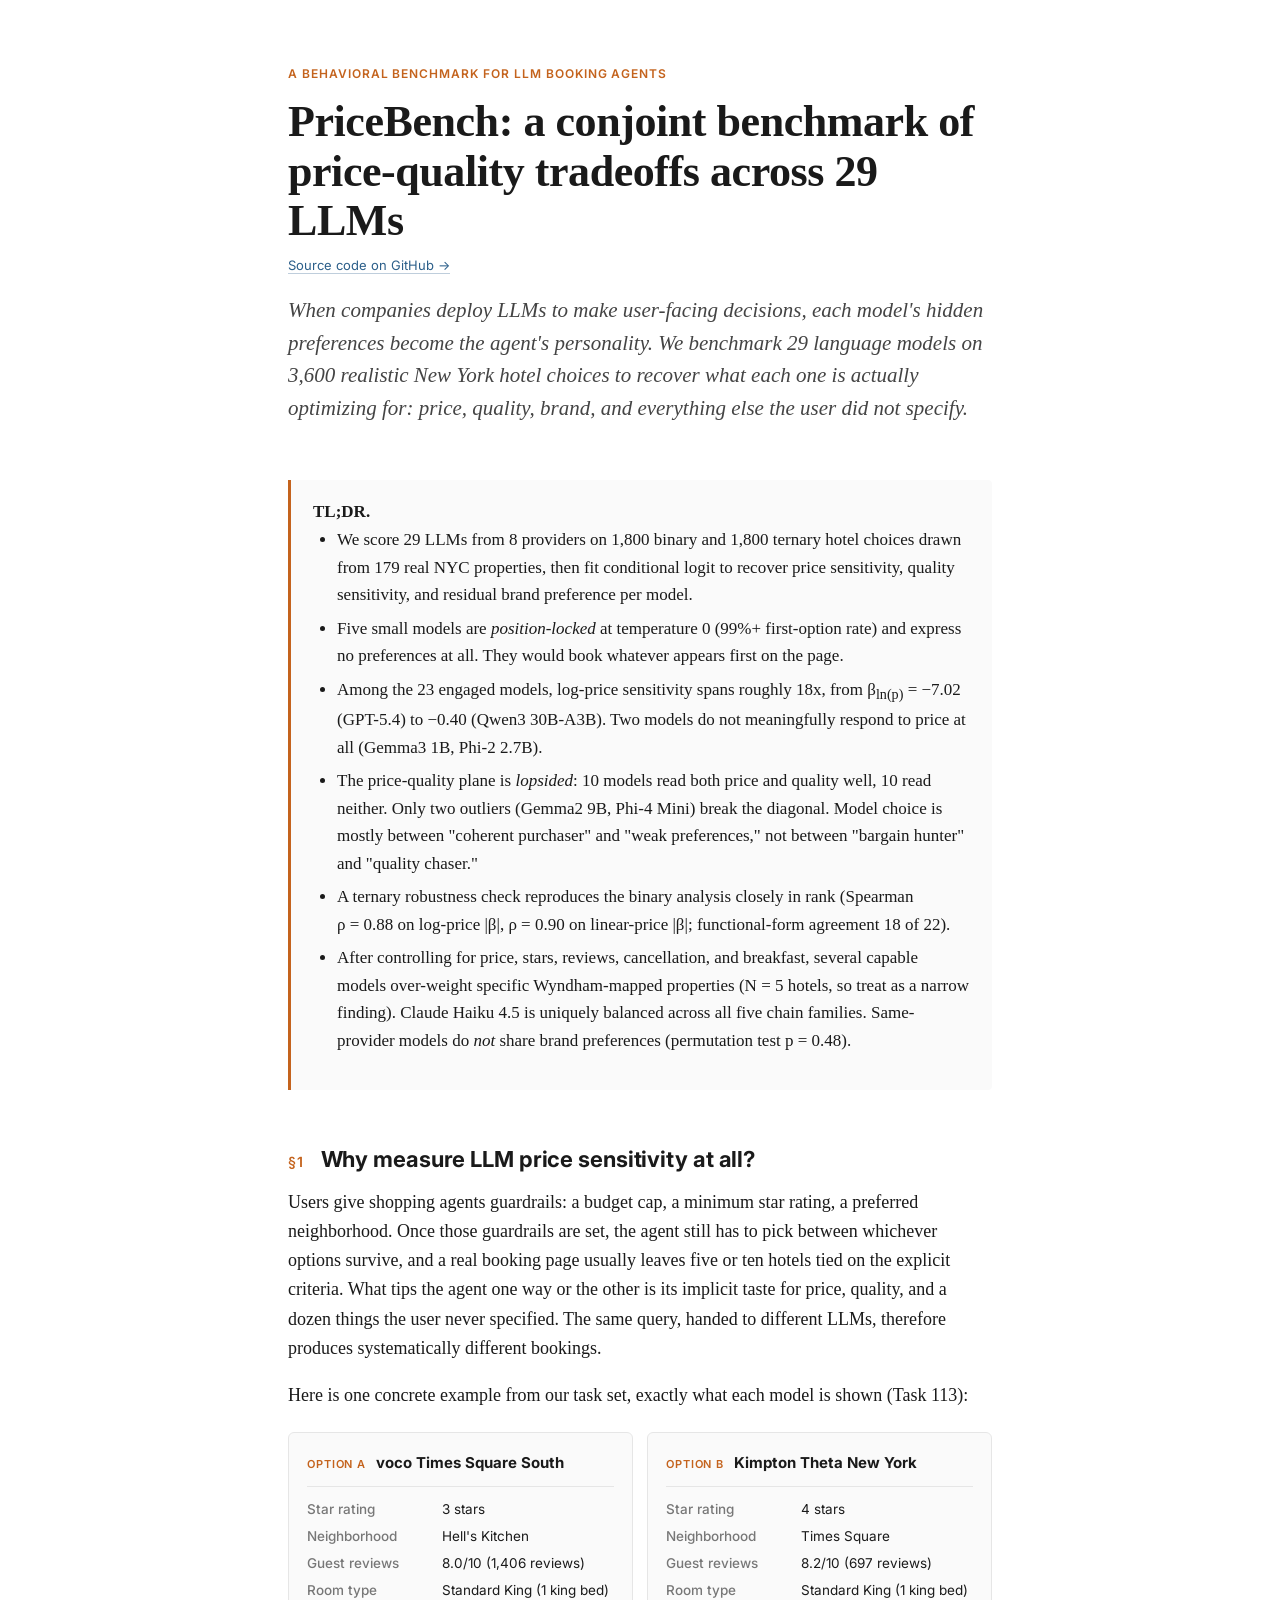
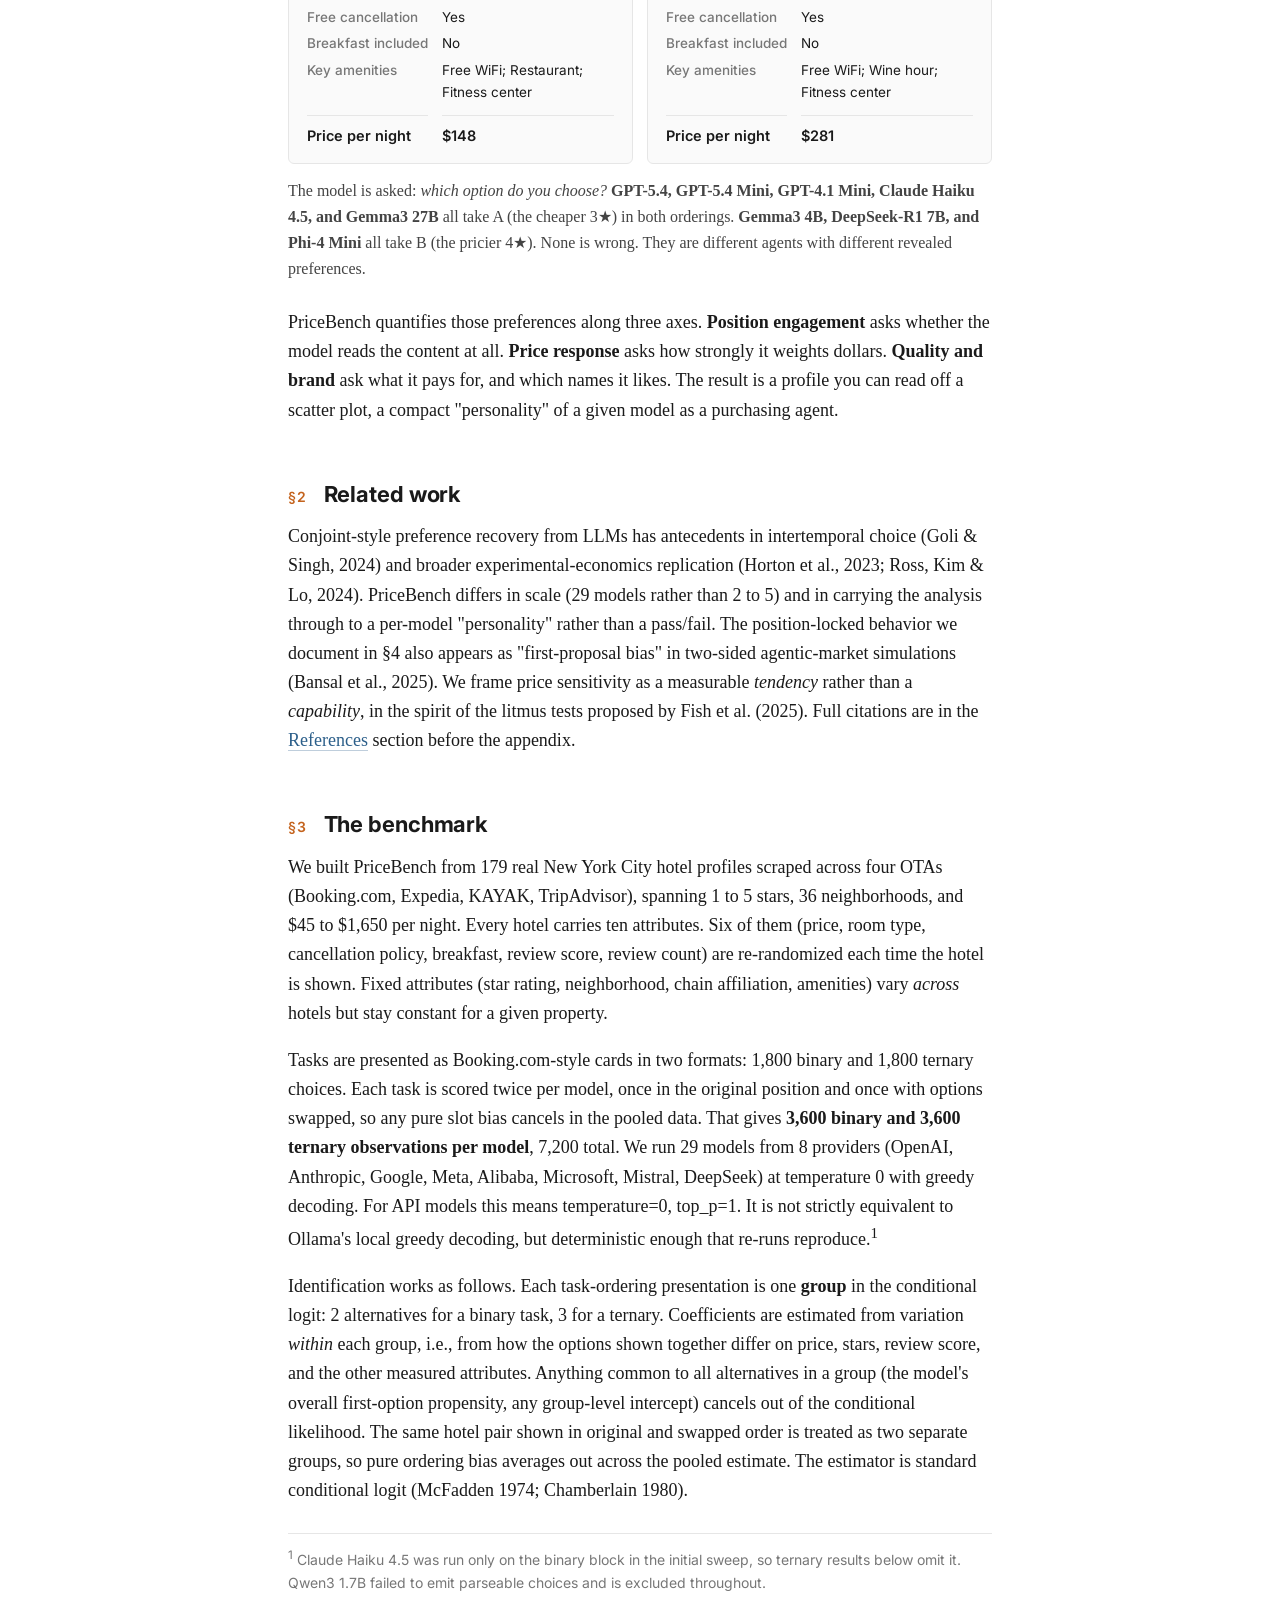
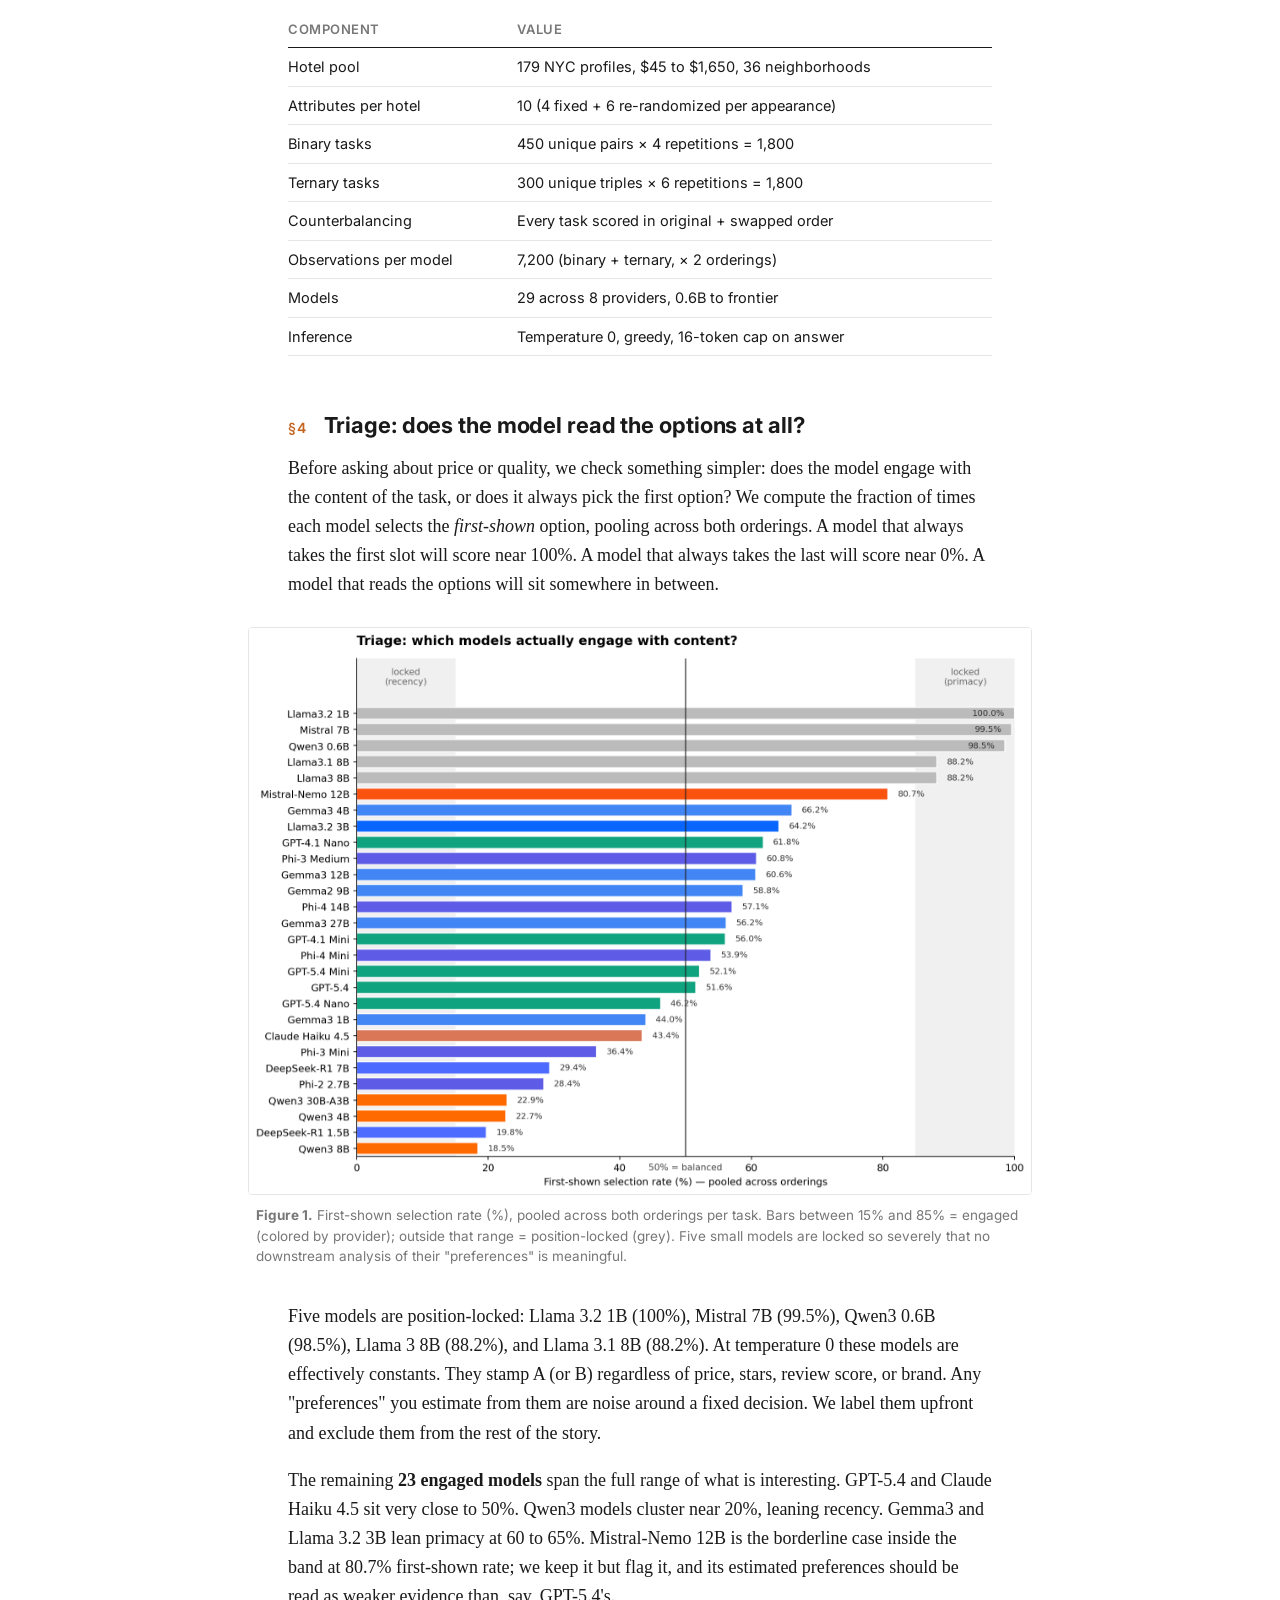
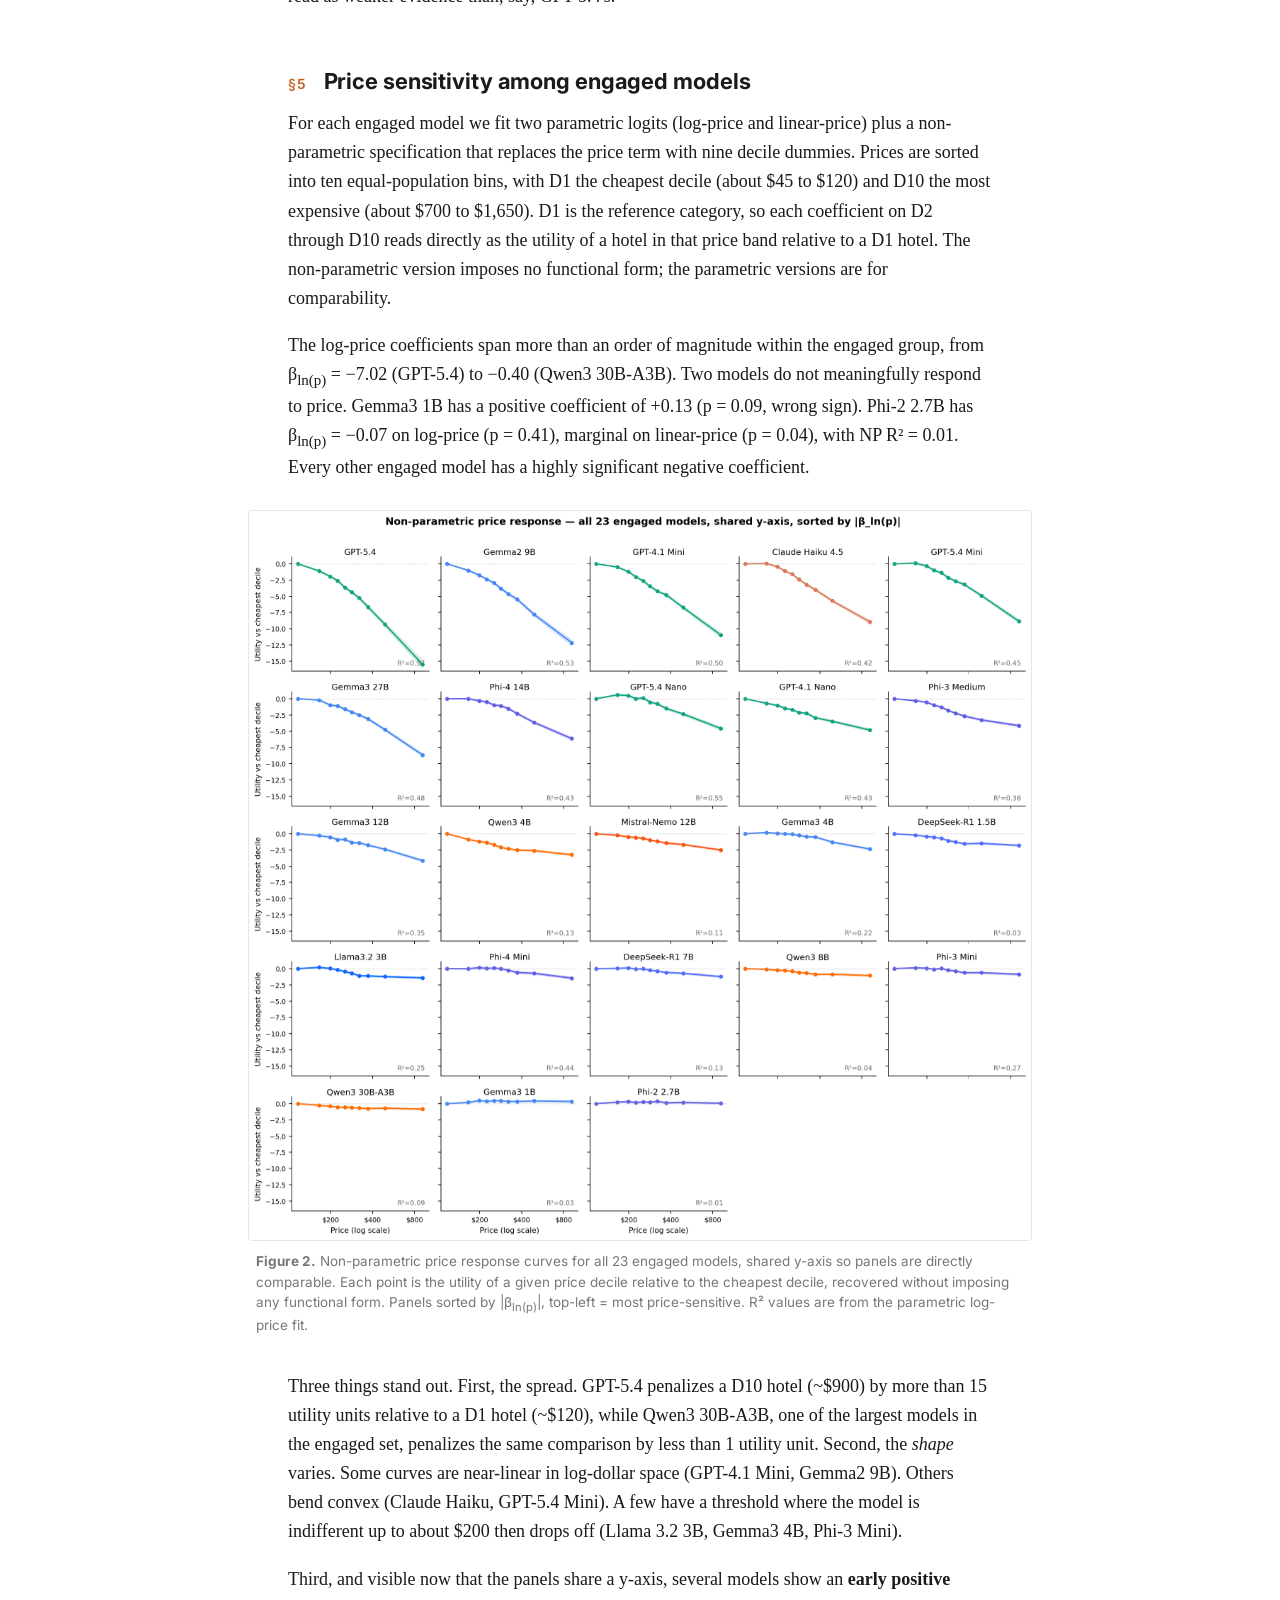
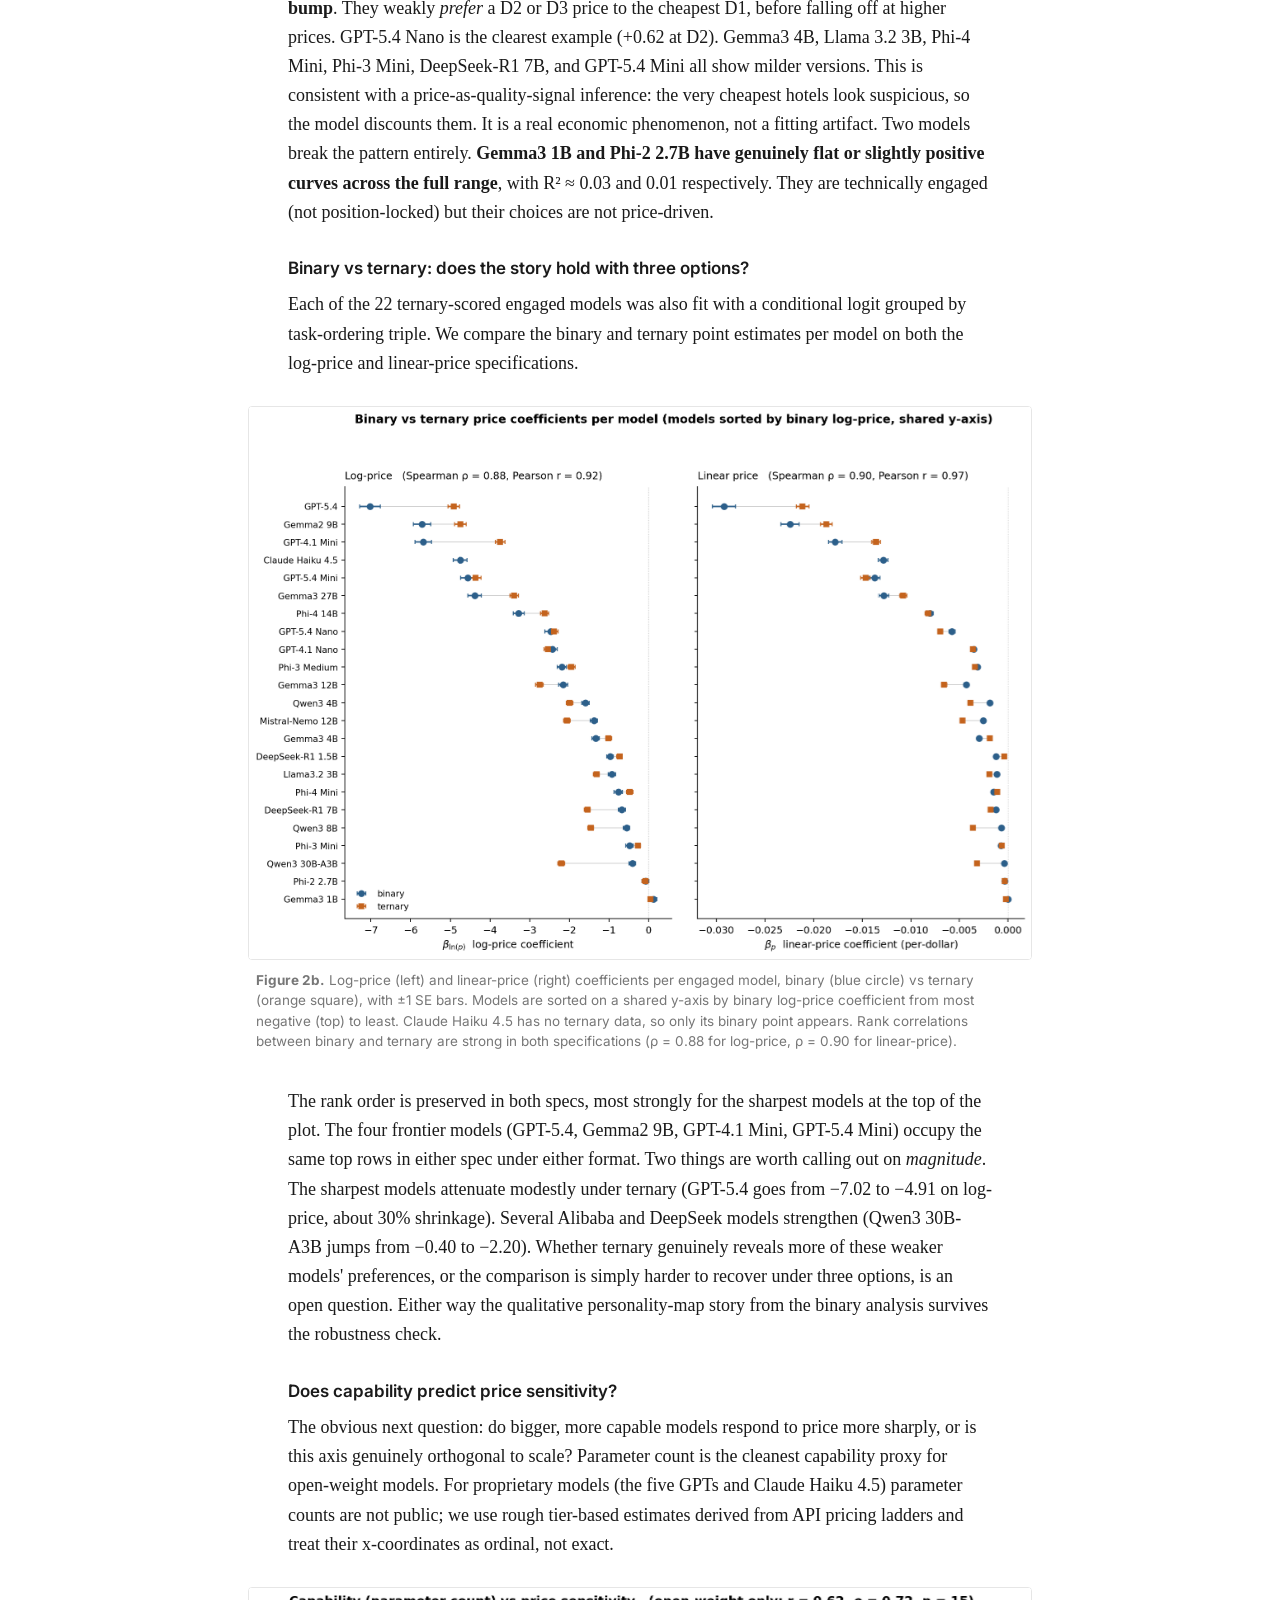
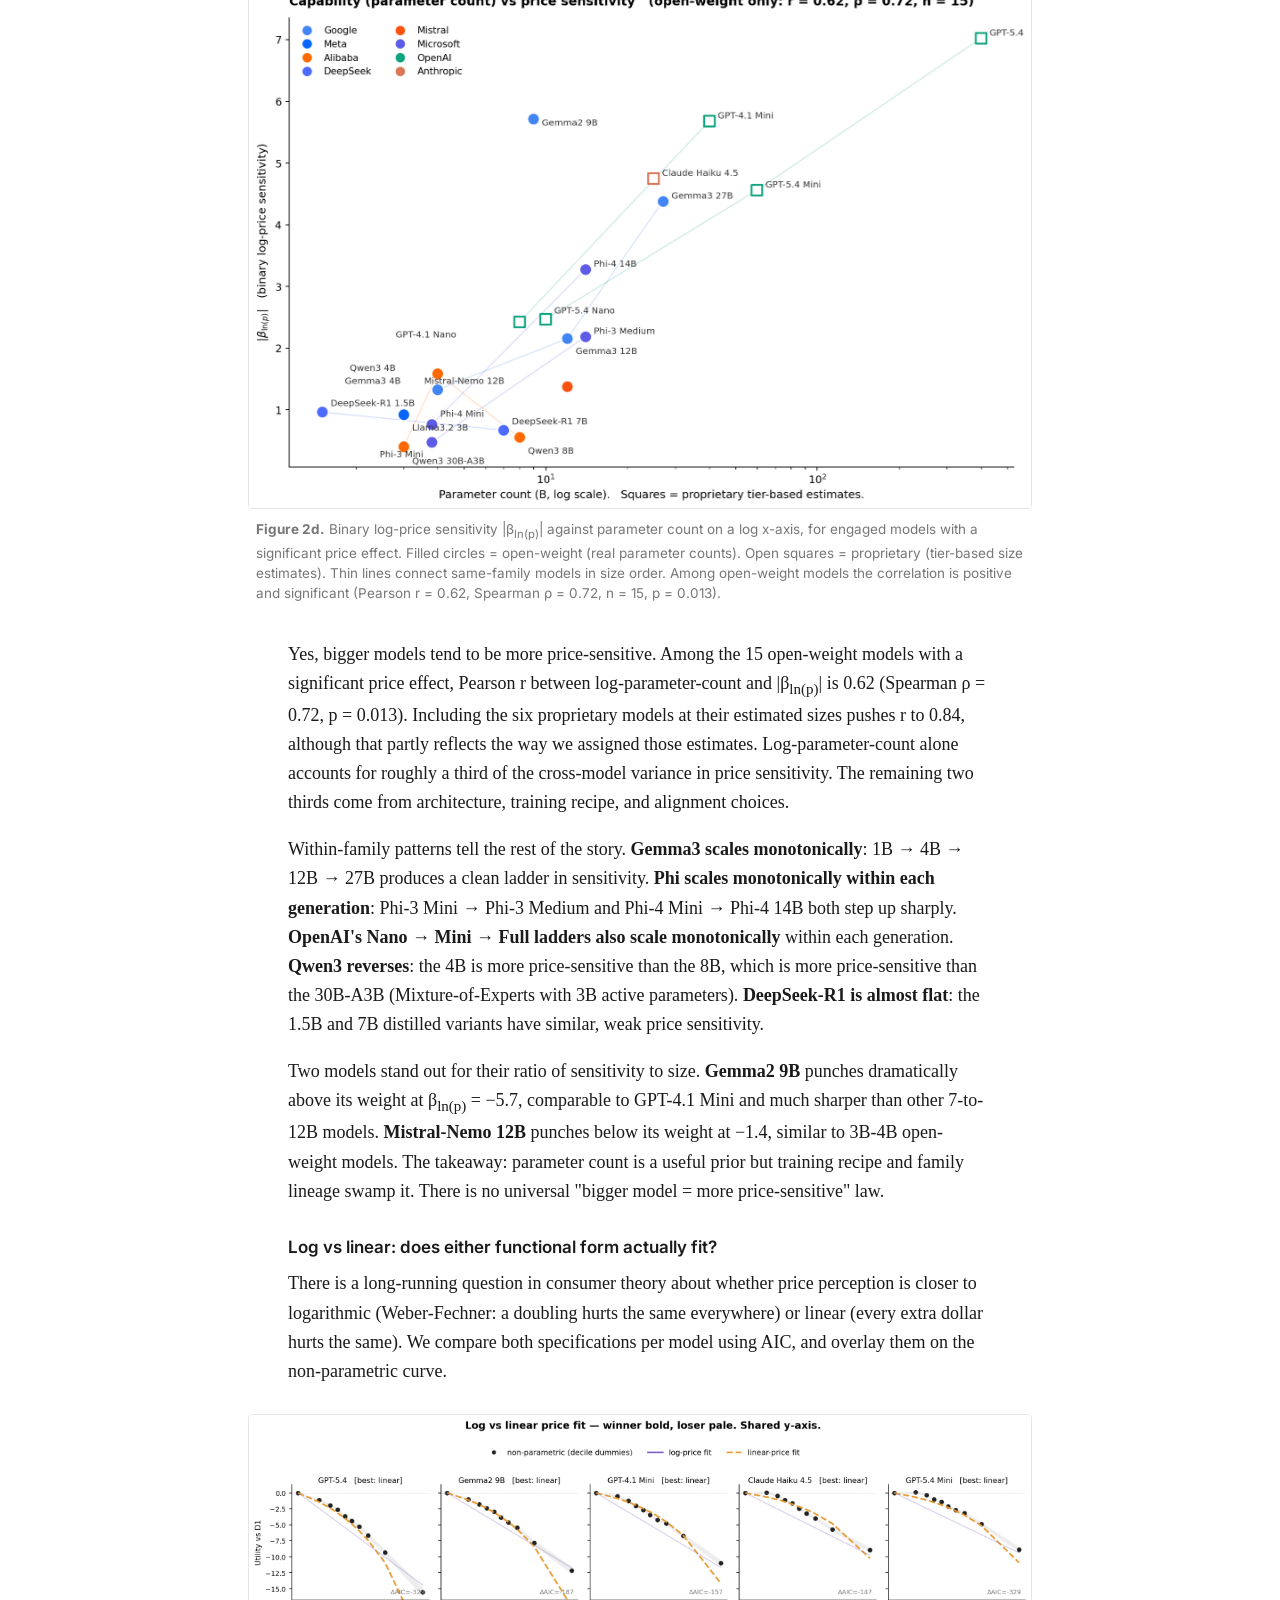
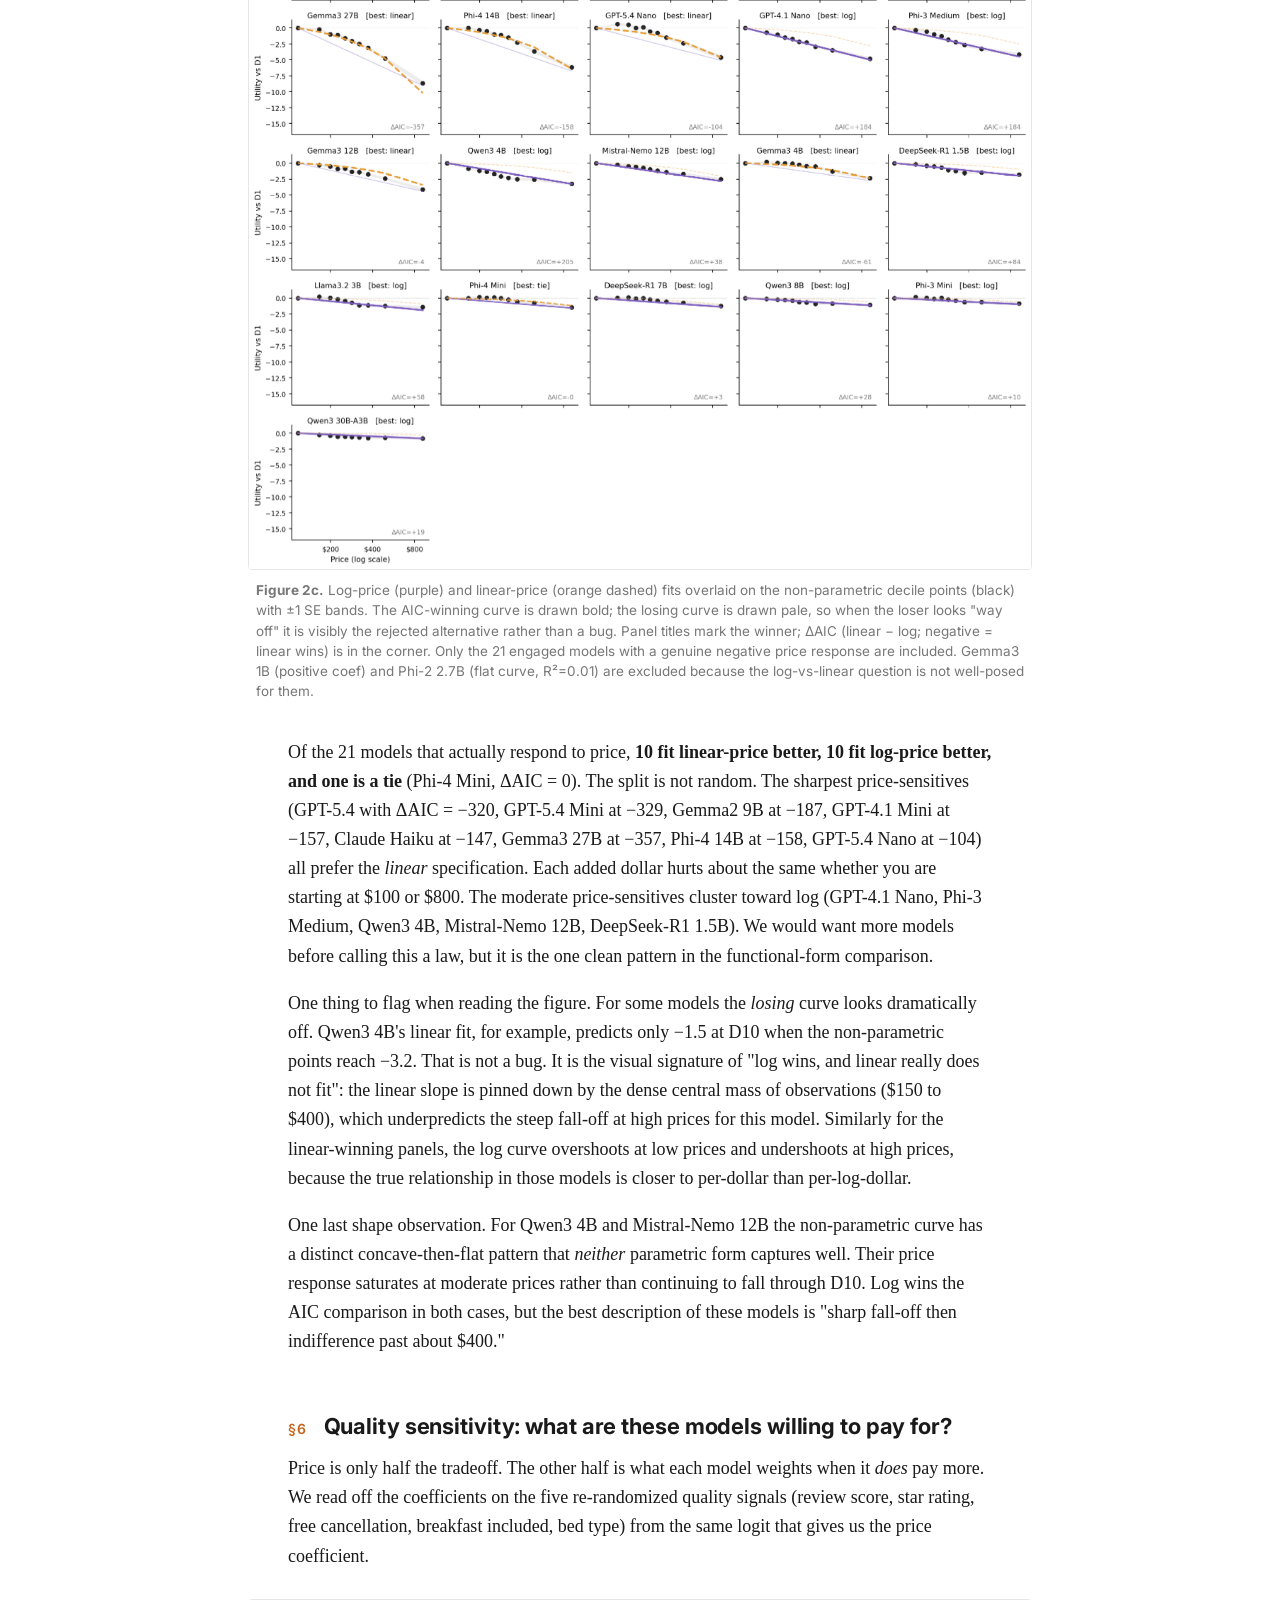
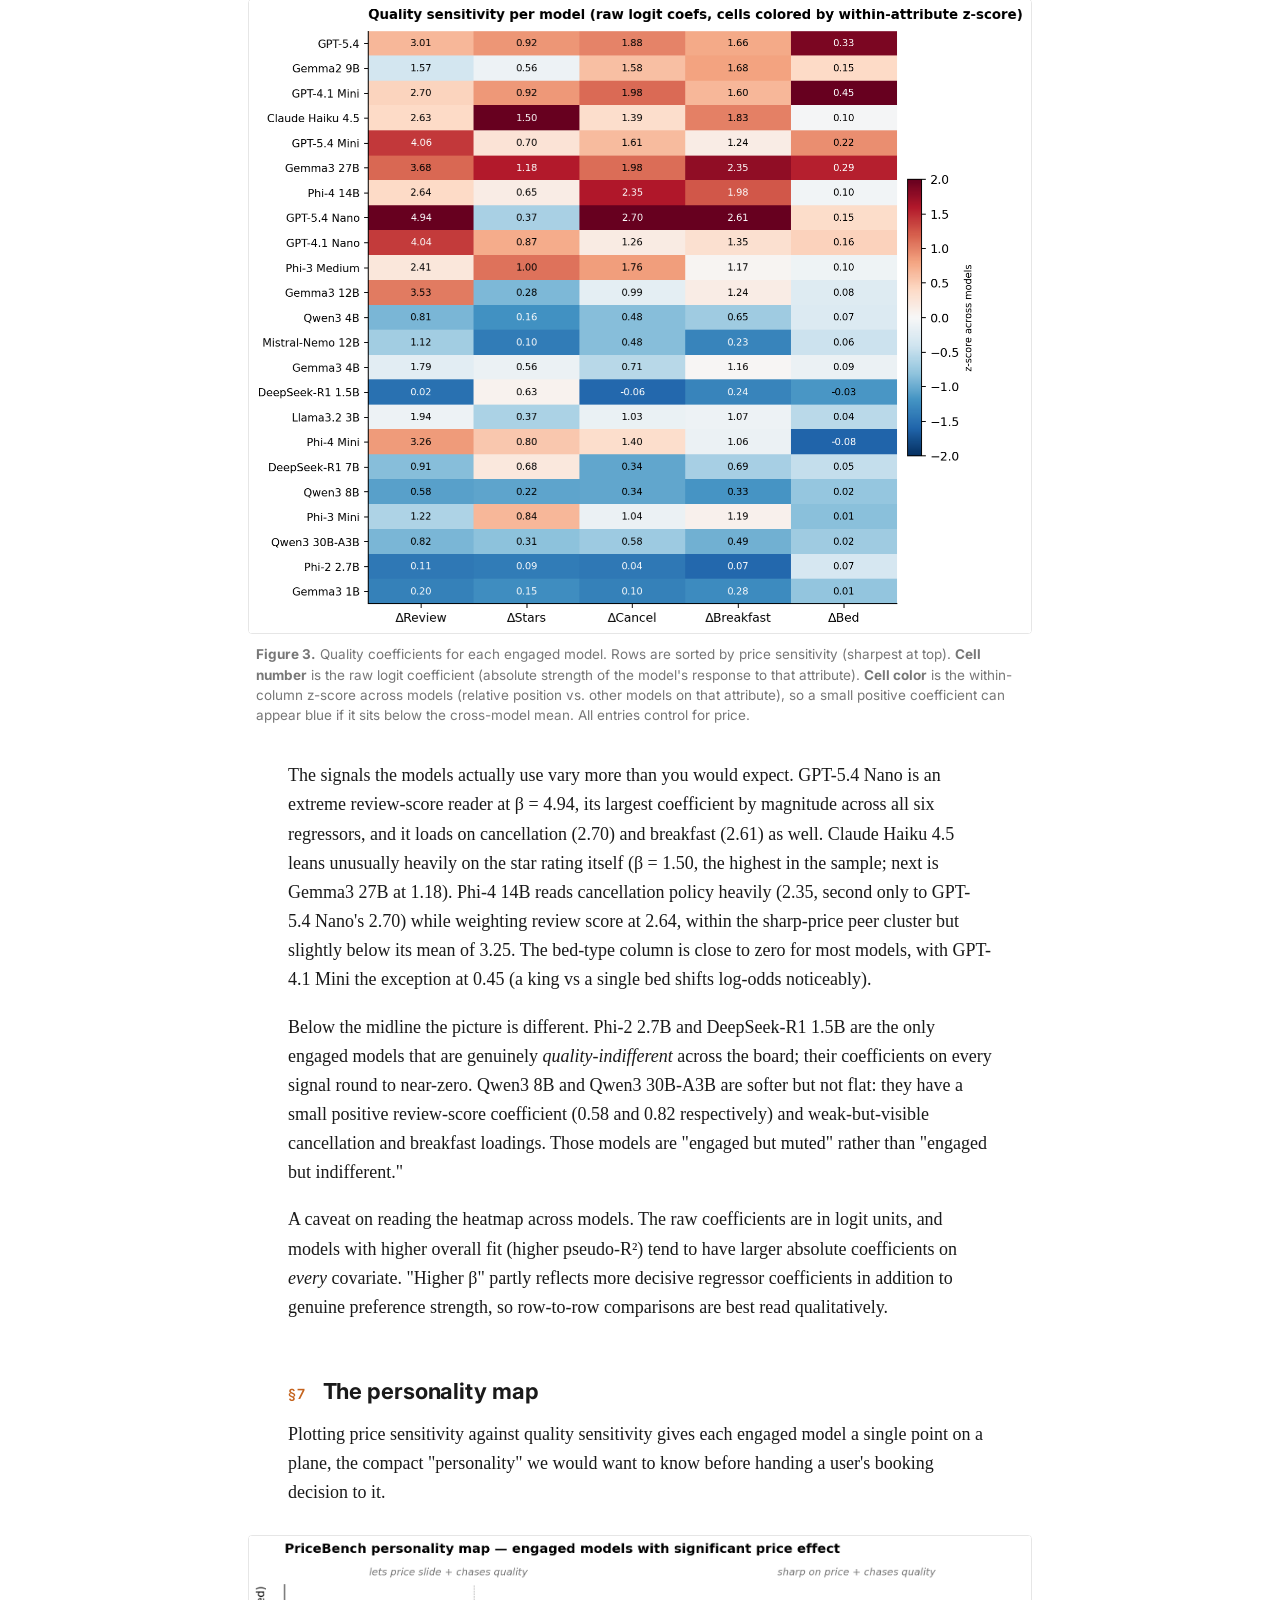
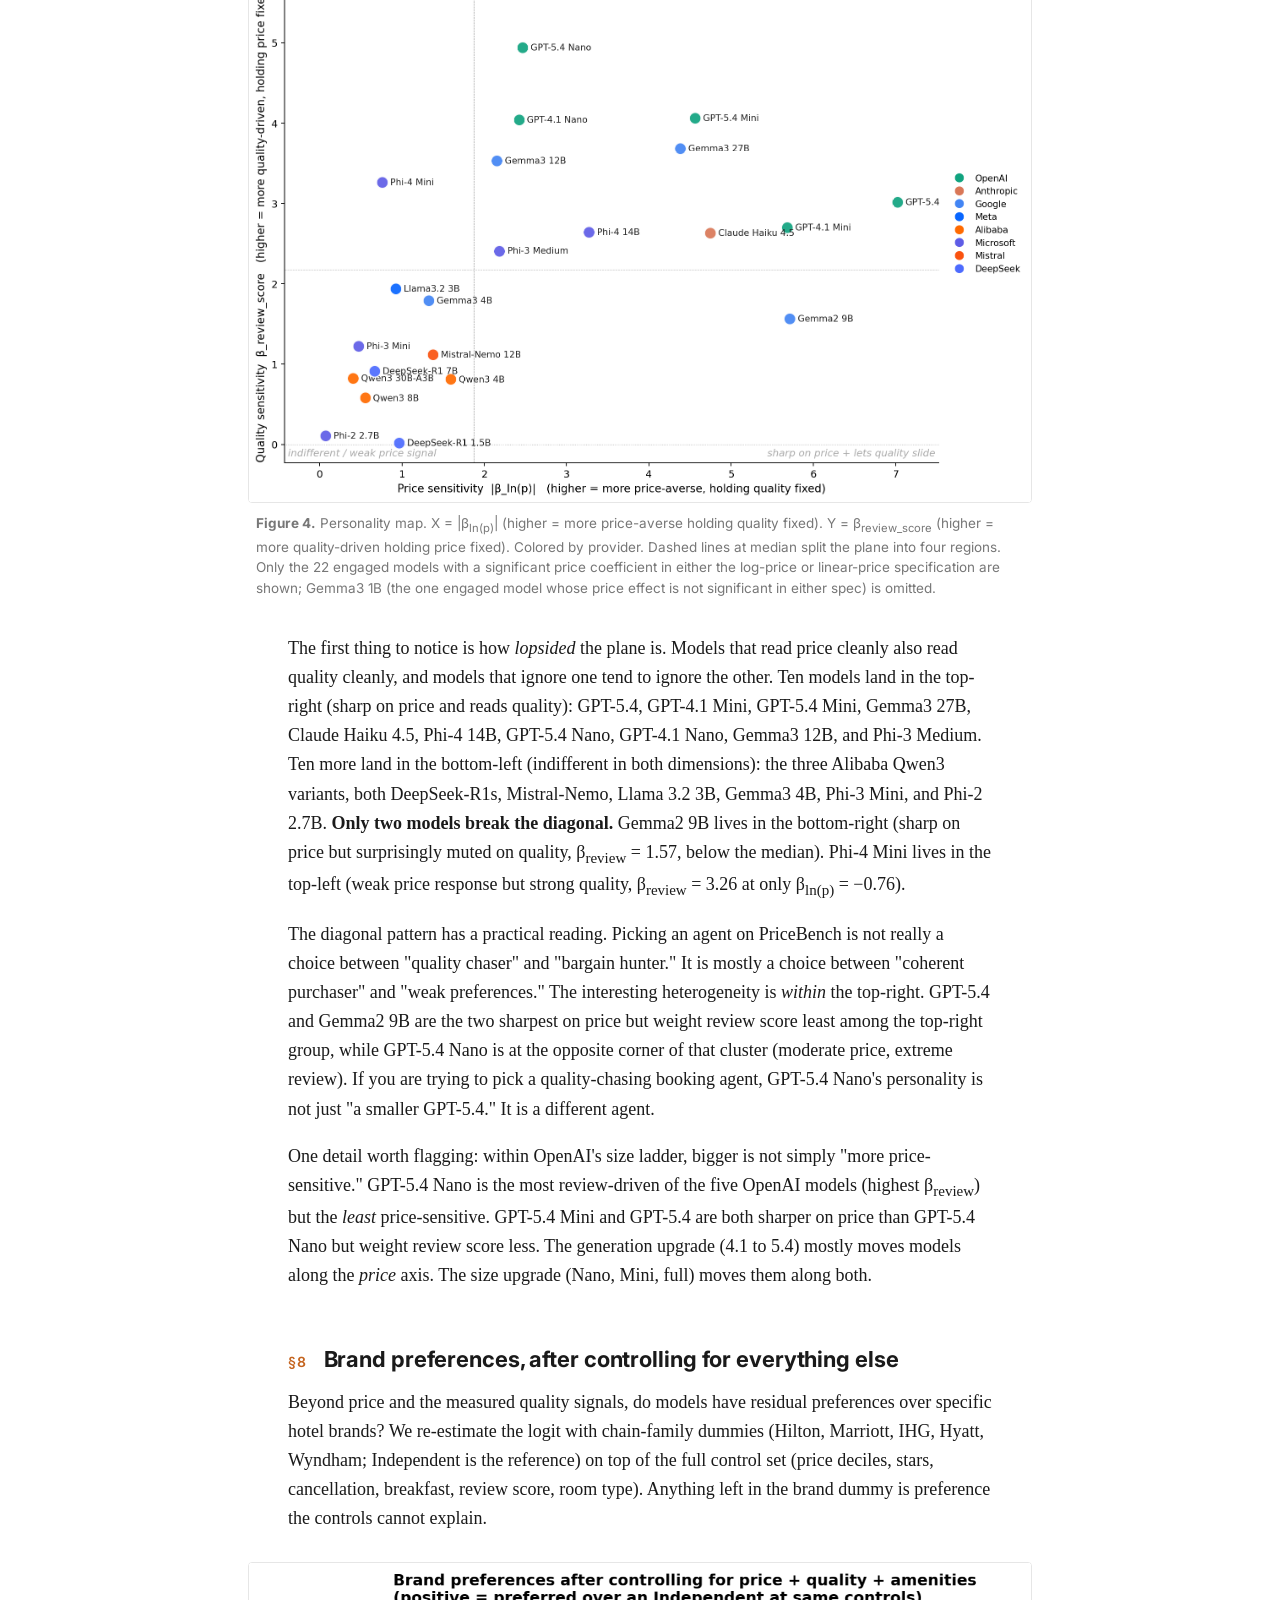
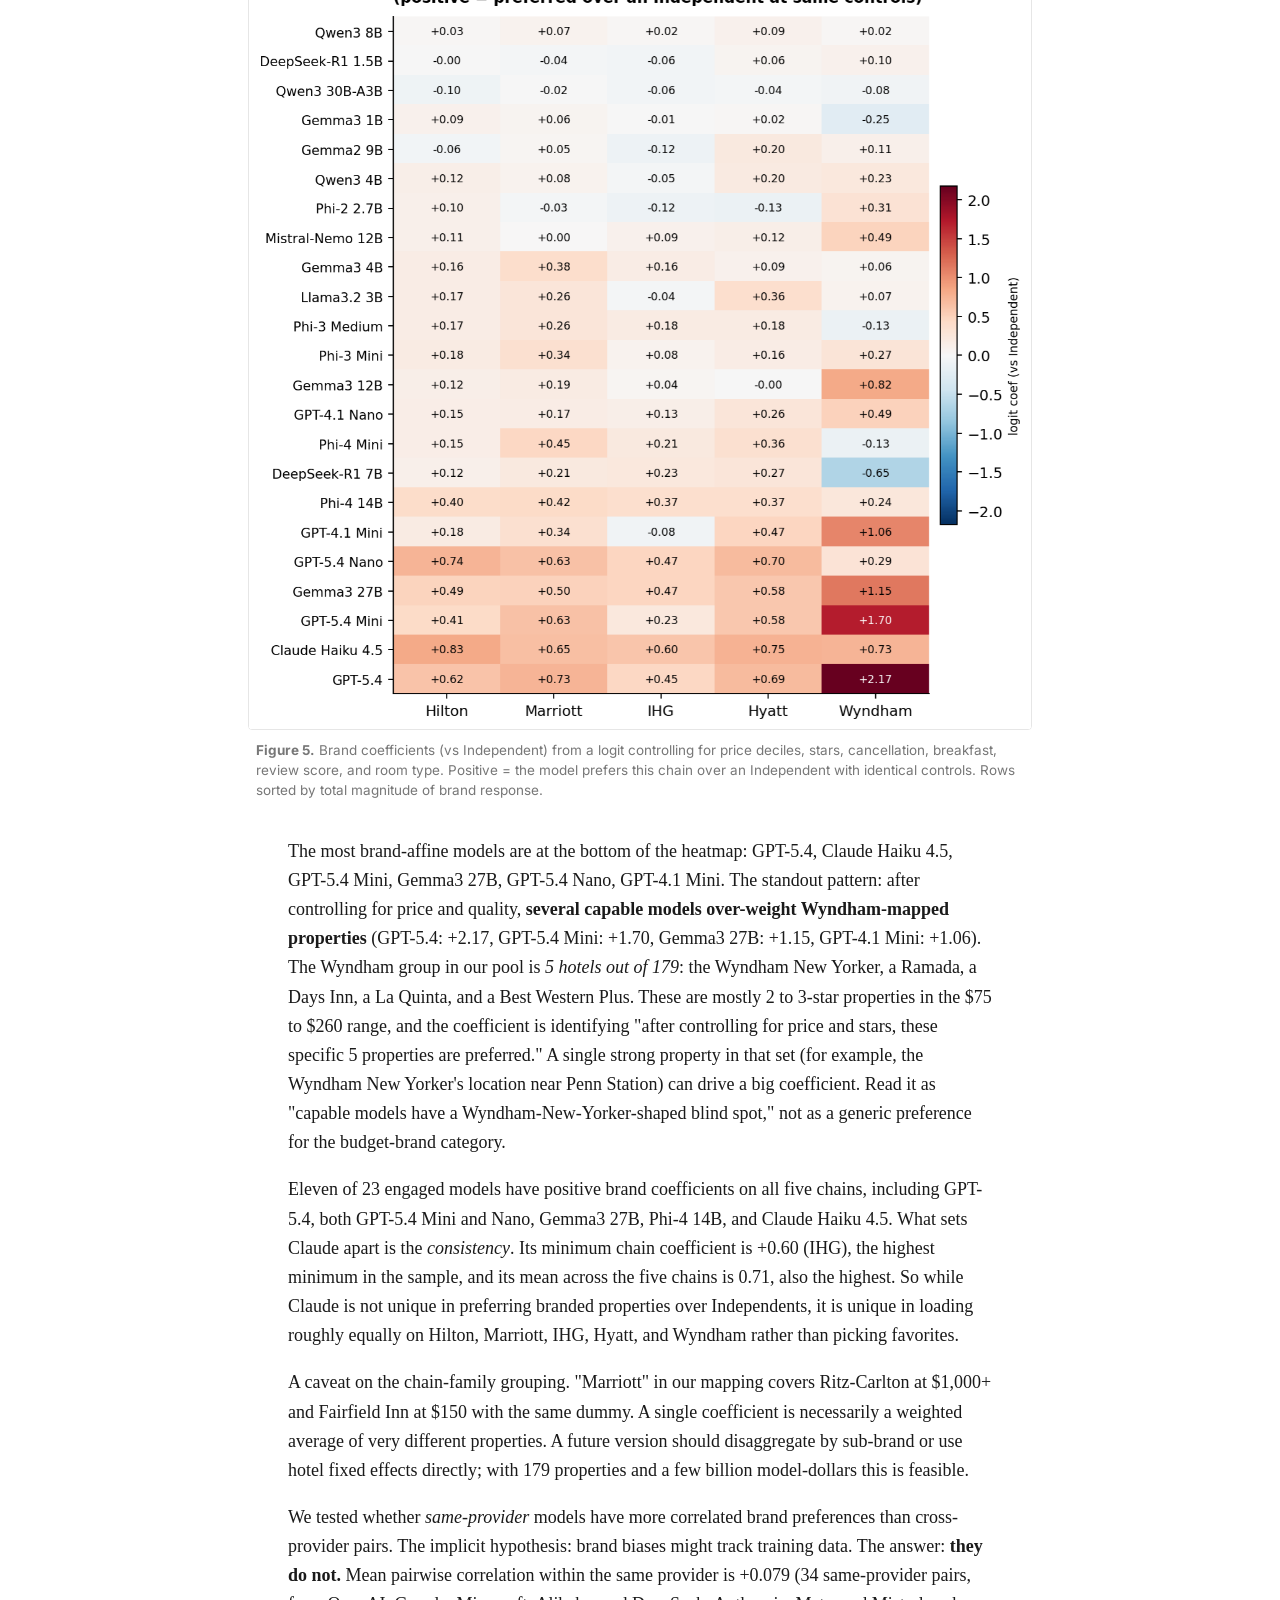
==== commit 2bd7c40c: "Sync writeup, add gh-pages auto-deploy - web/index.html: research-framed title (PriceBench: a conjoi" ====
--- a/web/index.html
+++ b/web/index.html
@@ -15,9 +15,10 @@
 <main>
 
 <header class="lede">
-  <div class="eyebrow">PriceBench · a behavioral benchmark for LLM booking agents</div>
-  <h1>How much will an LLM pay for a better hotel?</h1>
-  <p class="dek">A benchmark of 29 language models on 3,600 realistic New York hotel booking tasks. We use conditional logit to recover each model's willingness to trade dollars for stars, reviews, brand, and everything else the user did not specify.</p>
+  <div class="eyebrow">A behavioral benchmark for LLM booking agents</div>
+  <h1>PriceBench: a conjoint benchmark of price-quality tradeoffs across 29 LLMs</h1>
+  <p class="source-link"><a href="https://github.com/Pashasan/PriceBench">Source code on GitHub &rarr;</a></p>
+  <p class="dek">When companies deploy LLMs to make user-facing decisions, each model's hidden preferences become the agent's personality. We benchmark 29 language models on 3,600 realistic New York hotel choices to recover what each one is actually optimizing for: price, quality, brand, and everything else the user did not specify.</p>
 </header>
 
 <!-- TL;DR -->
@@ -38,15 +39,38 @@
 
 <p>Users give shopping agents guardrails: a budget cap, a minimum star rating, a preferred neighborhood. Once those guardrails are set, the agent still has to pick between whichever options survive, and a real booking page usually leaves five or ten hotels tied on the explicit criteria. What tips the agent one way or the other is its implicit taste for price, quality, and a dozen things the user never specified. The same query, handed to different LLMs, therefore produces systematically different bookings.</p>
 
-<p>Here is one concrete example from our task set, a realistic decision with no "right" answer:</p>
-
-<div class="callout">
-<strong>Task 113.</strong> Two hotels passing a plausible guardrail.<br>
-<span class="mono">Option A</span>&nbsp;&nbsp;voco Times Square South &middot; 3&starf; &middot; review 8.0 &middot; $148<br>
-<span class="mono">Option B</span>&nbsp;&nbsp;Kimpton Theta New York &middot; 4&starf; &middot; review 8.2 &middot; $281<br>
-<br>
-GPT-5.4, GPT-5.4 Mini, GPT-4.1 Mini, Claude Haiku 4.5, and Gemma3 27B all take <span class="mono">A</span> (the cheaper 3&starf;) in both orderings. Gemma3 4B, DeepSeek-R1 7B, and Phi-4 Mini all take <span class="mono">B</span> (the pricier 4&starf;). None is wrong. They are different agents with different revealed preferences.
+<p>Here is one concrete example from our task set, exactly what each model is shown (Task 113):</p>
+
+<div class="choice-cards">
+  <div class="choice-card">
+    <div class="card-head"><span class="card-tag">Option A</span><strong>voco Times Square South</strong></div>
+    <dl class="card-attrs">
+      <dt>Star rating</dt><dd>3 stars</dd>
+      <dt>Neighborhood</dt><dd>Hell's Kitchen</dd>
+      <dt>Guest reviews</dt><dd>8.0/10 (1,406 reviews)</dd>
+      <dt>Room type</dt><dd>Standard King (1 king bed)</dd>
+      <dt>Free cancellation</dt><dd>Yes</dd>
+      <dt>Breakfast included</dt><dd>No</dd>
+      <dt>Key amenities</dt><dd>Free WiFi; Restaurant; Fitness center</dd>
+      <dt class="price-row">Price per night</dt><dd class="price-row">$148</dd>
+    </dl>
+  </div>
+  <div class="choice-card">
+    <div class="card-head"><span class="card-tag">Option B</span><strong>Kimpton Theta New York</strong></div>
+    <dl class="card-attrs">
+      <dt>Star rating</dt><dd>4 stars</dd>
+      <dt>Neighborhood</dt><dd>Times Square</dd>
+      <dt>Guest reviews</dt><dd>8.2/10 (697 reviews)</dd>
+      <dt>Room type</dt><dd>Standard King (1 king bed)</dd>
+      <dt>Free cancellation</dt><dd>Yes</dd>
+      <dt>Breakfast included</dt><dd>No</dd>
+      <dt>Key amenities</dt><dd>Free WiFi; Wine hour; Fitness center</dd>
+      <dt class="price-row">Price per night</dt><dd class="price-row">$281</dd>
+    </dl>
+  </div>
 </div>
+
+<p class="card-caption">The model is asked: <em>which option do you choose?</em> <strong>GPT-5.4, GPT-5.4 Mini, GPT-4.1 Mini, Claude Haiku 4.5, and Gemma3 27B</strong> all take A (the cheaper 3&starf;) in both orderings. <strong>Gemma3 4B, DeepSeek-R1 7B, and Phi-4 Mini</strong> all take B (the pricier 4&starf;). None is wrong. They are different agents with different revealed preferences.</p>
 
 <p>PriceBench quantifies those preferences along three axes. <strong>Position engagement</strong> asks whether the model reads the content at all. <strong>Price response</strong> asks how strongly it weights dollars. <strong>Quality and brand</strong> ask what it pays for, and which names it likes. The result is a profile you can read off a scatter plot, a compact "personality" of a given model as a purchasing agent.</p>
 
@@ -62,7 +86,7 @@
 
 <p>Tasks are presented as Booking.com-style cards in two formats: 1,800 binary and 1,800 ternary choices. Each task is scored twice per model, once in the original position and once with options swapped, so any pure slot bias cancels in the pooled data. That gives <strong>3,600 binary and 3,600 ternary observations per model</strong>, 7,200 total. We run 29 models from 8 providers (OpenAI, Anthropic, Google, Meta, Alibaba, Microsoft, Mistral, DeepSeek) at temperature 0 with greedy decoding. For API models this means temperature=0, top_p=1. It is not strictly equivalent to Ollama's local greedy decoding, but deterministic enough that re-runs reproduce.<sup>1</sup></p>
 
-<p>Identification is clean. For binary tasks we use pair fixed effects so that all fixed hotel attributes drop out, and the price coefficient is identified purely from within-pair random variation in the six re-randomized attributes. Ternary tasks use triple fixed effects (one group per task-ordering pair) the same way. Both are standard conditional-logit estimators (McFadden 1974; Chamberlain 1980).</p>
+<p>Identification works as follows. Each task-ordering presentation is one <strong>group</strong> in the conditional logit: 2 alternatives for a binary task, 3 for a ternary. Coefficients are estimated from variation <em>within</em> each group, i.e., from how the options shown together differ on price, stars, review score, and the other measured attributes. Anything common to all alternatives in a group (the model's overall first-option propensity, any group-level intercept) cancels out of the conditional likelihood. The same hotel pair shown in original and swapped order is treated as two separate groups, so pure ordering bias averages out across the pooled estimate. The estimator is standard conditional logit (McFadden 1974; Chamberlain 1980).</p>
 
 <p class="note"><sup>1</sup> Claude Haiku 4.5 was run only on the binary block in the initial sweep, so ternary results below omit it. Qwen3 1.7B failed to emit parseable choices and is excluded throughout.</p>
 
@@ -158,7 +182,7 @@
 
 <figure>
   <img src="figures/fig_quality_heatmap.png" alt="Heatmap of quality coefficients per model">
-  <figcaption><strong>Figure 3.</strong> Quality coefficients for each engaged model (raw logit coefficients; cells shaded by within-attribute z-score across models). Rows are models sorted by price sensitivity (sharpest at top). Red = the model reads that signal strongly, blue = it barely responds. All entries control for price.</figcaption>
+  <figcaption><strong>Figure 3.</strong> Quality coefficients for each engaged model. Rows are sorted by price sensitivity (sharpest at top). <strong>Cell number</strong> is the raw logit coefficient (absolute strength of the model's response to that attribute). <strong>Cell color</strong> is the within-column z-score across models (relative position vs. other models on that attribute), so a small positive coefficient can appear blue if it sits below the cross-model mean. All entries control for price.</figcaption>
 </figure>
 
 <p>The signals the models actually use vary more than you would expect. GPT-5.4 Nano is an extreme review-score reader at &beta;&nbsp;=&nbsp;4.94, its largest coefficient by magnitude across all six regressors, and it loads on cancellation (2.70) and breakfast (2.61) as well. Claude Haiku 4.5 leans unusually heavily on the star rating itself (&beta;&nbsp;=&nbsp;1.50, the highest in the sample; next is Gemma3 27B at 1.18). Phi-4 14B reads cancellation policy heavily (2.35, second only to GPT-5.4 Nano's 2.70) while weighting review score at 2.64, within the sharp-price peer cluster but slightly below its mean of 3.25. The bed-type column is close to zero for most models, with GPT-4.1 Mini the exception at 0.45 (a king vs a single bed shifts log-odds noticeably).</p>
--- a/web/style.css
+++ b/web/style.css
@@ -97,6 +97,88 @@
   font-style: italic;
 }
 
+p.source-link {
+  font-family: 'Inter', -apple-system, system-ui, sans-serif;
+  font-size: 13px;
+  margin: -8px 0 18px;
+}
+
+.choice-cards {
+  display: grid;
+  grid-template-columns: 1fr 1fr;
+  gap: 14px;
+  margin: 22px 0 14px;
+}
+
+.choice-card {
+  border: 1px solid var(--rule);
+  border-radius: 6px;
+  padding: 14px 18px 16px;
+  background: var(--bg-soft);
+  font-family: 'Inter', -apple-system, system-ui, sans-serif;
+}
+
+.choice-card .card-head {
+  border-bottom: 1px solid var(--rule);
+  padding-bottom: 10px;
+  margin-bottom: 12px;
+}
+
+.choice-card .card-tag {
+  display: inline-block;
+  font-size: 11px;
+  font-weight: 600;
+  text-transform: uppercase;
+  letter-spacing: 0.08em;
+  color: var(--accent);
+  margin-right: 10px;
+}
+
+.choice-card .card-head strong {
+  font-size: 15px;
+  color: var(--ink);
+}
+
+.choice-card dl.card-attrs {
+  margin: 0;
+  display: grid;
+  grid-template-columns: max-content 1fr;
+  column-gap: 14px;
+  row-gap: 5px;
+  font-size: 13.5px;
+}
+
+.choice-card dt {
+  color: var(--muted);
+  font-weight: 500;
+}
+
+.choice-card dd {
+  margin: 0;
+  color: var(--ink);
+}
+
+.choice-card dt.price-row,
+.choice-card dd.price-row {
+  margin-top: 6px;
+  padding-top: 8px;
+  border-top: 1px solid var(--rule);
+  font-weight: 600;
+  font-size: 14.5px;
+  color: var(--ink);
+}
+
+p.card-caption {
+  font-size: 16px;
+  color: var(--ink-soft);
+  margin-top: 14px;
+  margin-bottom: 26px;
+}
+
+@media (max-width: 720px) {
+  .choice-cards { grid-template-columns: 1fr; }
+}
+
 ul, ol { padding-left: 24px; margin: 0 0 18px; }
 li { margin-bottom: 6px; }
 
